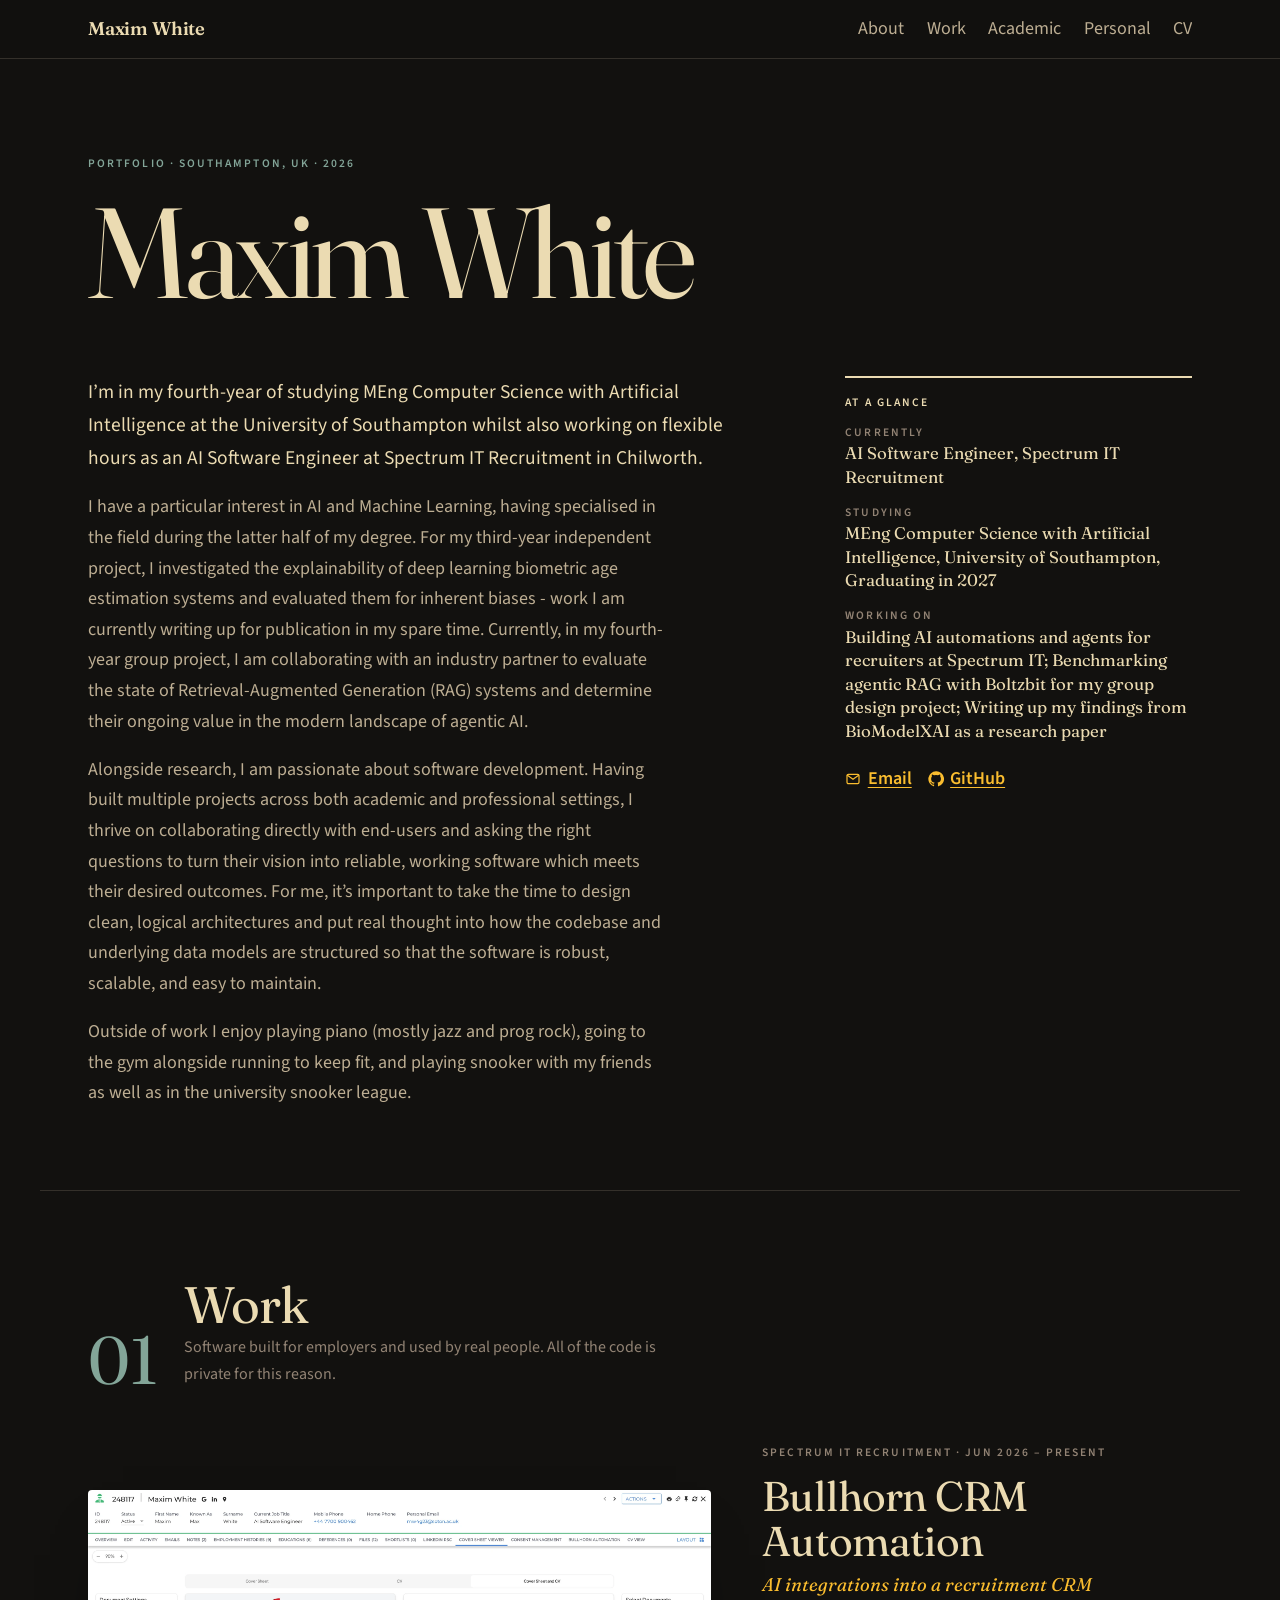
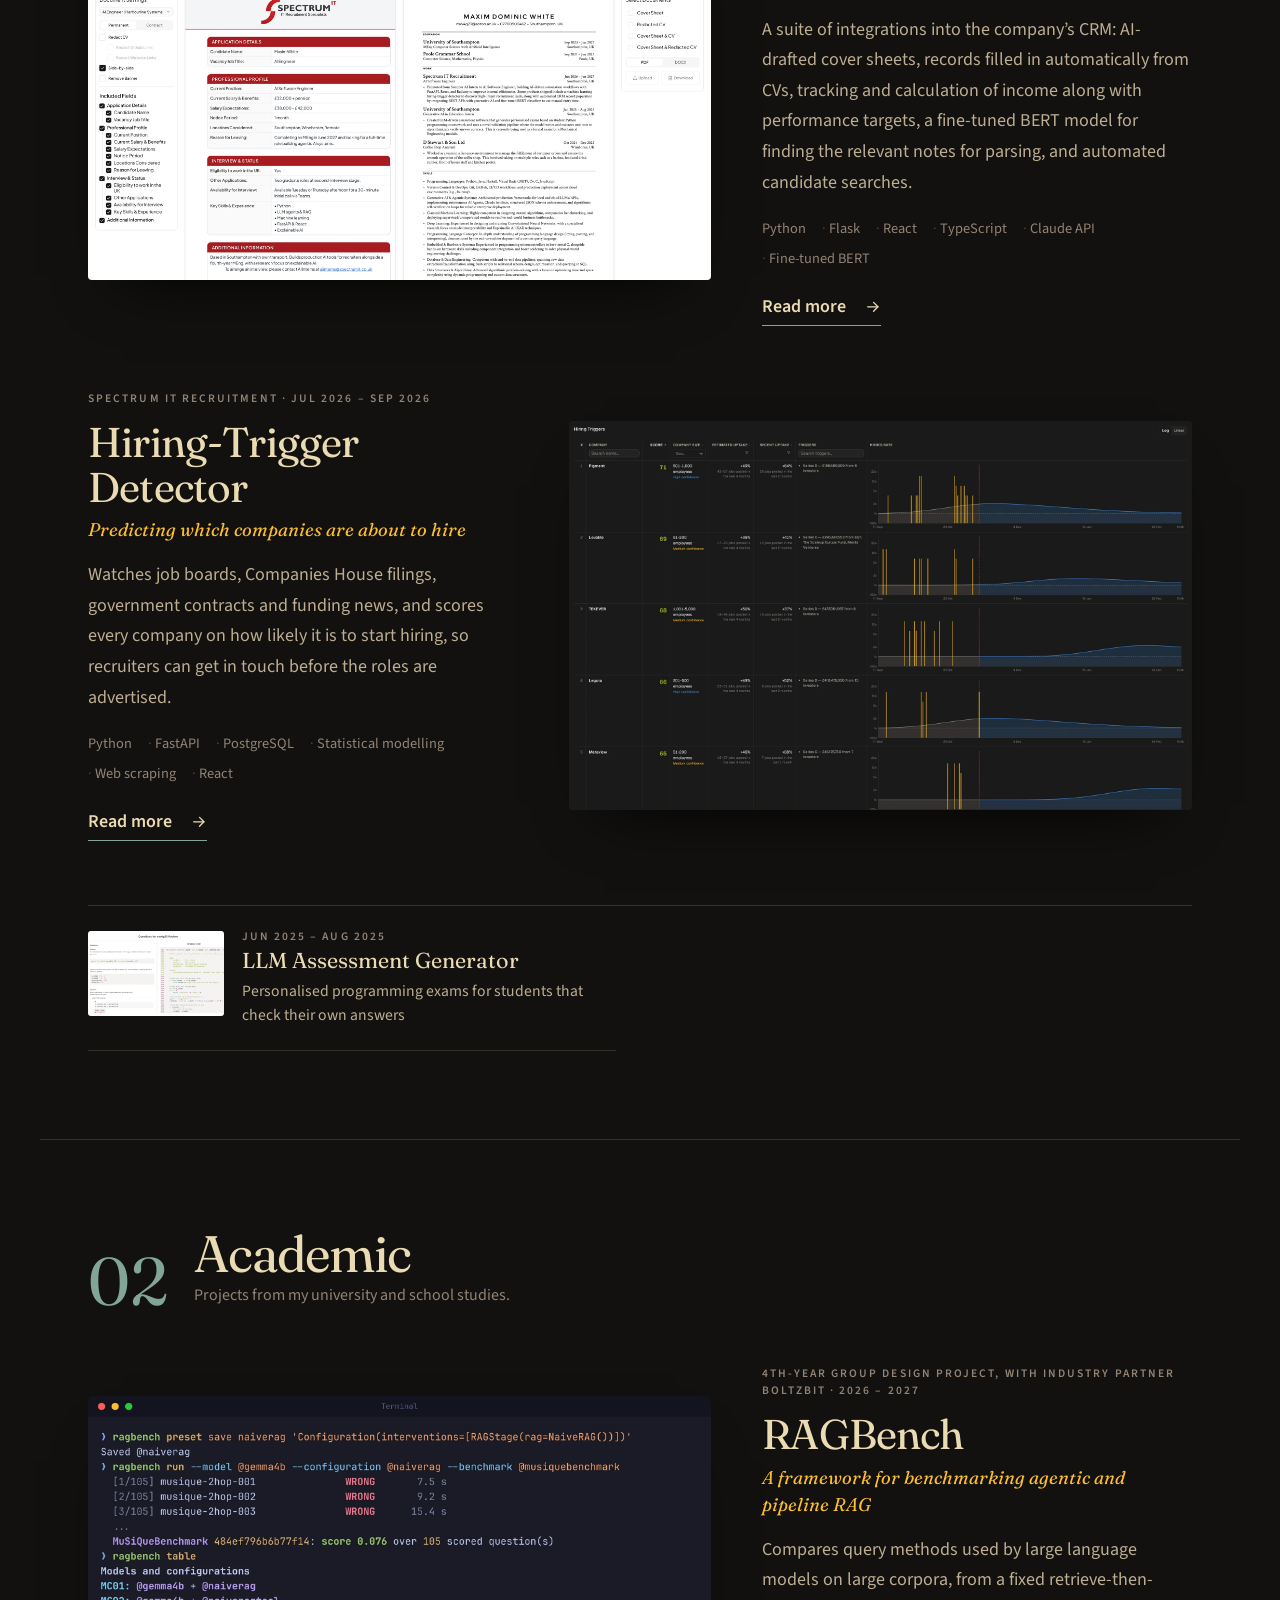
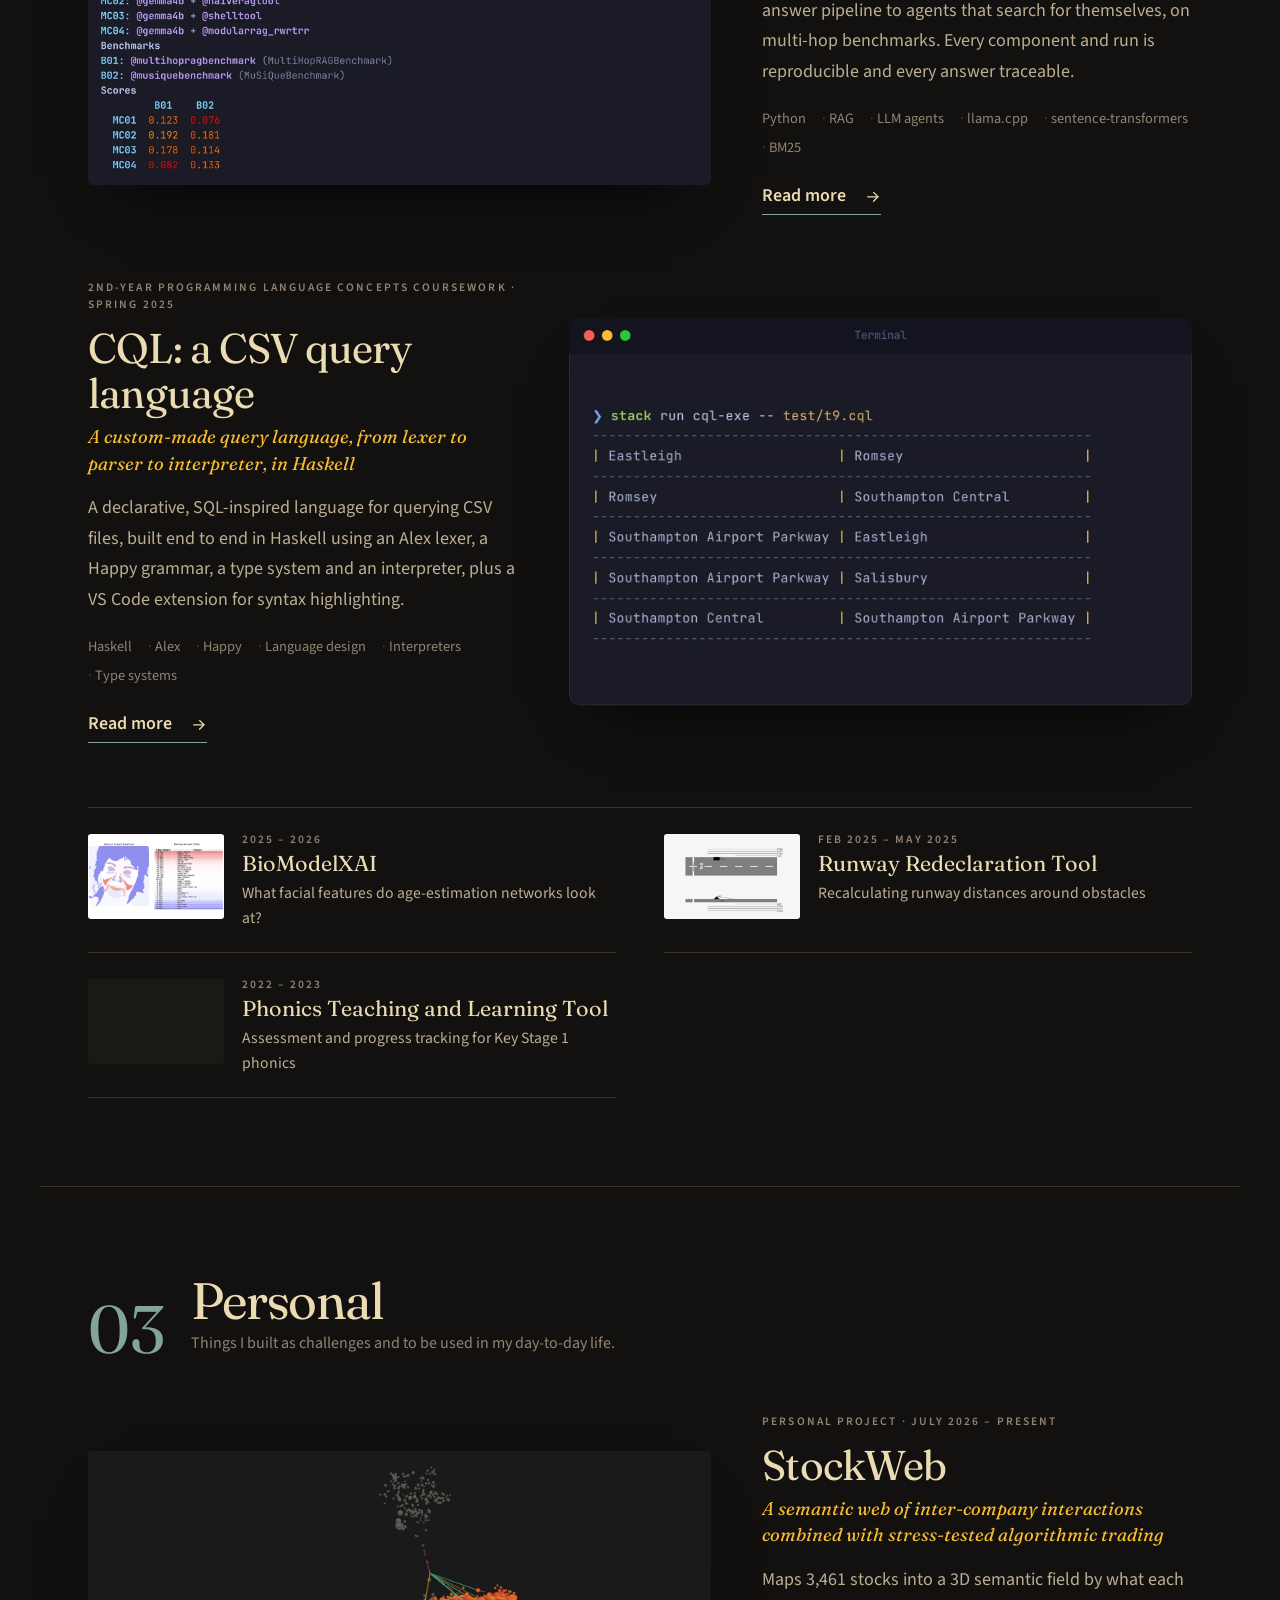
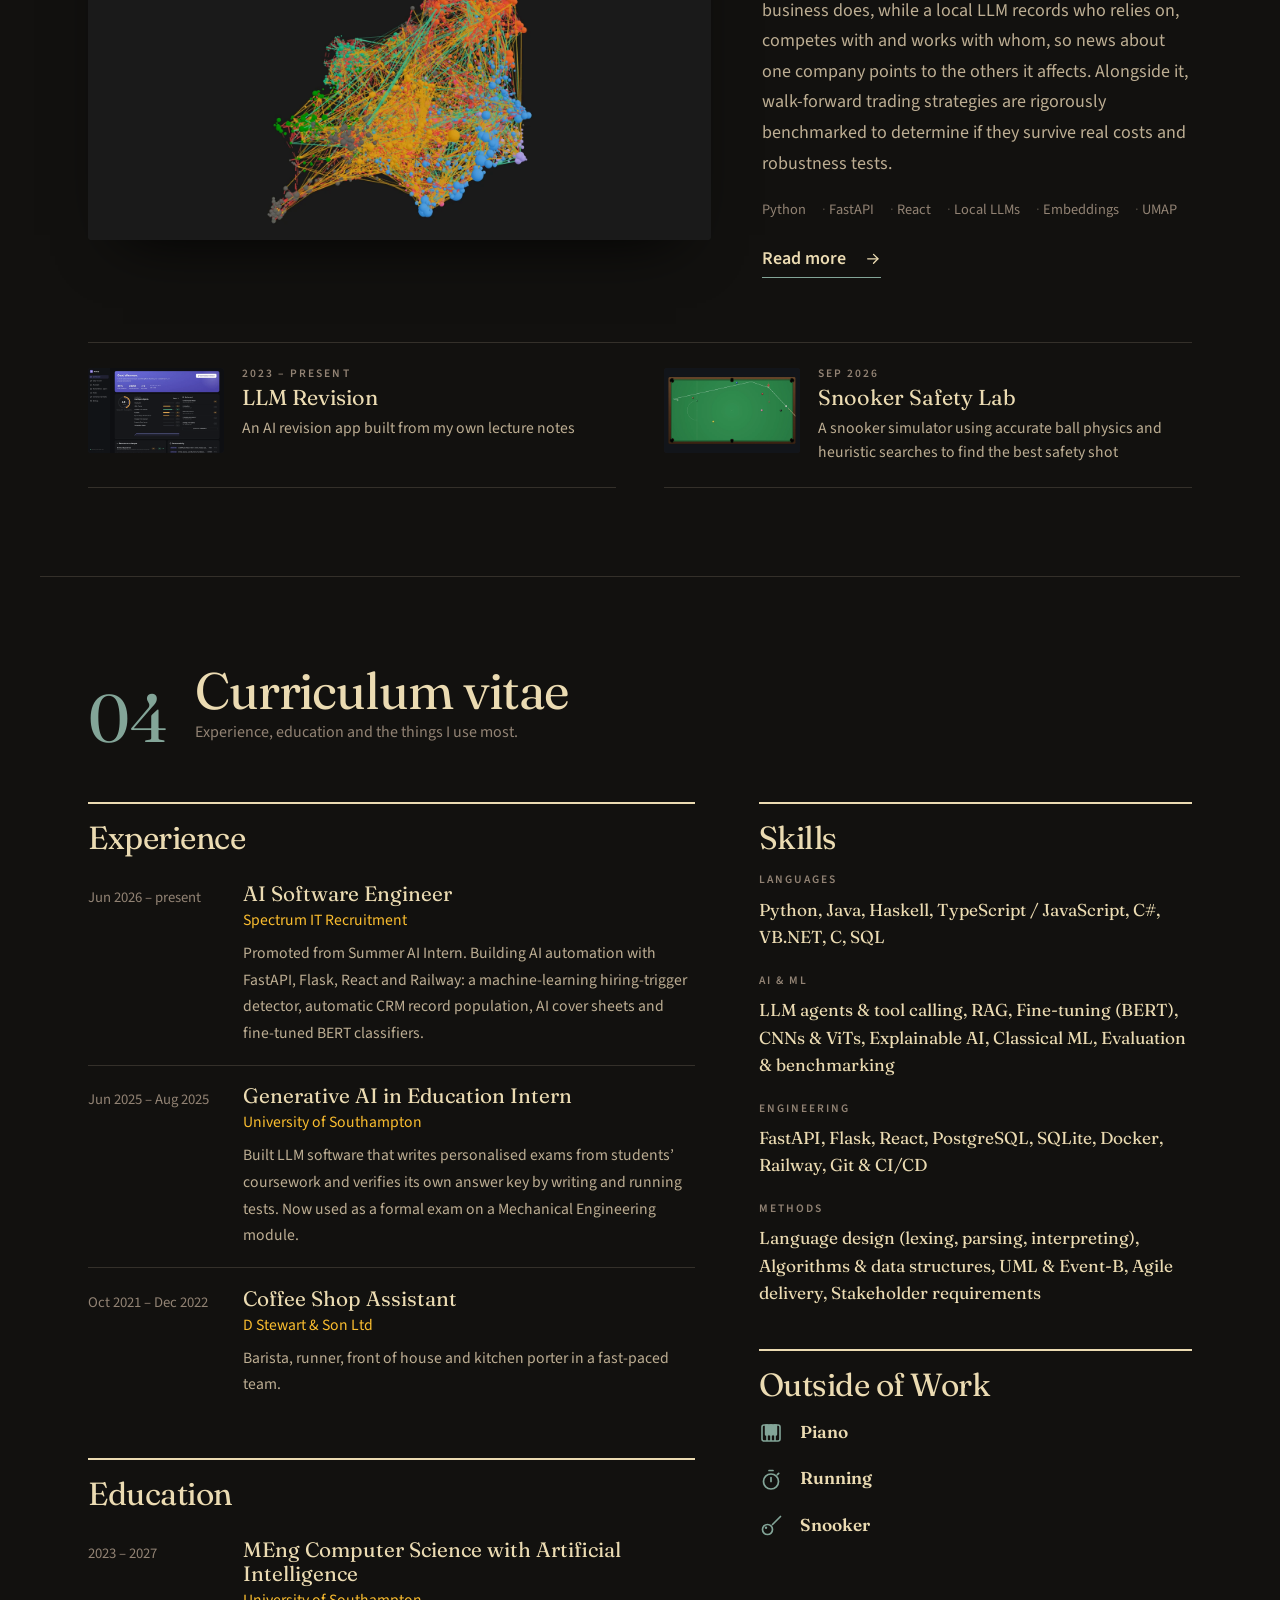
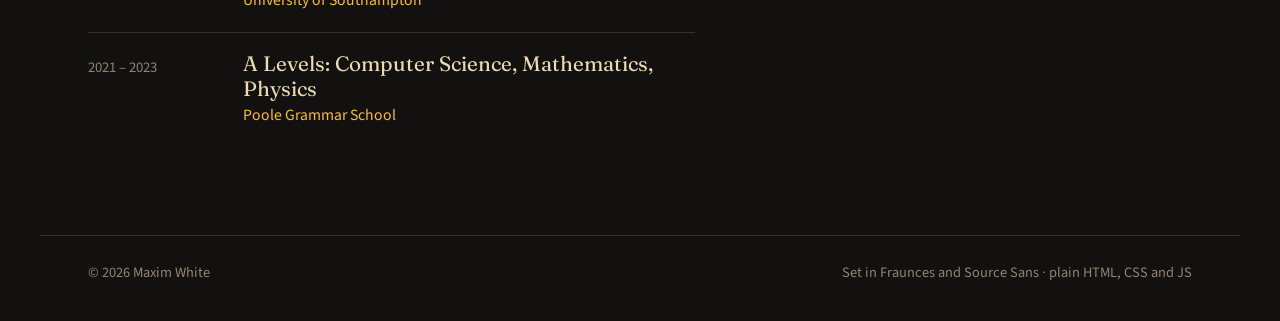
==== docs/b5nbkK8d/index.html @ c75822b3 "Initial portfolio webpage files" ====
<!doctype html>
<!--
  Generated by build.py from content.md and presets.yaml. Don't edit the generated pages: change content.md
  (text and images) or this template (page structure), then run `python build.py`.
-->
<html lang="en-GB" class="no-js" data-palette="gruvbox">
<head>
<meta charset="utf-8">
<meta name="viewport" content="width=device-width, initial-scale=1, viewport-fit=cover">
<title>Maxim White · Portfolio</title>
<meta name="description" content="Portfolio of Maxim White, AI Software Engineer.">
<meta name="robots" content="noindex, nofollow">
<meta name="referrer" content="strict-origin-when-cross-origin">
<meta name="theme-color" content="#12110f">
<script>
  (function () {
    var d = document.documentElement, ids = "gold-blue,blue-gold,lemon-cobalt,sand-slate,gruvbox,terracotta".split(",");
    d.className = d.className.replace("no-js", "js");
    if (false) {
      try { var p = localStorage.getItem("pf-palette"); if (p && ids.indexOf(p) > -1) d.setAttribute("data-palette", p); } catch (e) {}
    }
  })();
</script>
<link rel="preconnect" href="https://fonts.googleapis.com">
<link rel="preconnect" href="https://fonts.gstatic.com" crossorigin>
<link href="https://fonts.googleapis.com/css2?family=Fraunces:ital,opsz,wght@0,9..144,400;0,9..144,600;1,9..144,400&family=Source+Sans+3:wght@400;600&display=swap" rel="stylesheet">
<link rel="stylesheet" href="assets/css/site.css?v=a405401b">
<style>
:root[data-palette="gold-blue"]{--accent:#e6b43c;--accent2:#86b2e8}
:root[data-palette="blue-gold"]{--accent:#74a7ec;--accent2:#ecc55f}
:root[data-palette="lemon-cobalt"]{--accent:#f2d04b;--accent2:#5d9bff}
:root[data-palette="sand-slate"]{--accent:#d8b26a;--accent2:#9ab4cc}
:root[data-palette="gruvbox"]{--accent:#83a598;--accent2:#fabd2f;--text:#ebdbb2;--text2:#bdae93;--muted:#928374}
:root[data-palette="terracotta"]{--accent:#e0855a;--accent2:#e9b872}
</style>
</head>
<body>
<a class="skip" href="#main">Skip to content</a>
<header class="mast">
  <div class="wrap">
    <a class="title" href="#about">Maxim White</a>
    <nav aria-label="Sections"><a href="#about">About</a><a href="#work">Work</a><a href="#academic">Academic</a><a href="#personal">Personal</a><a href="#cv">CV</a></nav>
  </div>
</header>

<main id="main">

<section class="cover wrap" id="about">
  <p class="kicker sc" data-reveal>Portfolio · Southampton, UK · 2026</p>
  <h1 data-reveal>Maxim White</h1>
  <div class="cover-grid">
    <div class="intro" data-reveal><p>I&rsquo;m in my fourth-year of studying MEng Computer Science with Artificial Intelligence at the University of Southampton whilst also working on flexible hours as an AI Software Engineer at Spectrum IT Recruitment in Chilworth.</p>
<p>I have a particular interest in AI and Machine Learning, having specialised in the field during the latter half of my degree. For my third-year independent project, I investigated the explainability of deep learning biometric age estimation systems and evaluated them for inherent biases - work I am currently writing up for publication in my spare time. Currently, in my fourth-year group project, I am collaborating with an industry partner to evaluate the state of Retrieval-Augmented Generation (RAG) systems and determine their ongoing value in the modern landscape of agentic AI.</p>
<p>Alongside research, I am passionate about software development. Having built multiple projects across both academic and professional settings, I thrive on collaborating directly with end-users and asking the right questions to turn their vision into reliable, working software which meets their desired outcomes. For me, it’s important to take the time to design clean, logical architectures and put real thought into how the codebase and underlying data models are structured so that the software is robust, scalable, and easy to maintain.</p>
<p>Outside of work I enjoy playing piano (mostly jazz and prog rock), going to the gym alongside running to keep fit, and playing snooker with my friends as well as in the university snooker league.</p></div>
    <aside class="glance" data-reveal>
      <h2 class="sc">At a glance</h2>
      <dl><div><dt class="sc">Currently</dt><dd>AI Software Engineer, Spectrum IT Recruitment</dd></div><div><dt class="sc">Studying</dt><dd>MEng Computer Science with Artificial Intelligence, University of Southampton, Graduating in 2027</dd></div><div><dt class="sc">Working on</dt><dd>Building AI automations and agents for recruiters at Spectrum IT; Benchmarking agentic RAG with Boltzbit for my group design project; Writing up my findings from BioModelXAI as a research paper</dd></div></dl>
      <div class="links"><a href="mailto:mdwhite4605@gmail.com"><svg viewBox="0 0 24 24" aria-hidden="true" fill="none" stroke="currentColor" stroke-width="1.8" stroke-linecap="round" stroke-linejoin="round"><rect x="3" y="5" width="18" height="14" rx="2"/><path d="m3.5 6.5 8.5 6 8.5-6"/></svg>Email</a><a href="https://github.com/Redumm" target="_blank" rel="noopener"><svg viewBox="0 0 24 24" aria-hidden="true"><path fill="currentColor" d="M12 .5a11.5 11.5 0 0 0-3.64 22.41c.58.1.79-.25.79-.56v-2c-3.2.7-3.88-1.37-3.88-1.37-.53-1.33-1.28-1.69-1.28-1.69-1.05-.71.08-.7.08-.7 1.16.08 1.77 1.19 1.77 1.19 1.03 1.77 2.71 1.26 3.37.96.1-.75.4-1.26.73-1.55-2.55-.29-5.24-1.28-5.24-5.69 0-1.26.45-2.28 1.19-3.09-.12-.29-.52-1.46.11-3.05 0 0 .97-.31 3.17 1.18a11 11 0 0 1 5.77 0c2.2-1.49 3.17-1.18 3.17-1.18.63 1.59.23 2.76.11 3.05.74.81 1.19 1.83 1.19 3.09 0 4.42-2.7 5.39-5.26 5.68.41.36.78 1.06.78 2.14v3.17c0 .31.21.67.8.56A11.5 11.5 0 0 0 12 .5Z"/></svg>GitHub</a></div>
    </aside>
  </div>
</section>

<section class="chapter wrap" id="work">
  <div class="chapter-head" data-reveal><span class="num">01</span><h2>Work</h2><div class="blurb"><p>Software built for employers and used by real people. All of the code is private for this reason.</p></div></div>
  
<div class="feature" data-reveal>
  <button class="f-img" type="button" data-open="bullhorn" aria-label="Read more about Bullhorn CRM Automation"><img src="assets/projects/bullhorn/cover-sheet-generator.webp" alt="" loading="lazy" decoding="async"></button>
  <div class="f-text">
    <p class="meta sc">Spectrum IT Recruitment · Jun 2026 – present</p>
    <h3>Bullhorn CRM Automation</h3>
    <p class="sub">AI integrations into a recruitment CRM</p>
    <div class="sum"><p>A suite of integrations into the company&rsquo;s CRM: AI-drafted cover sheets, records filled in automatically from CVs, tracking and calculation of income along with performance targets, a fine-tuned BERT model for finding the relevant notes for parsing, and automated candidate searches.</p></div>
    <ul class="tags"><li>Python</li><li>Flask</li><li>React</li><li>TypeScript</li><li>Claude API</li><li>Fine-tuned BERT</li></ul>
    <button class="read" type="button" data-open="bullhorn">Read more<span class="sr"> about Bullhorn CRM Automation</span> <svg viewBox="0 0 24 24" aria-hidden="true" fill="none" stroke="currentColor" stroke-width="1.8" stroke-linecap="round" stroke-linejoin="round"><path d="M5 12h14"/><path d="m13 6 6 6-6 6"/></svg></button>
  </div>
</div>
<div class="feature flip" data-reveal>
  <button class="f-img" type="button" data-open="hiring-triggers" aria-label="Read more about Hiring-Trigger Detector"><img src="assets/projects/hiring-triggers/cover.webp" alt="" loading="lazy" decoding="async"></button>
  <div class="f-text">
    <p class="meta sc">Spectrum IT Recruitment · Jul 2026 – Sep 2026</p>
    <h3>Hiring-Trigger Detector</h3>
    <p class="sub">Predicting which companies are about to hire</p>
    <div class="sum"><p>Watches job boards, Companies House filings, government contracts and funding news, and scores every company on how likely it is to start hiring, so recruiters can get in touch before the roles are advertised.</p></div>
    <ul class="tags"><li>Python</li><li>FastAPI</li><li>PostgreSQL</li><li>Statistical modelling</li><li>Web scraping</li><li>React</li></ul>
    <button class="read" type="button" data-open="hiring-triggers">Read more<span class="sr"> about Hiring-Trigger Detector</span> <svg viewBox="0 0 24 24" aria-hidden="true" fill="none" stroke="currentColor" stroke-width="1.8" stroke-linecap="round" stroke-linejoin="round"><path d="M5 12h14"/><path d="m13 6 6 6-6 6"/></svg></button>
  </div>
</div><div class="index">
<button class="entry" type="button" data-open="assessment-generator" data-reveal>
  <span class="th"><img src="assets/projects/assessment-generator/cover.webp" alt="" loading="lazy" decoding="async"></span>
  <span><span class="meta sc">Jun 2025 – Aug 2025</span><span class="h4">LLM Assessment Generator</span><span class="p">Personalised programming exams for students that check their own answers</span></span>
</button></div>
</section>
<section class="chapter wrap" id="academic">
  <div class="chapter-head" data-reveal><span class="num">02</span><h2>Academic</h2><div class="blurb"><p>Projects from my university and school studies.</p></div></div>
  
<div class="feature" data-reveal>
  <button class="f-img" type="button" data-open="ragbench" aria-label="Read more about RAGBench"><img src="assets/projects/ragbench/cover.webp" alt="" loading="lazy" decoding="async"></button>
  <div class="f-text">
    <p class="meta sc">4th-year Group Design Project, with industry partner Boltzbit · 2026 – 2027</p>
    <h3>RAGBench</h3>
    <p class="sub">A framework for benchmarking agentic and pipeline RAG</p>
    <div class="sum"><p>Compares query methods used by large language models on large corpora, from a fixed retrieve-then-answer pipeline to agents that search for themselves, on multi-hop benchmarks. Every component and run is reproducible and every answer traceable.</p></div>
    <ul class="tags"><li>Python</li><li>RAG</li><li>LLM agents</li><li>llama.cpp</li><li>sentence-transformers</li><li>BM25</li></ul>
    <button class="read" type="button" data-open="ragbench">Read more<span class="sr"> about RAGBench</span> <svg viewBox="0 0 24 24" aria-hidden="true" fill="none" stroke="currentColor" stroke-width="1.8" stroke-linecap="round" stroke-linejoin="round"><path d="M5 12h14"/><path d="m13 6 6 6-6 6"/></svg></button>
  </div>
</div>
<div class="feature flip" data-reveal>
  <button class="f-img" type="button" data-open="cql" aria-label="Read more about CQL: a CSV query language"><img src="assets/projects/cql/cover.webp" alt="" loading="lazy" decoding="async"></button>
  <div class="f-text">
    <p class="meta sc">2nd-year Programming Language Concepts coursework · Spring 2025</p>
    <h3>CQL: a CSV query language</h3>
    <p class="sub">A custom-made query language, from lexer to parser to interpreter, in Haskell</p>
    <div class="sum"><p>A declarative, SQL-inspired language for querying CSV files, built end to end in Haskell using an Alex lexer, a Happy grammar, a type system and an interpreter, plus a VS Code extension for syntax highlighting.</p></div>
    <ul class="tags"><li>Haskell</li><li>Alex</li><li>Happy</li><li>Language design</li><li>Interpreters</li><li>Type systems</li></ul>
    <button class="read" type="button" data-open="cql">Read more<span class="sr"> about CQL: a CSV query language</span> <svg viewBox="0 0 24 24" aria-hidden="true" fill="none" stroke="currentColor" stroke-width="1.8" stroke-linecap="round" stroke-linejoin="round"><path d="M5 12h14"/><path d="m13 6 6 6-6 6"/></svg></button>
  </div>
</div><div class="index">
<button class="entry" type="button" data-open="biomodelxai" data-reveal>
  <span class="th"><img src="assets/projects/biomodelxai/cover.webp" alt="" loading="lazy" decoding="async"></span>
  <span><span class="meta sc">2025 – 2026</span><span class="h4">BioModelXAI</span><span class="p">What facial features do age-estimation networks look at?</span></span>
</button>
<button class="entry" type="button" data-open="runway" data-reveal>
  <span class="th"><img src="assets/projects/runway/cover.webp" alt="" loading="lazy" decoding="async"></span>
  <span><span class="meta sc">Feb 2025 – May 2025</span><span class="h4">Runway Redeclaration Tool</span><span class="p">Recalculating runway distances around obstacles</span></span>
</button>
<button class="entry" type="button" data-open="phonics" data-reveal>
  <span class="th"><img src="assets/projects/phonics/cover.webp" alt="" loading="lazy" decoding="async"></span>
  <span><span class="meta sc">2022 – 2023</span><span class="h4">Phonics Teaching and Learning Tool</span><span class="p">Assessment and progress tracking for Key Stage 1 phonics</span></span>
</button></div>
</section>
<section class="chapter wrap" id="personal">
  <div class="chapter-head" data-reveal><span class="num">03</span><h2>Personal</h2><div class="blurb"><p>Things I built as challenges and to be used in my day-to-day life.</p></div></div>
  
<div class="feature" data-reveal>
  <button class="f-img" type="button" data-open="stockweb" aria-label="Read more about StockWeb"><img src="assets/projects/stockweb/cover.webp" alt="" loading="lazy" decoding="async"></button>
  <div class="f-text">
    <p class="meta sc">Personal project · July 2026 – present</p>
    <h3>StockWeb</h3>
    <p class="sub">A semantic web of inter-company interactions combined with stress-tested algorithmic trading</p>
    <div class="sum"><p>Maps 3,461 stocks into a 3D semantic field by what each business does, while a local LLM records who relies on, competes with and works with whom, so news about one company points to the others it affects. Alongside it, walk-forward trading strategies are rigorously benchmarked to determine if they survive real costs and robustness tests.</p></div>
    <ul class="tags"><li>Python</li><li>FastAPI</li><li>React</li><li>Local LLMs</li><li>Embeddings</li><li>UMAP</li></ul>
    <button class="read" type="button" data-open="stockweb">Read more<span class="sr"> about StockWeb</span> <svg viewBox="0 0 24 24" aria-hidden="true" fill="none" stroke="currentColor" stroke-width="1.8" stroke-linecap="round" stroke-linejoin="round"><path d="M5 12h14"/><path d="m13 6 6 6-6 6"/></svg></button>
  </div>
</div><div class="index">
<button class="entry" type="button" data-open="llmrevision" data-reveal>
  <span class="th"><img src="assets/projects/llmrevision/cover.webp" alt="" loading="lazy" decoding="async"></span>
  <span><span class="meta sc">2023 – present</span><span class="h4">LLM Revision</span><span class="p">An AI revision app built from my own lecture notes</span></span>
</button>
<button class="entry" type="button" data-open="snooker" data-reveal>
  <span class="th"><img src="assets/projects/snooker/cover.webp" alt="" loading="lazy" decoding="async"></span>
  <span><span class="meta sc">Sep 2026</span><span class="h4">Snooker Safety Lab</span><span class="p">A snooker simulator using accurate ball physics and heuristic searches to find the best safety shot</span></span>
</button></div>
</section>

<section class="chapter wrap" id="cv">
  <div class="chapter-head" data-reveal><span class="num">04</span><h2>Curriculum vitae</h2><div class="blurb"><p>Experience, education and the things I use most.</p></div></div>
  <div class="cv">
    <div class="cv-col"><div class="cv-group" data-reveal><h3>Experience</h3><div class="cv-item"><div class="when">Jun 2026 – present</div><div><h4>AI Software Engineer</h4><div class="org">Spectrum IT Recruitment</div><p>Promoted from Summer AI Intern. Building AI automation with FastAPI, Flask, React and Railway: a machine-learning hiring-trigger detector, automatic CRM record population, AI cover sheets and fine-tuned BERT classifiers.</p></div></div><div class="cv-item"><div class="when">Jun 2025 – Aug 2025</div><div><h4>Generative AI in Education Intern</h4><div class="org">University of Southampton</div><p>Built LLM software that writes personalised exams from students&rsquo; coursework and verifies its own answer key by writing and running tests. Now used as a formal exam on a Mechanical Engineering module.</p></div></div><div class="cv-item"><div class="when">Oct 2021 – Dec 2022</div><div><h4>Coffee Shop Assistant</h4><div class="org">D Stewart &amp; Son Ltd</div><p>Barista, runner, front of house and kitchen porter in a fast-paced team.</p></div></div></div><div class="cv-group" data-reveal><h3>Education</h3><div class="cv-item"><div class="when">2023 – 2027</div><div><h4>MEng Computer Science with Artificial Intelligence</h4><div class="org">University of Southampton</div></div></div><div class="cv-item"><div class="when">2021 – 2023</div><div><h4>A Levels: Computer Science, Mathematics, Physics</h4><div class="org">Poole Grammar School</div></div></div></div></div>
    <div class="cv-col"><div class="cv-group skills" data-reveal><h3>Skills</h3><h4 class="sc">Languages</h4><p>Python, Java, Haskell, TypeScript / JavaScript, C#, VB.NET, C, SQL</p><h4 class="sc">AI &amp; ML</h4><p>LLM agents &amp; tool calling, RAG, Fine-tuning (BERT), CNNs &amp; ViTs, Explainable AI, Classical ML, Evaluation &amp; benchmarking</p><h4 class="sc">Engineering</h4><p>FastAPI, Flask, React, PostgreSQL, SQLite, Docker, Railway, Git &amp; CI/CD</p><h4 class="sc">Methods</h4><p>Language design (lexing, parsing, interpreting), Algorithms &amp; data structures, UML &amp; Event-B, Agile delivery, Stakeholder requirements</p></div><div class="cv-group hob" data-reveal><h3>Outside of Work</h3><div><svg viewBox="0 0 24 24" aria-hidden="true" fill="none" stroke="currentColor" stroke-width="1.6" stroke-linejoin="round"><rect x="3" y="4" width="18" height="16" rx="2"/><path d="M8 20v-6M12 20v-6M16 20v-6"/><rect x="6.6" y="4" width="2.6" height="10" rx=".6" fill="currentColor"/><rect x="10.7" y="4" width="2.6" height="10" rx=".6" fill="currentColor"/><rect x="14.8" y="4" width="2.6" height="10" rx=".6" fill="currentColor"/></svg><span><b>Piano</b></span></div><div><svg viewBox="0 0 24 24" aria-hidden="true" fill="none" stroke="currentColor" stroke-width="1.7" stroke-linecap="round" stroke-linejoin="round"><circle cx="12" cy="13.5" r="7.5"/><path d="M12 13.5V9.5M10 2.5h4M18.4 6.6l1.3-1.3"/></svg><span><b>Running</b></span></div><div><svg viewBox="0 0 24 24" aria-hidden="true" fill="none" stroke="currentColor" stroke-width="1.7" stroke-linecap="round"><circle cx="8.5" cy="15.5" r="5"/><circle cx="7" cy="13.8" r="1.2" fill="currentColor" stroke="none"/><path d="M13.5 10.5 21.5 2.5"/></svg><span><b>Snooker</b></span></div></div></div>
  </div>
</section>
</main>

<footer class="wrap" id="contact">
  <div class="fine"><span>© 2026 Maxim White</span><span>Set in Fraunces and Source Sans · plain HTML, CSS and JS</span></div>
</footer>

<div class="reader" id="reader" role="dialog" aria-modal="true" aria-labelledby="r-crumb" aria-hidden="true">
  <div class="r-bar"><div class="wrap"><span class="crumb sc" id="r-crumb"></span><button class="r-close" type="button" id="r-close">Close <svg viewBox="0 0 24 24" aria-hidden="true" fill="none" stroke="currentColor" stroke-width="2" stroke-linecap="round"><path d="M6 6l12 12M18 6 6 18"/></svg></button></div></div>
  <article id="r-article"></article>
</div>


<!-- one template per project; the reader shows them -->
<template id="p-bullhorn" data-crumb="Work · Bullhorn CRM Automation">
<p class="kicker sc">Work · Jun 2026 – present</p>
<h1 class="r-title" tabindex="-1">Bullhorn CRM Automation</h1>
<div class="standfirst"><p>A suite of integrations into the company&rsquo;s CRM: AI-drafted cover sheets, records filled in automatically from CVs, tracking and calculation of income along with performance targets, a fine-tuned BERT model for finding the relevant notes for parsing, and automated candidate searches.</p></div>
<dl class="facts"><div><dt class="sc">Context</dt><dd>Spectrum IT Recruitment</dd></div><div><dt class="sc">When</dt><dd>Jun 2026 – present</dd></div><div><dt class="sc">Team</dt><dd>Built alongside one other engineer</dd></div><div><dt class="sc">Built with</dt><dd>Python, Flask, React, TypeScript, Claude API, Fine-tuned BERT, PostgreSQL, Railway</dd></div></dl>
<div class="prose"><p>Recruiters spend much of their day on Bullhorn CRM, inputing data and copying details between CVs, notes and documents. Working alongside another engineer, we built a Flask service and a React app that sits within new tabs in their CRM, interfacing with it&rsquo;s REST API and relieving recruiters&rsquo; workloads of repetative tasks. It is deployed on Railway and is used by the entire recruitment team.</p>
<figure class="fig"><button type="button" class="fig-open" aria-label="Open figure 1 full screen"><img src="assets/projects/bullhorn/cover-sheet-generator.webp" alt="The cover sheet generator inside Bullhorn. Note this screenshot displays fictional data and no real candidate or job information." loading="lazy" decoding="async"></button><figcaption><b>Fig. 1</b><span class="cap">The cover sheet generator inside Bullhorn. Note this screenshot displays fictional data and no real candidate or job information.</span><span class="k sc">Screenshot</span></figcaption></figure>
<p>The highest-risk components are the ones touching client-facing documents. Rather than relying on surface-level text replacement, candidate contact redaction works directly at the PDF glyph level (with Word files converted first). Detection is run across a number of distinct text extractions preventing unusual formatting from hiding phone numbers, while a two-pass redaction removes contacts, certain images, and hyperlinks without ruining the structure of the document.</p>
<p>A similar pre-processing step is applied to CV parsing by stripping all PII before any data reaches an LLM to ensure full GDPR compliance during automated record population.</p>
<figure class="fig"><button type="button" class="fig-open" aria-label="Open figure 2 full screen"><img src="assets/projects/bullhorn/candidate-shortlist.webp" alt="The candidate shortlist inside a vacancy: search criteria are generated from the job specification then every match is ranked by suitability and availability. Note this screenshot displays fictional data and no real candidate or job information." loading="lazy" decoding="async"></button><figcaption><b>Fig. 2</b><span class="cap">The candidate shortlist inside a vacancy: search criteria are generated from the job specification then every match is ranked by suitability and availability. Note this screenshot displays fictional data and no real candidate or job information.</span><span class="k sc">Screenshot</span></figcaption></figure>
<p>To automate candidate sourcing, the system combines keywords parsed from a job description with structured parameters like location and pay range, translating them into targeted Boolean queries across the candidate database. Matches are ranked on two axes: role suitability and active availability, using behavioral signals (such as recent CV updates or applications to other roles) to find candidates who are ready to move.</p></div><section class="keypoints"><h2 class="sc">Key points</h2><ul>
<li>Client-ready cover sheets are drafted by Claude from a candidate&rsquo;s CV and notes, edited in a live preview and exported to PDF or Word.</li>
<li>Candidate records filled in automatically: Bullhorn event subscriptions trigger a parsing pipeline (spaCy, Hugging Face NER, Presidio and an LLM) that extracts details from new CVs.</li>
<li>A MiniLM (BERT-family) classifier is fine-tuned on labelled CRM notes to determine which ones contain &ldquo;relevant&rdquo; information, with its decision threshold tuned for recall, prefering false positives over false negatives.</li>
<li>Automated candidate search uses criteria generated from the job spec and vacancy notes and then ranks candidates into a shortlist.</li>
<li>CV redaction removes contact details without disturbing the layout, even when the text is drawn as vector outlines.</li>
</ul></section>
<p class="note"><svg class="ic" viewBox="0 0 24 24" aria-hidden="true" fill="none" stroke="currentColor" stroke-width="1.8" stroke-linecap="round" stroke-linejoin="round"><rect x="5" y="11" width="14" height="9" rx="2"/><path d="M8 11V8a4 4 0 0 1 8 0v3"/></svg>The code for this project is private, so this page describes it in detail instead. </p>
<nav class="pager" aria-label="More projects">
  <button type="button" data-open="snooker"><span class="sc">Previous</span><b>Snooker Safety Lab</b></button>
  <button type="button" data-open="hiring-triggers"><span class="sc">Next</span><b>Hiring-Trigger Detector</b></button>
</nav></template>
<template id="p-hiring-triggers" data-crumb="Work · Hiring-Trigger Detector">
<p class="kicker sc">Work · Jul 2026 – Sep 2026</p>
<h1 class="r-title" tabindex="-1">Hiring-Trigger Detector</h1>
<div class="standfirst"><p>Watches job boards, Companies House filings, government contracts and funding news, and scores every company on how likely it is to start hiring, so recruiters can get in touch before the roles are advertised.</p></div>
<dl class="facts"><div><dt class="sc">Context</dt><dd>Spectrum IT Recruitment</dd></div><div><dt class="sc">When</dt><dd>Jul 2026 – Sep 2026</dd></div><div><dt class="sc">Team</dt><dd>Built alongside one other engineer</dd></div><div><dt class="sc">Built with</dt><dd>Python, FastAPI, PostgreSQL, Statistical modelling, Web scraping, React, Railway</dd></div></dl>
<div class="prose"><p>The motivation behind this project was that a company that has just raised a Series A, filed new share capital or won a government contract is likely to start hiring soon, and a recruiter who calls first has the advantage. This requires mass data collection, parsing, filtering and weighting to turn it into a rankings table.</p>
<figure class="fig"><button type="button" class="fig-open" aria-label="Open figure 1 full screen"><img src="assets/projects/hiring-triggers/hiring-triggers-table.webp" alt="The Hiring Triggers page: every company scored on how likely it is to start hiring, with the triggers behind it and its modelled hiring rate against its own normal pace." loading="lazy" decoding="async"></button><figcaption><b>Fig. 1</b><span class="cap">The Hiring Triggers page: every company scored on how likely it is to start hiring, with the triggers behind it and its modelled hiring rate against its own normal pace.</span><span class="k sc">Screenshot</span></figcaption></figure>
<p>For predictions it uses a single rate model in the same family as CRFs - one log-linear rate per company per day, Negative Binomial counts, an offset for the company&rsquo;s own normal hiring rate, and lag windows shaped from data. Every day the model&rsquo;s weights are adjusted so it is constantly learning and improving in accuracy.</p></div><section class="keypoints"><h2 class="sc">Key points</h2><ul>
<li>Pulls from 13 job sources (7 aggregators and 6 company ATS boards such as Greenhouse and BambooHR), Companies House (share allotments, people with significant control), Contracts Finder, Find a Tender, Tech.eu funding rounds, SEC EDGAR and more.</li>
<li>Each signal type has a learnable lag window, and every company has a basal hiring rate from a size prior, so each individual trigger&rsquo;s model weight refers to the uplift in hiring rate over this company&rsquo;s normal rate.</li>
<li>Weights update online every night, gated by a recency-weighted surprise test instead of a fixed threshold.</li>
<li>Information is presented through a React dashboard with job-posting breakdowns, company details and a health check for every scraper.</li>
</ul></section><section class="extra"><h2 class="sc">Gallery</h2><div class="prose"><figure class="fig"><button type="button" class="fig-open" aria-label="Open figure 2 full screen"><img src="assets/projects/hiring-triggers/job-postings.webp" alt="The Job Postings page: tech roles posted in the last week, by company, with where they're hiring and which job boards they post on." loading="lazy" decoding="async"></button><figcaption><b>Fig. 2</b><span class="cap">The Job Postings page: tech roles posted in the last week, by company, with where they're hiring and which job boards they post on.</span><span class="k sc">Screenshot</span></figcaption></figure>
<figure class="fig"><button type="button" class="fig-open" aria-label="Open figure 3 full screen"><img src="assets/projects/hiring-triggers/funding-overview.webp" alt="Funding broken down by round type, sector and tech type, recalculated from whatever the table is filtered to." loading="lazy" decoding="async"></button><figcaption><b>Fig. 3</b><span class="cap">Funding broken down by round type, sector and tech type, recalculated from whatever the table is filtered to.</span><span class="k sc">Screenshot</span></figcaption></figure></div></section>
<p class="note"><svg class="ic" viewBox="0 0 24 24" aria-hidden="true" fill="none" stroke="currentColor" stroke-width="1.8" stroke-linecap="round" stroke-linejoin="round"><rect x="5" y="11" width="14" height="9" rx="2"/><path d="M8 11V8a4 4 0 0 1 8 0v3"/></svg>The code for this project is private, so this page describes it in detail instead. </p>
<nav class="pager" aria-label="More projects">
  <button type="button" data-open="bullhorn"><span class="sc">Previous</span><b>Bullhorn CRM Automation</b></button>
  <button type="button" data-open="assessment-generator"><span class="sc">Next</span><b>LLM Assessment Generator</b></button>
</nav></template>
<template id="p-assessment-generator" data-crumb="Work · LLM Assessment Generator">
<p class="kicker sc">Work · Jun 2025 – Aug 2025</p>
<h1 class="r-title" tabindex="-1">LLM Assessment Generator</h1>
<div class="standfirst"><p>Writes each student a personal exam from their own Python coursework to test their understanding of their own code, then checks its own answer key by writing and running tests. It is now used as a formal exam on a Mechanical Engineering module.</p></div>
<dl class="facts"><div><dt class="sc">Context</dt><dd>Generative AI in Education Internship, University of Southampton</dd></div><div><dt class="sc">When</dt><dd>Jun 2025 – Aug 2025</dd></div><div><dt class="sc">Team</dt><dd>Solo</dd></div><div><dt class="sc">Built with</dt><dd>Python, Claude, ChatGPT, Gemini, Structured output, Code execution</dd></div></dl>
<div class="prose"><p>The aim of this project was to check that students understood the code they had submitted for their coursework, ensuring that they had not just used AI to generate it for them. Manually creating a custom exam for each student in a cohort of around 300 people is completely infeasible, hence an programmatic solution was required. The generator reads a student&rsquo;s submission file and writes questions that only make sense for that code: i.e. What happens if this loop changes? Which of these rewrites behaves the same, What does this print if we adding logging?</p>
<figure class="fig"><button type="button" class="fig-open" aria-label="Open figure 1 full screen"><img src="assets/projects/assessment-generator/review-question-4.webp" alt="The review page staff use: a console-output question built from the student's own gradient-descent code." loading="lazy" decoding="async"></button><figcaption><b>Fig. 1</b><span class="cap">The review page staff use: a console-output question built from the student's own gradient-descent code.</span><span class="k sc">Screenshot</span></figcaption></figure>
<p>As LLMs are confident and sometimes wrong, the answer is never taken on trust. For each question, a second step writes a verification script that executes every option, compares the results with the model&rsquo;s own answers, and regenerates the question when they disagree. Ultimately, staff still review everything, but with both verification results shown next to each option.</p>
<figure class="fig"><button type="button" class="fig-open" aria-label="Open figure 2 full screen"><img src="assets/projects/assessment-generator/verification-code.webp" alt="Part of the verification script the model wrote, which executes every option against test cases." loading="lazy" decoding="async"></button><figcaption><b>Fig. 2</b><span class="cap">Part of the verification script the model wrote, which executes every option against test cases.</span><span class="k sc">Rendered from the real code</span></figcaption></figure></div><section class="keypoints"><h2 class="sc">Key points</h2><ul>
<li>Five different styles of question types are built from the student&rsquo;s own code: changed functionality, equivalent implementations, effects of a change, console output and new code.</li>
<li>Every answer is verified: the model writes Python that runs each option against test cases, and a disagreement with its own original answer triggers regeneration.</li>
<li>Works with Anthropic, OpenAI and Google models, with profiles for the prompt, schema and settings, and exponential back-off.</li>
<li>Staff review each exam on a generated HTML page and can change answers or flag questions before it is released.</li>
</ul></section><section class="extra"><h2 class="sc">Gallery</h2><div class="prose"><figure class="fig"><button type="button" class="fig-open" aria-label="Open figure 3 full screen"><img src="assets/projects/assessment-generator/review-question-1.webp" alt="A multiple-select question, with the original and verified answers for each option." loading="lazy" decoding="async"></button><figcaption><b>Fig. 3</b><span class="cap">A multiple-select question, with the original and verified answers for each option.</span><span class="k sc">Screenshot</span></figcaption></figure>
<figure class="fig"><button type="button" class="fig-open" aria-label="Open figure 4 full screen"><img src="assets/projects/assessment-generator/generator-run.webp" alt="A run that caught a discrepancy and regenerated its questions (illustrative run, real messages)." loading="lazy" decoding="async"></button><figcaption><b>Fig. 4</b><span class="cap">A run that caught a discrepancy and regenerated its questions (illustrative run, real messages).</span><span class="k sc">Rendered from the real code</span></figcaption></figure></div></section>
<p class="note"><svg class="ic" viewBox="0 0 24 24" aria-hidden="true" fill="none" stroke="currentColor" stroke-width="1.8" stroke-linecap="round" stroke-linejoin="round"><rect x="5" y="11" width="14" height="9" rx="2"/><path d="M8 11V8a4 4 0 0 1 8 0v3"/></svg>The code for this project is private, so this page describes it in detail instead. </p>
<nav class="pager" aria-label="More projects">
  <button type="button" data-open="hiring-triggers"><span class="sc">Previous</span><b>Hiring-Trigger Detector</b></button>
  <button type="button" data-open="ragbench"><span class="sc">Next</span><b>RAGBench</b></button>
</nav></template>
<template id="p-ragbench" data-crumb="Academic · RAGBench">
<p class="kicker sc">Academic · 2026 – 2027</p>
<h1 class="r-title" tabindex="-1">RAGBench</h1>
<div class="standfirst"><p>Compares query methods used by large language models on large corpora, from a fixed retrieve-then-answer pipeline to agents that search for themselves, on multi-hop benchmarks. Every component and run is reproducible and every answer traceable.</p></div>
<dl class="facts"><div><dt class="sc">Context</dt><dd>4th-year Group Design Project, with industry partner Boltzbit</dd></div><div><dt class="sc">When</dt><dd>2026 – 2027</dd></div><div><dt class="sc">Team</dt><dd>Team of six</dd></div><div><dt class="sc">Status</dt><dd>In progress</dd></div><div><dt class="sc">Built with</dt><dd>Python, RAG, LLM agents, llama.cpp, sentence-transformers, BM25, SQLite, Evaluation</dd></div></dl>
<div class="prose"><p>To find the best RAG methods many candidates must be tested over a lot of runs. With this in mind, I designed a framework where every component of these systems are interchangable with others which provide the same function. This allows many combinations of small changes to the architecture to be tested.</p>
<figure class="fig"><button type="button" class="fig-open" aria-label="Open figure 1 full screen"><img src="assets/projects/ragbench/system-overview.webp" alt="Every part plugs into one framework: a model, a configuration and a benchmark make a run." loading="lazy" decoding="async"></button><figcaption><b>Fig. 1</b><span class="cap">Every part plugs into one framework: a model, a configuration and a benchmark make a run.</span><span class="k sc">Diagram</span></figcaption></figure>
<p>A &ldquo;run&rdquo; is a model, a configuration (how the model gets the documents, whether as injected context or as tools) and a benchmark. Change one and keep the others fixed, and any difference in the results comes from that part. Because every component&rsquo;s ID is a hash of its settings, the same run always has the same ID, and a stopped run resumes.</p>
<figure class="fig"><button type="button" class="fig-open" aria-label="Open figure 2 full screen"><img src="assets/projects/ragbench/cli-run.webp" alt="Saving a preset, running a benchmark and comparing every setup from the command line." loading="lazy" decoding="async"></button><figcaption><b>Fig. 2</b><span class="cap">Saving a preset, running a benchmark and comparing every setup from the command line.</span><span class="k sc">Screenshot</span></figcaption></figure></div><p class="role"><em>My role: I designed and built core framework and integrated the team&rsquo;s components into it.</em></p><section class="keypoints"><h2 class="sc">Key points</h2><ul>
<li>Every model, RAG method and benchmark is a component with saved settings and a content-hashed ID, so any result can be re-run exactly.</li>
<li>Four approaches compared so far: naive RAG, modular RAG (query rewriting, hybrid dense and BM25 search, cross-encoder reranking), RAG as a tool, and a Linux shell over the documents.</li>
<li>Has a command-line interface and Python API</li>
<li>Over 20 measures per question (accuracy, evidence recall, latency, tokens, tool use) in SQLite, with a full transcript of every answer.</li>
</ul></section><section class="extra"><h2 class="sc">Gallery</h2><div class="prose"><figure class="fig wide"><button type="button" class="fig-open" aria-label="Open figure 3 full screen"><img src="assets/projects/ragbench/results-items.webp" alt="Per-question measures for a run, including evidence recall and token counts." loading="lazy" decoding="async"></button><figcaption><b>Fig. 3</b><span class="cap">Per-question measures for a run, including evidence recall and token counts.</span><span class="k sc">Screenshot</span></figcaption></figure>
<figure class="fig wide"><button type="button" class="fig-open" aria-label="Open figure 4 full screen"><img src="assets/projects/ragbench/class-diagram.webp" alt="The full class diagram. Open it to zoom." loading="lazy" decoding="async"></button><figcaption><b>Fig. 4</b><span class="cap">The full class diagram. Open it to zoom.</span><span class="k sc">Diagram</span></figcaption></figure></div></section>
<p class="note"><svg class="ic" viewBox="0 0 24 24" aria-hidden="true" fill="none" stroke="currentColor" stroke-width="1.8" stroke-linecap="round" stroke-linejoin="round"><rect x="5" y="11" width="14" height="9" rx="2"/><path d="M8 11V8a4 4 0 0 1 8 0v3"/></svg>The code for this project is private, so this page describes it in detail instead. </p>
<nav class="pager" aria-label="More projects">
  <button type="button" data-open="assessment-generator"><span class="sc">Previous</span><b>LLM Assessment Generator</b></button>
  <button type="button" data-open="cql"><span class="sc">Next</span><b>CQL: a CSV query language</b></button>
</nav></template>
<template id="p-cql" data-crumb="Academic · CQL: a CSV query language">
<p class="kicker sc">Academic · Spring 2025</p>
<h1 class="r-title" tabindex="-1">CQL: a CSV query language</h1>
<div class="standfirst"><p>A declarative, SQL-inspired language for querying CSV files, built end to end in Haskell using an Alex lexer, a Happy grammar, a type system and an interpreter, plus a VS Code extension for syntax highlighting.</p></div>
<dl class="facts"><div><dt class="sc">Context</dt><dd>2nd-year Programming Language Concepts coursework</dd></div><div><dt class="sc">When</dt><dd>Spring 2025</dd></div><div><dt class="sc">Team</dt><dd>Solo coursework</dd></div><div><dt class="sc">Built with</dt><dd>Haskell, Alex, Happy, Language design, Interpreters, Type systems</dd></div></dl>
<div class="prose"><p>The brief for this coursework was to build a language for querying CSV files which would be judged on a set of ten tasks. I took inspiration from SQL for structure and naming, since it is declarative and widely known, then borrowed semicolon-terminated statements and parenthesised function calls from Java, so nested operations stay readable.</p>
<figure class="fig"><button type="button" class="fig-open" aria-label="Open figure 1 full screen"><img src="assets/projects/cql/program-t9.webp" alt="A CQL program that finds all paths of length 3 in a relation, using two joins." loading="lazy" decoding="async"></button><figcaption><b>Fig. 1</b><span class="cap">A CQL program that finds all paths of length 3 in a relation, using two joins.</span><span class="k sc">Rendered from the real code</span></figcaption></figure>
<p>Beyond the specification, I added a type system so CSV cells can also be treated as numbers and bools - allowing mathematical and logical operations to be performed on the data. Additionally, I included extra output forms such as a &ldquo;pretty print&rdquo;&rdquo; functionality and syntax highlighting. One of the example programs above (with output below) finds every path of length three through a graph of train stations, using two joins.</p>
<figure class="fig"><button type="button" class="fig-open" aria-label="Open figure 2 full screen"><img src="assets/projects/cql/pretty-print.webp" alt="Its output with PRETTY_PRINT, formatted exactly as the interpreter does." loading="lazy" decoding="async"></button><figcaption><b>Fig. 2</b><span class="cap">Its output with PRETTY_PRINT, formatted exactly as the interpreter does.</span><span class="k sc">Rendered from the real code</span></figcaption></figure></div><section class="keypoints"><h2 class="sc">Key points</h2><ul>
<li>Functions include SELECT–FROM–WHERE blocks, inner and outer joins, Cartesian products, union, intersection and difference, sorting, DISTINCT, TRANSPOSE and more.</li>
<li>A type system (CSV, integer, float, string, boolean, column reference and lists) with implicit inference and explicit conversions.</li>
<li>Additional functionalities include IF/THEN/ELSE blocks, variables, statement sequencing, SAVE and PRETTY_PRINT.</li>
<li>The interpreter evaluates a program by small-step reduction over its syntax tree.</li>
<li>A VS Code syntax-highlighting extension and a 16-page manual covers the syntax and design decisions.</li>
</ul></section><section class="extra"><h2 class="sc">Gallery</h2><div class="prose"><figure class="fig"><button type="button" class="fig-open" aria-label="Open figure 3 full screen"><img src="assets/projects/cql/type-system.webp" alt="A showcase of type conversions, mathematical and logic operations, and an IF/THEN/ELSE block." loading="lazy" decoding="async"></button><figcaption><b>Fig. 3</b><span class="cap">A showcase of type conversions, mathematical and logic operations, and an IF/THEN/ELSE block.</span><span class="k sc">Rendered from the real code</span></figcaption></figure></div></section>
<p class="note"><a target="_blank" rel="noopener" href="https://github.com/Redumm/CustomQueryLanguage">Code on GitHub</a></p>
<nav class="pager" aria-label="More projects">
  <button type="button" data-open="ragbench"><span class="sc">Previous</span><b>RAGBench</b></button>
  <button type="button" data-open="biomodelxai"><span class="sc">Next</span><b>BioModelXAI</b></button>
</nav></template>
<template id="p-biomodelxai" data-crumb="Academic · BioModelXAI">
<p class="kicker sc">Academic · 2025 – 2026</p>
<h1 class="r-title" tabindex="-1">BioModelXAI</h1>
<div class="standfirst"><p>Why does a deep learning network think someone is a certain age? I trained four age-estimation models and built an explainable AI pipeline to find the answer. The program splits an image of a face into around 30 regions and measures how much each one moves the predicted age when removed. It also detects hollistic attributes such as head pose, ethnicity, expressions and more to discover if there any biases inherent in the models.</p></div>
<dl class="facts"><div><dt class="sc">Context</dt><dd>3rd-year Individual Project</dd></div><div><dt class="sc">When</dt><dd>2025 – 2026</dd></div><div><dt class="sc">Team</dt><dd>Solo</dd></div><div><dt class="sc">Built with</dt><dd>Python, TensorFlow, CNNs, Vision Transformers, Explainable AI, MediaPipe, Statistics</dd></div></dl>
<div class="prose"><p>Age estimation from faces is used in biometrics and age verification, so it matters why a model predicts the age it does, not just how accurate it is. GradCAM and Saliency maps show where a network looks, but not what that region is worth in years, so I built a system to measure it directly.</p>
<figure class="fig"><button type="button" class="fig-open" aria-label="Open figure 1 full screen"><img src="assets/projects/biomodelxai/heatmap-31.webp" alt="How much each region moved one prediction (real age 31, predicted 36.9). Red regions push the age up, blue push it down." loading="lazy" decoding="async"></button><figcaption><b>Fig. 1</b><span class="cap">How much each region moved one prediction (real age 31, predicted 36.9). Red regions push the age up, blue push it down.</span><span class="k sc">Screenshot</span></figcaption></figure>
<p>The pipeline locates each face&rsquo;s landmarks, builds about 30 anatomical regions, and &ldquo;removes&rdquo; them one at a time using inpainting techniques - recording the change in predicted age. Repeating this over every test image and four architectures shows which regions each model relies on, how that changes with age, and which attributes of a photo make a model go wrong.</p>
<figure class="fig"><button type="button" class="fig-open" aria-label="Open figure 2 full screen"><img src="assets/projects/biomodelxai/region-effects-30-39.webp" alt="Average size of each region's effect for ages 30–39 showing that hair matters most, followed by the eyebrows and eyes." loading="lazy" decoding="async"></button><figcaption><b>Fig. 2</b><span class="cap">Average size of each region's effect for ages 30–39 showing that hair matters most, followed by the eyebrows and eyes.</span><span class="k sc">Chart from real results</span></figcaption></figure></div><section class="keypoints"><h2 class="sc">Key points</h2><ul>
<li>Four models fine-tuned on AgeDB: SENet50, ViT, Inception-ResNet-v2 and EfficientNetV2, on a 1,300-image test set.</li>
<li>Regions from MediaPipe face landmarks and segmentation, from crow&rsquo;s feet and nasolabial folds to hair and background. Each region is hidden in a way that suits it (grey fill, blur, inpainting, etc) and the age is predicted again.</li>
<li>Effects are aggregated by age band with Welch&rsquo;s t-tests, then tested against holistic</li>
</ul></section><section class="extra"><h2 class="sc">Gallery</h2><div class="prose"><figure class="fig"><button type="button" class="fig-open" aria-label="Open figure 3 full screen"><img src="assets/projects/biomodelxai/effect-vs-age-lines.webp" alt="How much each region adds to the predicted age as faces get older - nasolabial folds matter more and more while hair stops making people look younger after 70." loading="lazy" decoding="async"></button><figcaption><b>Fig. 3</b><span class="cap">How much each region adds to the predicted age as faces get older - nasolabial folds matter more and more while hair stops making people look younger after 70.</span><span class="k sc">Chart from real results</span></figcaption></figure>
<figure class="fig"><button type="button" class="fig-open" aria-label="Open figure 4 full screen"><img src="assets/projects/biomodelxai/emotion-error.webp" alt="Error by expression: SENet50 predicts smiling faces around 3 years too young." loading="lazy" decoding="async"></button><figcaption><b>Fig. 4</b><span class="cap">Error by expression: SENet50 predicts smiling faces around 3 years too young.</span><span class="k sc">Chart from real results</span></figcaption></figure></div></section>
<p class="note"><svg class="ic" viewBox="0 0 24 24" aria-hidden="true" fill="none" stroke="currentColor" stroke-width="1.8" stroke-linecap="round" stroke-linejoin="round"><rect x="5" y="11" width="14" height="9" rx="2"/><path d="M8 11V8a4 4 0 0 1 8 0v3"/></svg>The code for this project is private, so this page describes it in detail instead. </p>
<nav class="pager" aria-label="More projects">
  <button type="button" data-open="cql"><span class="sc">Previous</span><b>CQL: a CSV query language</b></button>
  <button type="button" data-open="runway"><span class="sc">Next</span><b>Runway Redeclaration Tool</b></button>
</nav></template>
<template id="p-runway" data-crumb="Academic · Runway Redeclaration Tool">
<p class="kicker sc">Academic · Feb 2025 – May 2025</p>
<h1 class="r-title" tabindex="-1">Runway Redeclaration Tool</h1>
<div class="standfirst"><p>A JavaFX tool for air traffic control that recalculates a runway&rsquo;s declared distances (TORA, TODA, ASDA and LDA) when an obstacle is on it, and shows the result from above and from the side.</p></div>
<dl class="facts"><div><dt class="sc">Context</dt><dd>2nd-year Software Engineering Group Project</dd></div><div><dt class="sc">When</dt><dd>Feb 2025 – May 2025</dd></div><div><dt class="sc">Team</dt><dd>Team of six</dd></div><div><dt class="sc">Built with</dt><dd>Java, JavaFX, MVC, Maven, JUnit, XML, Agile</dd></div></dl>
<div class="prose"><p>When an obstacle such as a broken-down vehicle sits on or near a runway, the distances available for take-off and landing have to be redeclared. This tool lets a controller add an airport&rsquo;s runways, place an obstacle, and see the recalculated distances along with the reasoning behind them, in top-down and side-on views.</p>
<figure class="fig"><button type="button" class="fig-open" aria-label="Open figure 1 full screen"><img src="assets/projects/runway/top-down-and-side-on.webp" alt="Runway 09L with an obstacle: top-down and side-on views, with the redeclared distances." loading="lazy" decoding="async"></button><figcaption><b>Fig. 1</b><span class="cap">Runway 09L with an obstacle: top-down and side-on views, with the redeclared distances.</span><span class="k sc">Screenshot</span></figcaption></figure>
<p>My main contributions were designing the classes, setting up the project structure and working on the frontend. Specifically, I created the menu page and all of its tabs &ldquo;Manage Airport and Runways&rdquo;, &ldquo;FAQs&rdquo;, &ldquo;Manage Account&rdquo;, and &ldquo;Manage Users&rdquo;.</p>
<figure class="fig"><button type="button" class="fig-open" aria-label="Open figure 2 full screen"><img src="assets/projects/runway/airport-manager.webp" alt="The airport manager with Heathrow's four runway directions." loading="lazy" decoding="async"></button><figcaption><b>Fig. 2</b><span class="cap">The airport manager with Heathrow's four runway directions.</span><span class="k sc">Screenshot</span></figcaption></figure></div><section class="keypoints"><h2 class="sc">Key points</h2><ul>
<li>Built using JavaFX and using an MVC design structure and delivered in 2 week long Agile sprints as a team of six</li>
<li>Runways and obstacles can be imported and exported as XML, with a library of predefined obstacles.</li>
<li>Uses a login system with roles, account management and user administration.</li>
<li>JUnit tests verify the functionality of the program, such as testing runway creation, calculation breakdowns, importing/exporting data and objects, etc.</li>
</ul></section><section class="extra"><h2 class="sc">Gallery</h2><div class="prose"><figure class="fig"><button type="button" class="fig-open" aria-label="Open figure 3 full screen"><img src="assets/projects/runway/ohare-airport-manager.webp" alt="Chicago O'Hare's eight runways set up in the airport manager, with their real lengths, drawn at their headings." loading="lazy" decoding="async"></button><figcaption><b>Fig. 3</b><span class="cap">Chicago O'Hare's eight runways set up in the airport manager, with their real lengths, drawn at their headings.</span><span class="k sc">Screenshot</span></figcaption></figure>
<figure class="fig"><button type="button" class="fig-open" aria-label="Open figure 4 full screen"><img src="assets/projects/runway/faq-import-obstacle.webp" alt="The built-in FAQs: step-by-step help for every task, here importing an obstacle from an XML file." loading="lazy" decoding="async"></button><figcaption><b>Fig. 4</b><span class="cap">The built-in FAQs: step-by-step help for every task, here importing an obstacle from an XML file.</span><span class="k sc">Screenshot</span></figcaption></figure>
<figure class="fig"><button type="button" class="fig-open" aria-label="Open figure 5 full screen"><img src="assets/projects/runway/manage-account.webp" alt="Manage Account: each user can reset their password, remove their account or log out." loading="lazy" decoding="async"></button><figcaption><b>Fig. 5</b><span class="cap">Manage Account: each user can reset their password, remove their account or log out.</span><span class="k sc">Screenshot</span></figcaption></figure>
<figure class="fig"><button type="button" class="fig-open" aria-label="Open figure 6 full screen"><img src="assets/projects/runway/manage-users.webp" alt="Manage Users: admins see every account and its role, and can add, reset or remove users." loading="lazy" decoding="async"></button><figcaption><b>Fig. 6</b><span class="cap">Manage Users: admins see every account and its role, and can add, reset or remove users.</span><span class="k sc">Screenshot</span></figcaption></figure></div></section>

<nav class="pager" aria-label="More projects">
  <button type="button" data-open="biomodelxai"><span class="sc">Previous</span><b>BioModelXAI</b></button>
  <button type="button" data-open="phonics"><span class="sc">Next</span><b>Phonics Teaching and Learning Tool</b></button>
</nav></template>
<template id="p-phonics" data-crumb="Academic · Phonics Teaching and Learning Tool">
<p class="kicker sc">Academic · 2022 – 2023</p>
<h1 class="r-title" tabindex="-1">Phonics Teaching and Learning Tool</h1>
<div class="standfirst"><p>A desktop program for primary-school teachers for running Read Write Inc. phonics assessments digitally, tracking pupil progress, and generating printable worksheets tailored to what each child finds hardest.</p></div>
<dl class="facts"><div><dt class="sc">Context</dt><dd>A-Level Computer Science NEA</dd></div><div><dt class="sc">When</dt><dd>2022 – 2023</dd></div><div><dt class="sc">Team</dt><dd>Solo</dd></div><div><dt class="sc">Built with</dt><dd>VB.NET, Windows Forms</dd></div></dl>
<div class="prose"><p>This was my A-Level Computer Science NEA project, designed around how teachers run Read Write Inc. assessments on paper. This show my first experience designing, programming and testing  a novel program for a real-world user.</p>
<figure class="fig"><button type="button" class="fig-open" aria-label="Open figure 1 full screen"><img src="assets/projects/phonics/perform-assessment.webp" alt="Performing an assessment, laid out like the official Read Write Inc. sheets." loading="lazy" decoding="async"></button><figcaption><b>Fig. 1</b><span class="cap">Performing an assessment, laid out like the official Read Write Inc. sheets.</span><span class="k sc">Screenshot</span></figcaption></figure></div><section class="keypoints"><h2 class="sc">Key points</h2><ul>
<li>Uses digital versions of the official assessments and works out each pupil&rsquo;s phonics level automatically.</li>
<li>Records what each pupil&rsquo;s mistakes have in common: made-up or real words, number of sounds, digraphs and specific phonemes.</li>
<li>Generates and prints practice worksheets weighted towards each pupil&rsquo;s weaknesses.</li>
<li>Shows progress graphs, class-level charts, alerts when a pupil falls behind, and tracking of special educational needs and targets.</li>
</ul></section><section class="extra"><h2 class="sc">Gallery</h2><div class="prose"><figure class="fig"><button type="button" class="fig-open" aria-label="Open figure 2 full screen"><img src="assets/projects/phonics/home-screen.webp" alt="The home screen: the class's phonics levels and progress alerts." loading="lazy" decoding="async"></button><figcaption><b>Fig. 2</b><span class="cap">The home screen: the class's phonics levels and progress alerts.</span><span class="k sc">Screenshot</span></figcaption></figure>
<figure class="fig"><button type="button" class="fig-open" aria-label="Open figure 3 full screen"><img src="assets/projects/phonics/view-class.webp" alt="A pupil's progress over time and most common mistakes." loading="lazy" decoding="async"></button><figcaption><b>Fig. 3</b><span class="cap">A pupil's progress over time and most common mistakes.</span><span class="k sc">Screenshot</span></figcaption></figure>
<figure class="fig"><button type="button" class="fig-open" aria-label="Open figure 4 full screen"><img src="assets/projects/phonics/print-custom-worksheet.webp" alt="A printable worksheet of target words, cut into flashcards." loading="lazy" decoding="async"></button><figcaption><b>Fig. 4</b><span class="cap">A printable worksheet of target words, cut into flashcards.</span><span class="k sc">Screenshot</span></figcaption></figure>
<figure class="fig"><button type="button" class="fig-open" aria-label="Open figure 5 full screen"><img src="assets/projects/phonics/manage-class.webp" alt="Managing the class's special educational needs and targets." loading="lazy" decoding="async"></button><figcaption><b>Fig. 5</b><span class="cap">Managing the class's special educational needs and targets.</span><span class="k sc">Screenshot</span></figcaption></figure>
<figure class="fig"><button type="button" class="fig-open" aria-label="Open figure 6 full screen"><img src="assets/projects/phonics/choose-assessment.webp" alt="Choosing an assessment or generating a target-words worksheet." loading="lazy" decoding="async"></button><figcaption><b>Fig. 6</b><span class="cap">Choosing an assessment or generating a target-words worksheet.</span><span class="k sc">Screenshot</span></figcaption></figure></div></section>
<p class="note"><a target="_blank" rel="noopener" href="https://github.com/Redumm/Phonics-Teaching-and-Learning-Tool">Code on GitHub</a></p>
<nav class="pager" aria-label="More projects">
  <button type="button" data-open="runway"><span class="sc">Previous</span><b>Runway Redeclaration Tool</b></button>
  <button type="button" data-open="stockweb"><span class="sc">Next</span><b>StockWeb</b></button>
</nav></template>
<template id="p-stockweb" data-crumb="Personal · StockWeb">
<p class="kicker sc">Personal · July 2026 – present</p>
<h1 class="r-title" tabindex="-1">StockWeb</h1>
<div class="standfirst"><p>Maps 3,461 stocks into a 3D semantic field by what each business does, while a local LLM records who relies on, competes with and works with whom, so news about one company points to the others it affects. Alongside it, walk-forward trading strategies are rigorously benchmarked to determine if they survive real costs and robustness tests.</p></div>
<dl class="facts"><div><dt class="sc">Context</dt><dd>Personal project</dd></div><div><dt class="sc">When</dt><dd>July 2026 – present</dd></div><div><dt class="sc">Team</dt><dd>Solo</dd></div><div><dt class="sc">Status</dt><dd>Algos working with company-web trading in progress</dd></div><div><dt class="sc">Built with</dt><dd>Python, FastAPI, React, Local LLMs, Embeddings, UMAP, Backtesting, Numba, MetaTrader 5</dd></div></dl>
<div class="prose"><p>This project was started under the assumption that markets react to news a company by moving others: suppliers, competitors, customers. For example, a supply chain delay may effect a large company&rsquo;s production and hence revenue targets down the line. StockWeb builds the &ldquo;web&rdquo; to take advantage of this information. Each company&rsquo;s description is embedded so that similar businesses sit together, and a local language model scours company websites and search results to find each company&rsquo;s most important relationships. The next step in progress is trading on events through that web.</p>
<figure class="fig"><button type="button" class="fig-open" aria-label="Open figure 1 full screen"><img src="assets/projects/stockweb/web-all-links.webp" alt="The company web: 3,461 companies placed by meaning, coloured by sector, with every relationship drawn." loading="lazy" decoding="async"></button><figcaption><b>Fig. 1</b><span class="cap">The company web: 3,461 companies placed by meaning, coloured by sector, with every relationship drawn.</span><span class="k sc">Screenshot</span></figcaption></figure>
<p>The algorithmic trading side is currently implemented and under testing in a demo account. Strategies choose their parameters on 18 months of data and are tested on the next 4, constantly rolling forward. Results are only significant if they beat buy-and-hold after every cost. Even then, they are subjected to surviving the same test on noise-perturbed prices and must beat hundreds of random-entry strategies.</p>
<figure class="fig"><button type="button" class="fig-open" aria-label="Open figure 2 full screen"><img src="assets/projects/stockweb/algo-growth.webp" alt="One result from a real backtest: an EMA-band reversion strategy on BJ's Wholesale against buy-and-hold, after costs." loading="lazy" decoding="async"></button><figcaption><b>Fig. 2</b><span class="cap">One result from a real backtest: an EMA-band reversion strategy on BJ's Wholesale against buy-and-hold, after costs.</span><span class="k sc">Chart from real results</span></figcaption></figure></div><section class="keypoints"><h2 class="sc">Key points</h2><ul>
<li>Company descriptions are embedded with a sentence-transformer and laid out in 3D with UMAP.</li>
<li>7,341 relationships found by a local Qwen 3.5 9B model using web search and scored in strength from 1-10.</li>
<li>A local LLM assistant has capabilties for web search, reading the database, viewing the live portfolio, and with access to a sandboxed Python shell and its own memory.</li>
<li>30 buy-only strategies are walk-forward tested across around 3,300 markets.</li>
<li>Every cost the broker charges is counted: commission, spread, stamp duty and transaction taxes, currency fees and dividend withholding. Look-ahead bias is ruled out with truncation tests.</li>
<li>Noise and random-strategy robustness tests are preformed with strategies stacked into one account with standard-deviation-based position scaling using a live trader that runs them through MetaTrader 5.</li>
</ul></section><div class="numbers"><div><b>3,461</b><span>Companies in the web</span></div><div><b>7,341</b><span>LLM-found relationships</span></div><div><b>30</b><span>Walk-forward tested strategies</span></div></div><section class="extra"><h2 class="sc">Gallery</h2><div class="prose"><figure class="fig"><button type="button" class="fig-open" aria-label="Open figure 3 full screen"><img src="assets/projects/stockweb/web-nvidia.webp" alt="NVIDIA: relied on by Alphabet and Adobe for GPUs, with each link's note and where it came from." loading="lazy" decoding="async"></button><figcaption><b>Fig. 3</b><span class="cap">NVIDIA: relied on by Alphabet and Adobe for GPUs, with each link's note and where it came from.</span><span class="k sc">Screenshot</span></figcaption></figure>
<figure class="fig"><button type="button" class="fig-open" aria-label="Open figure 4 full screen"><img src="assets/projects/stockweb/algo-noise.webp" alt="Its noise test: even the 5th-percentile run on perturbed prices beats buy-and-hold by a wide margin." loading="lazy" decoding="async"></button><figcaption><b>Fig. 4</b><span class="cap">Its noise test: even the 5th-percentile run on perturbed prices beats buy-and-hold by a wide margin.</span><span class="k sc">Chart from real results</span></figcaption></figure>
<figure class="fig"><button type="button" class="fig-open" aria-label="Open figure 5 full screen"><img src="assets/projects/stockweb/algo-random.webp" alt="Versus random: 300 random strategies with the same trades and holding times, placed at random. The strategy's Sharpe of 1.68 beat the best of them (1.18)." loading="lazy" decoding="async"></button><figcaption><b>Fig. 5</b><span class="cap">Versus random: 300 random strategies with the same trades and holding times, placed at random. The strategy's Sharpe of 1.68 beat the best of them (1.18).</span><span class="k sc">Chart from real results</span></figcaption></figure></div></section>
<p class="note"><svg class="ic" viewBox="0 0 24 24" aria-hidden="true" fill="none" stroke="currentColor" stroke-width="1.8" stroke-linecap="round" stroke-linejoin="round"><rect x="5" y="11" width="14" height="9" rx="2"/><path d="M8 11V8a4 4 0 0 1 8 0v3"/></svg>The code for this project is private, so this page describes it in detail instead. </p>
<nav class="pager" aria-label="More projects">
  <button type="button" data-open="phonics"><span class="sc">Previous</span><b>Phonics Teaching and Learning Tool</b></button>
  <button type="button" data-open="llmrevision"><span class="sc">Next</span><b>LLM Revision</b></button>
</nav></template>
<template id="p-llmrevision" data-crumb="Personal · LLM Revision">
<p class="kicker sc">Personal · 2023 – present</p>
<h1 class="r-title" tabindex="-1">LLM Revision</h1>
<div class="standfirst"><p>Turns my lecture notes into a revision system: the program links real worksheets and past-paper questions to topics, writes new papers in the same style, marks my answers, and keeps a exam-readiness score for every topic based on my performance in tests and daily revision sessions.</p></div>
<dl class="facts"><div><dt class="sc">Context</dt><dd>Personal project</dd></div><div><dt class="sc">When</dt><dd>2023 – present</dd></div><div><dt class="sc">Team</dt><dd>Solo</dd></div><div><dt class="sc">Built with</dt><dd>Python, FastAPI, React, TypeScript, Gemini, Tool calling, RAG, SQLite</dd></div></dl>
<div class="prose"><p>Generic AI tutors don&rsquo;t know exactly what my lecturers taught or how my exams are going to be structured. LLMRevision works solely from my notes and my module&rsquo;s real worksheets and past papers, so its questions match exactly the content and depth of knowledge upon which I&rsquo;ll be assessed.</p>
<figure class="fig"><button type="button" class="fig-open" aria-label="Open figure 1 full screen"><img src="assets/projects/llmrevision/v2-dashboard.webp" alt="The dashboard: exam readiness, topic scores and what to revise next." loading="lazy" decoding="async"></button><figcaption><b>Fig. 1</b><span class="cap">The dashboard: exam readiness, topic scores and what to revise next.</span><span class="k sc">Screenshot</span></figcaption></figure>
<p>The first version was a terminal app built with Textual that generated practice exams from a module&rsquo;s notes, hints from lecturers about exam structure and example questions. Version 2 added a web interface, daily revision sessions, marking, links to real questions, subtopic exam-readiness scoring, the agent, and its toolbox.</p>
<figure class="fig"><button type="button" class="fig-open" aria-label="Open figure 2 full screen"><img src="assets/projects/llmrevision/v2-revision-session.webp" alt="The end of a revision session, with the topics it covered and how each went." loading="lazy" decoding="async"></button><figcaption><b>Fig. 2</b><span class="cap">The end of a revision session, with the topics it covered and how each went.</span><span class="k sc">Screenshot</span></figcaption></figure></div><section class="keypoints"><h2 class="sc">Key points</h2><ul>
<li>Notes are split into topics by their headings and hashed, so scores survive edits to the notes and topic renaming by using fuzzy matching when a heading changes.</li>
<li>A Google Gemini agent with nine tools (full-text search over the notes, reading topics, knowledge scores, real example questions, creating tests and more) writes worksheets and mock papers in the style of the real ones.</li>
<li>Marking moves each topic&rsquo;s score in proportion to the evidence, and keeps a written assessment and a history of every change.</li>
<li>Daily revision sessions pick the weakest, never-assessed and longest-unchecked topics.</li>
<li>Built for Gemini&rsquo;s free tier: requests fall back across models, and models that are out of quota are rested until it resets.</li>
</ul></section><section class="extra"><h2 class="sc">Gallery</h2><div class="prose"><figure class="fig"><button type="button" class="fig-open" aria-label="Open figure 3 full screen"><img src="assets/projects/llmrevision/v2-marked-attempt.webp" alt="A marked mock test, and how it changed each topic's score." loading="lazy" decoding="async"></button><figcaption><b>Fig. 3</b><span class="cap">A marked mock test, and how it changed each topic's score.</span><span class="k sc">Screenshot</span></figcaption></figure>
<figure class="fig"><button type="button" class="fig-open" aria-label="Open figure 4 full screen"><img src="assets/projects/llmrevision/v2-assistant-worksheet.webp" alt="Asking the assistant for a worksheet in the style of a real mock test." loading="lazy" decoding="async"></button><figcaption><b>Fig. 4</b><span class="cap">Asking the assistant for a worksheet in the style of a real mock test.</span><span class="k sc">Screenshot</span></figcaption></figure>
<figure class="fig"><button type="button" class="fig-open" aria-label="Open figure 5 full screen"><img src="assets/projects/llmrevision/v2-mock-test.webp" alt="A generated mock test, rendered with LaTeX maths." loading="lazy" decoding="async"></button><figcaption><b>Fig. 5</b><span class="cap">A generated mock test, rendered with LaTeX maths.</span><span class="k sc">Screenshot</span></figcaption></figure>
<figure class="fig"><button type="button" class="fig-open" aria-label="Open figure 6 full screen"><img src="assets/projects/llmrevision/v2-notes.webp" alt="Notes split into scored topics, each with what I know and what I don't." loading="lazy" decoding="async"></button><figcaption><b>Fig. 6</b><span class="cap">Notes split into scored topics, each with what I know and what I don't.</span><span class="k sc">Screenshot</span></figcaption></figure>
<figure class="fig"><button type="button" class="fig-open" aria-label="Open figure 7 full screen"><img src="assets/projects/llmrevision/v1-practice-exam-questions.webp" alt="Version 1: a terminal app built with Textual." loading="lazy" decoding="async"></button><figcaption><b>Fig. 7</b><span class="cap">Version 1: a terminal app built with Textual.</span><span class="k sc">Screenshot</span></figcaption></figure></div></section>
<p class="note"><a target="_blank" rel="noopener" href="https://github.com/Redumm/LLMRevision">Version 1 on GitHub</a></p>
<nav class="pager" aria-label="More projects">
  <button type="button" data-open="stockweb"><span class="sc">Previous</span><b>StockWeb</b></button>
  <button type="button" data-open="snooker"><span class="sc">Next</span><b>Snooker Safety Lab</b></button>
</nav></template>
<template id="p-snooker" data-crumb="Personal · Snooker Safety Lab">
<p class="kicker sc">Personal · Sep 2026</p>
<h1 class="r-title" tabindex="-1">Snooker Safety Lab</h1>
<div class="standfirst"><p>Set up any snooker position simulates thousands of shots with accurate ball physics, then ranks the shots by how good they are, how easy they are to play, and how much margin for error there is in pace and contact point.</p></div>
<dl class="facts"><div><dt class="sc">Context</dt><dd>Personal project</dd></div><div><dt class="sc">When</dt><dd>Sep 2026</dd></div><div><dt class="sc">Team</dt><dd>Solo</dd></div><div><dt class="sc">Built with</dt><dd>Python, Numba, FastAPI, JavaScript</dd></div></dl>
<div class="prose"><p>To aid my practice and understanding of ball collision physics, angles around the table, and positioning the cue ball, this software can show for a given position which safety shot is best and how much room for error it leaves. <img alt="Finding a snooker behind the baulk colours." src="assets/projects/snooker/cover.webp" title="screenshot"></p>
<p>The program applies heuristics first to narrow the search space before simulating thousands of shots and scoring them. Every candidate shot experiences a grid search of simulations around it to determine the margin for error before the shot becomes an ineffective safety.</p>
<figure class="fig"><button type="button" class="fig-open" aria-label="Open figure 1 full screen"><img src="assets/projects/snooker/safety-detail.webp" alt="The best safety in a mid-frame position: a quarter-ball cut on the top red that leaves the opponent snookered behind the green, with its margins for error in pace and contact." loading="lazy" decoding="async"></button><figcaption><b>Fig. 1</b><span class="cap">The best safety in a mid-frame position: a quarter-ball cut on the top red that leaves the opponent snookered behind the green, with its margins for error in pace and contact.</span><span class="k sc">Screenshot</span></figcaption></figure></div><section class="keypoints"><h2 class="sc">Key points</h2><ul>
<li>Ball physics simulation code is compiled with numba: collisions, cushions, pockets, spin, swerve and the nap of the cloth.</li>
<li>Searches over 10,000 candidate shots in around 4.5 seconds and ranks them by safety and ease.</li>
<li>Margin-for-error strips show what happens if the pace is up to 20% off or the contact is up to 3 mm out.</li>
<li>Scores what is left for the opponent (best pot, chance of escaping a snooker) and the foul risk, and can continue from the end position to find the best reply.</li>
<li>Play your own shot, with the whole shot line simulated live as you aim.</li>
</ul></section><div class="numbers"><div><b>10,280</b><span>shots simulated in 4.4 s</span></div><div><b>±20%</b><span>pace error tested</span></div><div><b>±3mm</b><span>contact error tested</span></div></div><section class="extra"><h2 class="sc">Gallery</h2><div class="prose"><figure class="fig"><button type="button" class="fig-open" aria-label="Open figure 2 full screen"><img src="assets/projects/snooker/reds-safety.webp" alt="With a few reds left: a soft shot onto the loose red that leaves the cue ball tight against it and nothing on for the opponent." loading="lazy" decoding="async"></button><figcaption><b>Fig. 2</b><span class="cap">With a few reds left: a soft shot onto the loose red that leaves the cue ball tight against it and nothing on for the opponent.</span><span class="k sc">Screenshot</span></figcaption></figure></div></section>
<p class="note"><svg class="ic" viewBox="0 0 24 24" aria-hidden="true" fill="none" stroke="currentColor" stroke-width="1.8" stroke-linecap="round" stroke-linejoin="round"><rect x="5" y="11" width="14" height="9" rx="2"/><path d="M8 11V8a4 4 0 0 1 8 0v3"/></svg>The code for this project is private, so this page describes it in detail instead. </p>
<nav class="pager" aria-label="More projects">
  <button type="button" data-open="llmrevision"><span class="sc">Previous</span><b>LLM Revision</b></button>
  <button type="button" data-open="bullhorn"><span class="sc">Next</span><b>Bullhorn CRM Automation</b></button>
</nav></template>

<script src="assets/js/site.js?v=b8686310"></script>
</body>
</html>
---- docs/b5nbkK8d/assets/css/site.css ----
/*
 * Portfolio styles (the "editorial" design). Colours come from the palette that build.py
 * writes into the page; the values on :root are only a fallback.
 */
:root{
  --bg:#12110f; --surface:#1a1916; --surface2:#22201c; --rule:#34302a; --rule2:#4a443b;
  --text:#ede6d9; --text2:#bdb4a5; --muted:#8a8173; --accent:#e6b43c; --accent2:#86b2e8;
  --serif:"Fraunces",Georgia,"Times New Roman",serif;
  --sans:"Source Sans 3",system-ui,-apple-system,"Segoe UI",sans-serif;
  --mono:ui-monospace,"JetBrains Mono","SFMono-Regular",Menlo,Consolas,monospace;
  --ease:cubic-bezier(.2,.8,.2,1);
  color-scheme:dark;
}
*,*::before,*::after{box-sizing:border-box}
html{scroll-behavior:smooth;scroll-padding-top:4.5rem}
html.pf-lock,html.pf-lock body{overflow:hidden}
body{margin:0;background:var(--bg);color:var(--text);font:18px/1.7 var(--sans);-webkit-font-smoothing:antialiased}
img{max-width:100%;height:auto;display:block}
a{color:var(--accent2);text-decoration-thickness:1px;text-underline-offset:3px}
a:hover{color:var(--text)}
:focus-visible{outline:2px solid var(--accent);outline-offset:3px}
code{font:.88em var(--mono);background:var(--surface2);padding:.1em .35em;border-radius:3px}
.wrap{max-width:1200px;margin:0 auto;padding-inline:clamp(16px,4.5vw,48px)}
.sc{font:600 .72rem var(--sans);letter-spacing:.18em;text-transform:uppercase}
.sr{position:absolute;width:1px;height:1px;overflow:hidden;clip:rect(0 0 0 0);white-space:nowrap}
.skip{position:absolute;left:1rem;top:-3rem;z-index:100;background:var(--accent);color:var(--bg);padding:.4rem .8rem;border-radius:3px;font-weight:600}
.skip:focus{top:calc(.6rem + env(safe-area-inset-top,0px))}
.ic{width:1rem;height:1rem;vertical-align:-.15em;margin-right:.4rem}

/* masthead */
.mast{position:sticky;top:0;z-index:30;background:color-mix(in srgb,var(--bg) 90%,transparent);backdrop-filter:blur(8px);-webkit-backdrop-filter:blur(8px);border-bottom:1px solid var(--rule);padding-top:env(safe-area-inset-top,0px)}
.mast .wrap{display:flex;align-items:center;gap:1.5rem;height:3.6rem}
.mast .title{font:600 1.15rem var(--serif);color:var(--text);text-decoration:none;letter-spacing:-.01em;white-space:nowrap}
.mast nav{margin-left:auto;display:flex;gap:1.4rem;overflow-x:auto;scrollbar-width:none}
.mast nav::-webkit-scrollbar{display:none}
.mast nav a{color:var(--text2);text-decoration:none;white-space:nowrap}
.mast nav a:hover{color:var(--accent)}

/* cover */
.cover{padding-block:clamp(3rem,8vw,6rem) clamp(2.5rem,6vw,4rem);border-bottom:1px solid var(--rule)}
.kicker{color:var(--accent);margin:0 0 1.4rem}
.cover h1{font:400 clamp(3.2rem,10vw,8.4rem)/.92 var(--serif);letter-spacing:-.035em;margin:0;font-variation-settings:"opsz" 144;color:var(--text)}
.cover-grid{display:grid;grid-template-columns:minmax(0,2fr) minmax(0,1fr);gap:clamp(2rem,5vw,5rem);margin-top:clamp(2.5rem,6vw,4rem);align-items:start}
.intro p{margin:0 0 1.1rem;color:var(--text2);max-width:64ch}
.intro p:first-child{color:var(--text);font-size:1.08em}
.glance{border-top:2px solid var(--text);padding-top:1rem}
.glance h2{margin:0 0 .8rem}
.glance dl{margin:0;display:grid;gap:.9rem}
.glance dt{color:var(--muted)}
.glance dd{margin:.1rem 0 0;font:400 1.05rem/1.4 var(--serif)}
.glance .links{display:flex;flex-wrap:wrap;gap:.5rem 1rem;margin-top:1.3rem}
.glance .links a{display:inline-flex;align-items:center;gap:.4rem;font-weight:600}
.glance .links svg{width:1rem;height:1rem}

/* chapters */
.chapter{padding-block:clamp(3rem,8vw,5.5rem);border-bottom:1px solid var(--rule)}
.chapter-head{display:grid;grid-template-columns:auto 1fr;gap:.2rem 1.6rem;align-items:end;margin-bottom:clamp(2rem,5vw,3.5rem)}
.num{font:400 clamp(2.6rem,6vw,4.2rem)/.85 var(--serif);color:var(--accent);grid-row:span 2;font-variant-numeric:lining-nums}
.chapter-head h2{font:400 clamp(2rem,4.5vw,3.2rem)/1 var(--serif);margin:0;letter-spacing:-.02em}
.chapter-head .blurb p{margin:0;color:var(--muted);font-size:1rem;max-width:60ch}

/* big cards */
.feature{display:grid;grid-template-columns:minmax(0,1.45fr) minmax(0,1fr);gap:clamp(1.5rem,4vw,3.5rem);align-items:center;margin-bottom:clamp(2.5rem,6vw,4rem)}
.feature.flip{grid-template-columns:minmax(0,1fr) minmax(0,1.45fr)}
.feature.flip .f-img{order:2}
.f-img{all:unset;cursor:pointer;display:block;position:relative;border-radius:4px;overflow:hidden;background:var(--surface2);box-shadow:0 30px 60px -35px #000}
/* show the whole image; any spare space is letterboxed in the surface colour */
.f-img img{width:100%;aspect-ratio:16/10;object-fit:contain;transition:transform .8s var(--ease)}
.f-img:hover img{transform:scale(1.03)}
.f-img:focus-visible{outline:2px solid var(--accent);outline-offset:4px}
.f-text .meta{color:var(--muted);margin:0 0 .8rem}
.f-text h3{font:400 clamp(1.8rem,3.4vw,2.6rem)/1.08 var(--serif);margin:0 0 .5rem;letter-spacing:-.02em}
.f-text .sub{font:400 italic 1.15rem/1.45 var(--serif);color:var(--accent2);margin:0 0 1rem}
.f-text .sum p{color:var(--text2);margin:0 0 1.2rem}
.read{all:unset;cursor:pointer;display:inline-flex;align-items:center;gap:.55rem;font-weight:600;color:var(--text);border-bottom:1px solid var(--accent);padding-bottom:.15rem;transition:gap .25s var(--ease),color .2s}
.read:hover{gap:.85rem;color:var(--accent)}
.read svg{width:1.1rem;height:1.1rem}
.read:focus-visible{outline:2px solid var(--accent);outline-offset:4px}
.tags{display:flex;flex-wrap:wrap;gap:.3rem 1rem;margin:0 0 1.3rem;padding:0;list-style:none;color:var(--muted);font-size:.9rem}
.tags li::before{content:"· ";color:var(--rule2)}
.tags li:first-child::before{content:""}

/* small cards */
.index{display:grid;grid-template-columns:repeat(auto-fill,minmax(min(100%,340px),1fr));gap:0 clamp(1.5rem,4vw,3rem);border-top:1px solid var(--rule);margin-bottom:clamp(2.5rem,6vw,4rem)}
.index:last-child{margin-bottom:0}
.entry{all:unset;box-sizing:border-box;cursor:pointer;display:grid;grid-template-columns:8.5rem 1fr;gap:1.1rem;padding:1.4rem 0;border-bottom:1px solid var(--rule)}
.entry:hover .h4{color:var(--accent)}
.entry:focus-visible{outline:2px solid var(--accent);outline-offset:2px}
.entry .th{aspect-ratio:16/10;align-self:start;margin-top:.2rem;overflow:hidden;border-radius:3px;background:var(--surface)}
.entry .th img{width:100%;height:100%;object-fit:cover;filter:saturate(.85);transition:filter .3s,transform .6s var(--ease)}
.entry:hover .th img{filter:none;transform:scale(1.05)}
.entry .meta{color:var(--muted);display:block;margin-bottom:.25rem}
.entry .h4{display:block;font:400 1.35rem/1.15 var(--serif);margin:0 0 .3rem;transition:color .2s}
.entry .p{display:block;color:var(--text2);font-size:.98rem;line-height:1.55}

/* cv */
.cv{display:grid;grid-template-columns:minmax(0,1.4fr) minmax(0,1fr);gap:clamp(2rem,5vw,4.5rem)}
.cv-group{border-top:2px solid var(--text);padding-top:1rem;margin-bottom:2.6rem}
.cv-group:last-child{margin-bottom:0}
.cv-group>h3{font:400 clamp(1.6rem,3vw,2rem)/1.1 var(--serif);letter-spacing:-.015em;margin:0 0 .5rem;color:var(--text)}
.cv-item{display:grid;grid-template-columns:8.5rem 1fr;gap:1.2rem;padding:1.15rem 0;border-top:1px solid var(--rule)}
.cv-group>h3+.cv-item{border-top:0}
.cv-item .when{color:var(--muted);font-size:.92rem;padding-top:.2rem}
.cv-item h4{font:400 1.3rem/1.2 var(--serif);margin:0}
.cv-item .org{color:var(--accent2);font-size:.98rem}
.cv-item p{color:var(--text2);margin:.4rem 0 0;font-size:.98rem}
.skills h4{margin:1.3rem 0 .45rem;color:var(--muted)}
.skills>h3+h4{margin-top:1rem}
.skills p{margin:0;font:400 1.08rem/1.6 var(--serif);color:var(--text)}
.hob{display:grid;gap:1rem}
.hob>h3{margin-bottom:0}
.hob div{display:grid;grid-template-columns:1.8rem 1fr;gap:.8rem;align-items:start}
.hob svg{width:1.5rem;height:1.5rem;color:var(--accent);margin-top:.2rem}
.hob b{font:600 1.08rem var(--serif)} .hob span span{display:block;color:var(--text2);font-size:.95rem}

/* footer */
footer{padding-block:1.6rem calc(2.2rem + env(safe-area-inset-bottom,0px))}
footer .fine{display:flex;flex-wrap:wrap;gap:.5rem 2rem;justify-content:space-between;color:var(--muted);font-size:.9rem}

/* project reader */
.reader{position:fixed;inset:0;z-index:60;background:var(--bg);overflow-y:auto;overscroll-behavior:contain;opacity:0;visibility:hidden;transform:translateY(28px);transition:opacity .35s ease,transform .45s var(--ease),visibility 0s linear .45s}
.reader.is-open{opacity:1;visibility:visible;transform:none;transition:opacity .35s ease,transform .45s var(--ease)}
.r-bar{position:sticky;top:0;z-index:2;background:color-mix(in srgb,var(--bg) 92%,transparent);backdrop-filter:blur(8px);-webkit-backdrop-filter:blur(8px);border-bottom:1px solid var(--rule);padding-top:env(safe-area-inset-top,0px)}
.r-bar .wrap{display:flex;align-items:center;gap:1rem;height:3.6rem}
.r-bar .crumb{color:var(--muted);white-space:nowrap;overflow:hidden;text-overflow:ellipsis}
.r-close{all:unset;cursor:pointer;margin-left:auto;display:inline-flex;align-items:center;gap:.5rem;font-weight:600;color:var(--text);padding:.4rem .8rem;border:1px solid var(--rule2);border-radius:999px}
.r-close:hover{border-color:var(--accent);color:var(--accent)}
.r-close svg{width:1rem;height:1rem;display:block}
.r-close:focus-visible{outline:2px solid var(--accent);outline-offset:2px}
article{max-width:860px;margin:0 auto;padding:clamp(2.5rem,6vw,4.5rem) clamp(16px,4.5vw,32px) 4rem}
article .kicker{margin-bottom:1rem}
article h1{font:400 clamp(2.6rem,7vw,4.6rem)/1 var(--serif);letter-spacing:-.03em;margin:0}
article h1:focus{outline:none}
.standfirst{font:400 italic clamp(1.2rem,2.4vw,1.5rem)/1.45 var(--serif);color:var(--text2);margin:1.2rem 0 1.8rem}
.standfirst p{margin:0 0 .8rem}
.facts{display:grid;grid-template-columns:repeat(auto-fit,minmax(160px,1fr));gap:1rem 2rem;border-top:2px solid var(--text);border-bottom:1px solid var(--rule);padding:1rem 0;margin:0 0 2.2rem}
.facts dt{color:var(--muted)} .facts dd{margin:.15rem 0 0;font-size:1rem}
.prose>p,.prose>ul,.prose>ol,.prose>blockquote,.prose>pre{margin:0 0 1.3rem}
.prose ul,.prose ol{padding-left:1.3rem}
.prose li{margin-bottom:.4rem}
.prose li::marker{color:var(--accent)}
.prose h2,.prose h3,.prose h4{font:400 1.6rem/1.2 var(--serif);margin:2.2rem 0 .8rem}
.prose blockquote{border-left:3px solid var(--rule2);padding-left:1.2rem;color:var(--text2);font-style:italic}
.prose pre{background:var(--surface);border:1px solid var(--rule);border-radius:4px;padding:1rem;overflow-x:auto}
.prose pre code{background:none;padding:0}
.role{color:var(--text2);margin:0 0 1.3rem}
figure{margin:2.2rem 0}
.fig-open{all:unset;cursor:zoom-in;display:block;width:100%;border-radius:4px;overflow:hidden;background:var(--surface)}
.fig-open:focus-visible{outline:2px solid var(--accent);outline-offset:4px}
figure.wide{margin-inline:clamp(-8rem,-10vw,0px)}
figure img{width:100%;height:auto}
figcaption{display:flex;gap:.8rem;margin-top:.7rem;font-size:.92rem;color:var(--muted);line-height:1.5}
figcaption b{color:var(--accent);font-weight:600;white-space:nowrap}
figcaption .k{margin-left:auto;white-space:nowrap;padding-top:.15rem}
figcaption .k.mock{color:var(--accent2)}
.keypoints{border-left:3px solid var(--accent);padding:.2rem 0 .2rem 1.4rem;margin:2.4rem 0}
.keypoints h2,.extra>h2{margin:0 0 .8rem;color:var(--accent)}
.keypoints ul{margin:0;padding-left:1.1rem;display:grid;gap:.55rem}
.keypoints li{color:var(--text);padding-left:.2rem}
.keypoints li::marker{color:var(--accent)}
.extra{margin:2.4rem 0}
.numbers{display:grid;grid-template-columns:repeat(auto-fit,minmax(170px,1fr));gap:1.5rem;margin:2.4rem 0;padding:1.6rem 0;border-top:1px solid var(--rule);border-bottom:1px solid var(--rule)}
.numbers b{display:block;font:400 2.4rem/1 var(--serif);color:var(--accent2);letter-spacing:-.02em}
.numbers span{display:block;color:var(--text2);font-size:.95rem;margin-top:.4rem;line-height:1.4}
.note{background:var(--surface);border:1px solid var(--rule);padding:1rem 1.2rem;border-radius:4px;color:var(--text2);font-size:.98rem;margin:2rem 0}
.note a{font-weight:600}
.pager{display:grid;grid-template-columns:1fr 1fr;gap:1rem;border-top:2px solid var(--text);margin-top:3rem;padding-top:1.2rem}
.pager button{all:unset;cursor:pointer;display:block;padding:.4rem 0}
.pager button:last-child{text-align:right}
.pager span{display:block;color:var(--muted)}
.pager b{font:400 1.45rem/1.2 var(--serif);color:var(--text);transition:color .2s}
.pager button:hover b{color:var(--accent)}
.pager button:focus-visible{outline:2px solid var(--accent);outline-offset:3px}

/* image viewer */
.lb{position:fixed;inset:0;z-index:1000;display:grid;grid-template-rows:auto 1fr auto;background:rgba(14,13,11,.985);color:var(--text);opacity:0;visibility:hidden;transition:opacity .25s ease,visibility 0s linear .25s;padding:env(safe-area-inset-top,0px) 0 env(safe-area-inset-bottom,0px)}
.lb.is-open{opacity:1;visibility:visible;transition:opacity .25s ease}
.lb-bar{display:flex;align-items:center;gap:.5rem;padding:.75rem 1rem}
.lb-count{font-size:.85rem;color:var(--muted);margin-right:auto;font-variant-numeric:tabular-nums}
.lb button{all:unset;cursor:pointer;display:inline-grid;place-items:center;width:2.5rem;height:2.5rem;border-radius:4px;color:inherit;transition:background .2s}
.lb button:hover{background:rgba(255,255,255,.1)}
.lb button:focus-visible{outline:2px solid var(--accent);outline-offset:2px}
.lb button svg{width:1.35rem;height:1.35rem}
.lb-stage{position:relative;overflow:auto;display:grid;place-items:center;padding:0 3.5rem;overscroll-behavior:contain}
.lb-img{max-width:100%;max-height:calc(100vh - 9.5rem);border-radius:6px;box-shadow:0 20px 60px rgba(0,0,0,.5);cursor:zoom-in;transition:opacity .2s ease}
.lb.is-zoomed .lb-stage{place-items:start;padding:0 1rem}
.lb.is-zoomed .lb-img{max-width:none;max-height:none;cursor:zoom-out}
.lb .lb-nav{position:absolute;top:50%;transform:translateY(-50%);background:rgba(20,19,17,.7)}
.lb .lb-prev{left:.5rem}.lb .lb-next{right:.5rem}
.lb.is-zoomed .lb-nav{position:fixed}
.lb-cap{padding:.75rem 1.25rem 1.1rem;text-align:center;max-width:62rem;margin:0 auto;font-size:.95rem;line-height:1.5}
.lb-kind{display:block;color:var(--muted);margin-bottom:.25rem}
.lb-kind.mock{color:var(--accent2)}

/* palette picker (turn it off with `palette-picker: off` in content.md) */
.pal{position:fixed;right:calc(1rem + env(safe-area-inset-right,0px));bottom:calc(1rem + env(safe-area-inset-bottom,0px));z-index:70;display:flex;flex-direction:column;align-items:flex-end;gap:.6rem}
.pal-btn{all:unset;cursor:pointer;display:inline-flex;align-items:center;gap:.55rem;padding:.5rem .9rem;border-radius:999px;background:var(--surface2);border:1px solid var(--rule2);color:var(--text);font-weight:600;font-size:.9rem;box-shadow:0 10px 30px -10px #000}
.pal-btn:hover{border-color:var(--accent)}
.pal-btn:focus-visible{outline:2px solid var(--accent);outline-offset:2px}
.sw{display:inline-block;width:1.5rem;height:.85rem;border-radius:999px;background:linear-gradient(90deg,var(--a,var(--accent)) 50%,var(--b,var(--accent2)) 50%);flex:none}
.pal-menu{width:min(17rem,calc(100vw - 2rem));background:var(--surface);border:1px solid var(--rule2);border-radius:8px;padding:.8rem;box-shadow:0 20px 50px -15px #000}
.pal-menu .sc{margin:.1rem .4rem .5rem;color:var(--muted)}
.pal-menu button{all:unset;box-sizing:border-box;cursor:pointer;display:flex;align-items:center;gap:.7rem;width:100%;padding:.45rem .5rem;border-radius:5px;font-size:.95rem;color:var(--text2)}
.pal-menu button:hover{background:var(--surface2);color:var(--text)}
.pal-menu button[aria-pressed="true"]{background:var(--surface2);color:var(--text);font-weight:600}
.pal-menu button:focus-visible{outline:2px solid var(--accent);outline-offset:-2px}
.pal-hint{margin:.6rem .4rem 0;font-size:.82rem;line-height:1.45;color:var(--muted)}
.pal-hint code{font-size:.95em;color:var(--text2);white-space:nowrap}

/* scroll reveal (only when JS is running, so nothing stays hidden without it) */
.js [data-reveal]{opacity:0;transform:translateY(22px);transition:opacity .9s ease,transform 1s var(--ease)}
.js [data-reveal].is-in{opacity:1;transform:none}

@media (max-width:880px){
  .cover-grid,.cv,.feature,.feature.flip{grid-template-columns:1fr}
  .feature.flip .f-img{order:0}
  figure.wide{margin-inline:0}
}
@media (max-width:640px){
  .lb-stage{padding:0 .5rem}
  .lb .lb-nav{top:auto;bottom:-3.2rem;transform:none}
}
@media (max-width:520px){
  .entry{grid-template-columns:6.5rem 1fr}
  .cv-item{grid-template-columns:1fr;gap:.2rem}
  .mast .title{font-size:1rem}
  .mast nav{gap:.9rem;font-size:.92rem}
  .pager{grid-template-columns:1fr}
  .pager button:last-child{text-align:left}
  figcaption{flex-wrap:wrap;gap:.2rem .8rem}
  figcaption .k{margin-left:0;flex-basis:100%}
}
@media (prefers-reduced-motion:reduce){
  html{scroll-behavior:auto}
  *,*::before,*::after{transition:none!important;animation:none!important}
  .js [data-reveal]{opacity:1;transform:none}
}
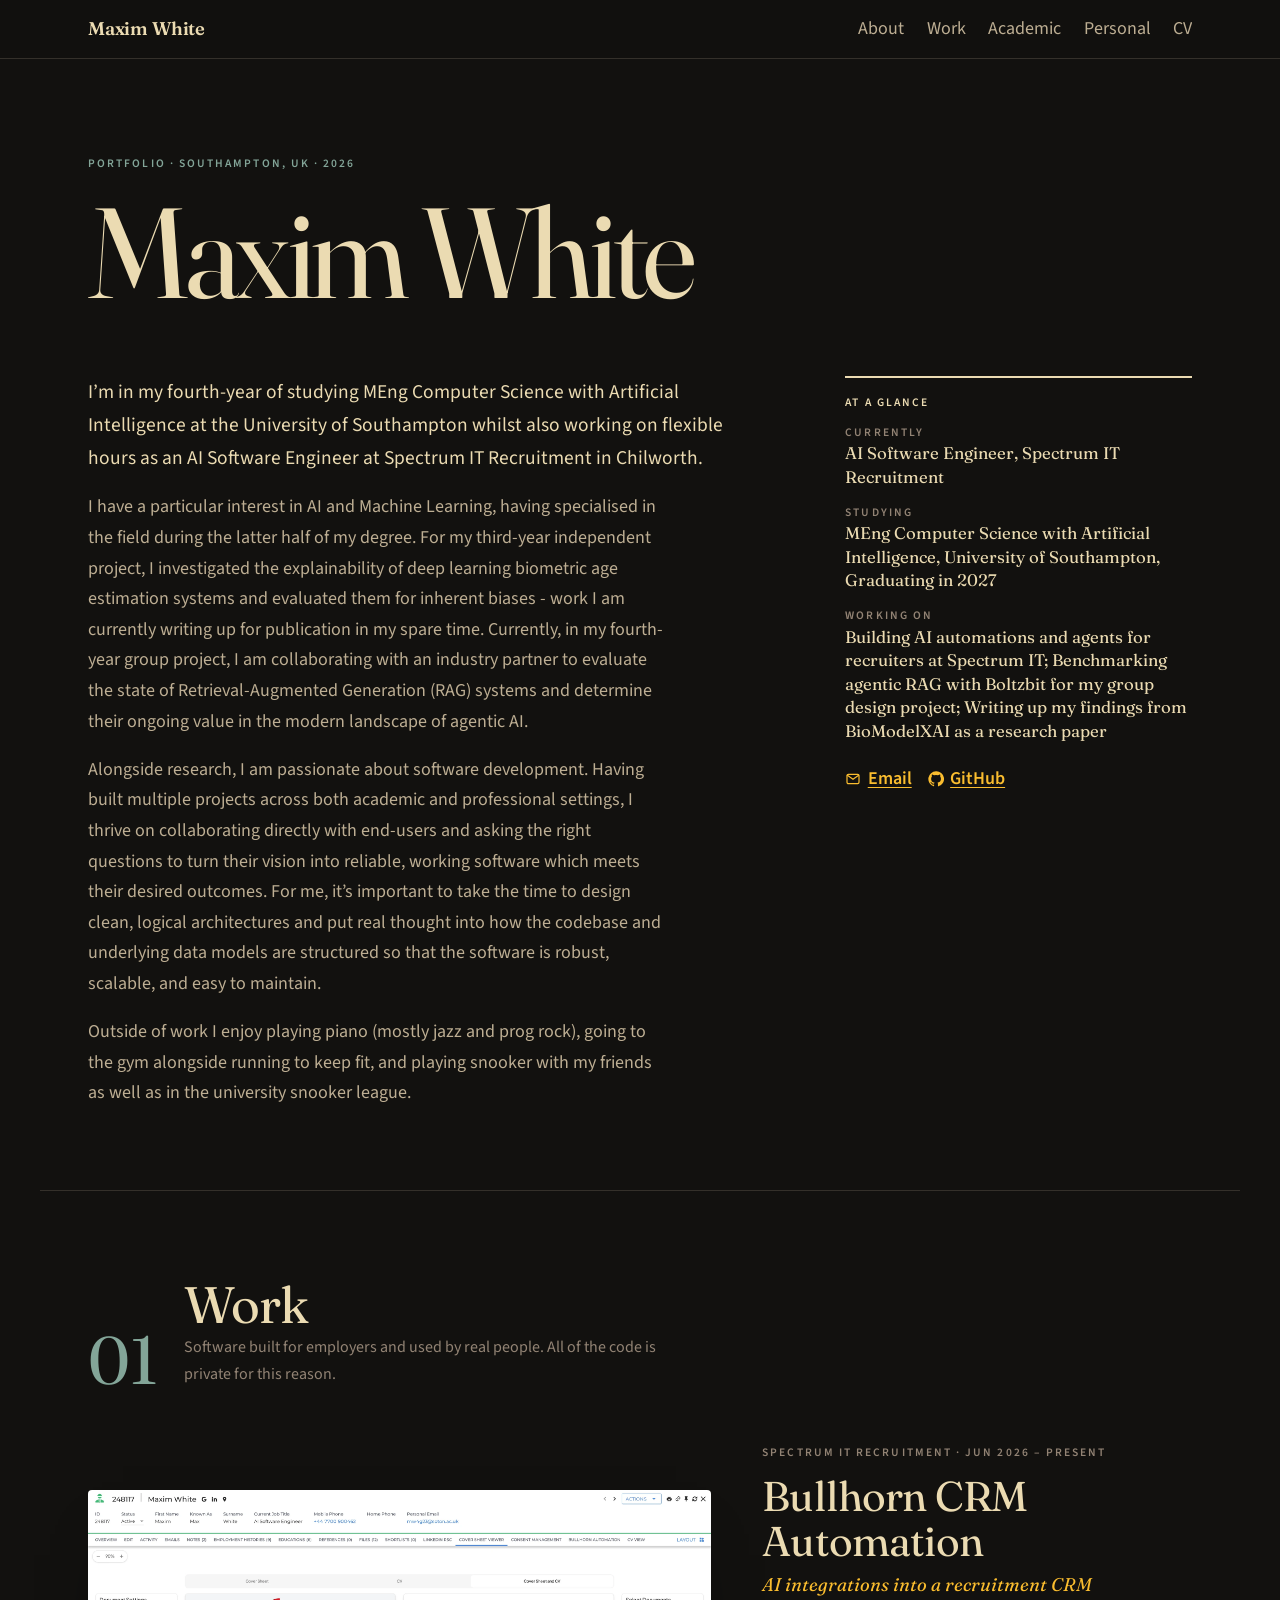
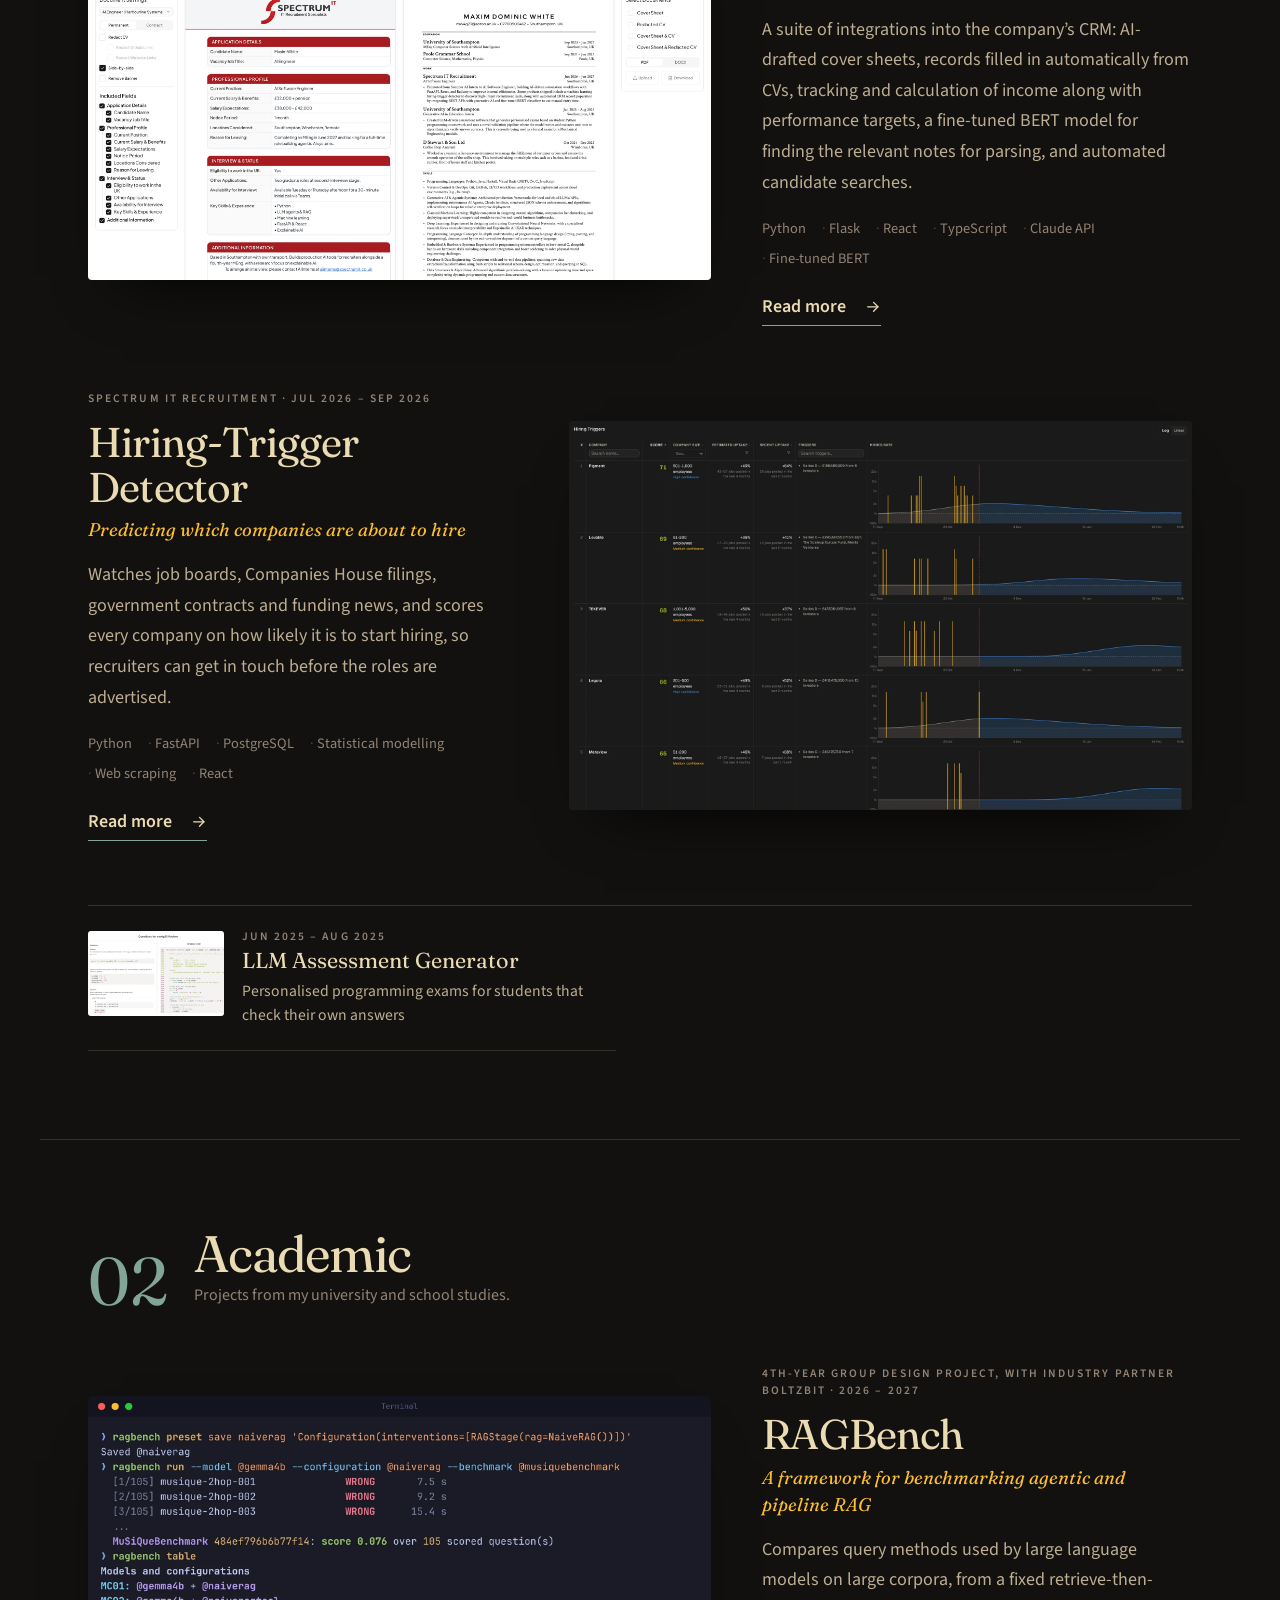
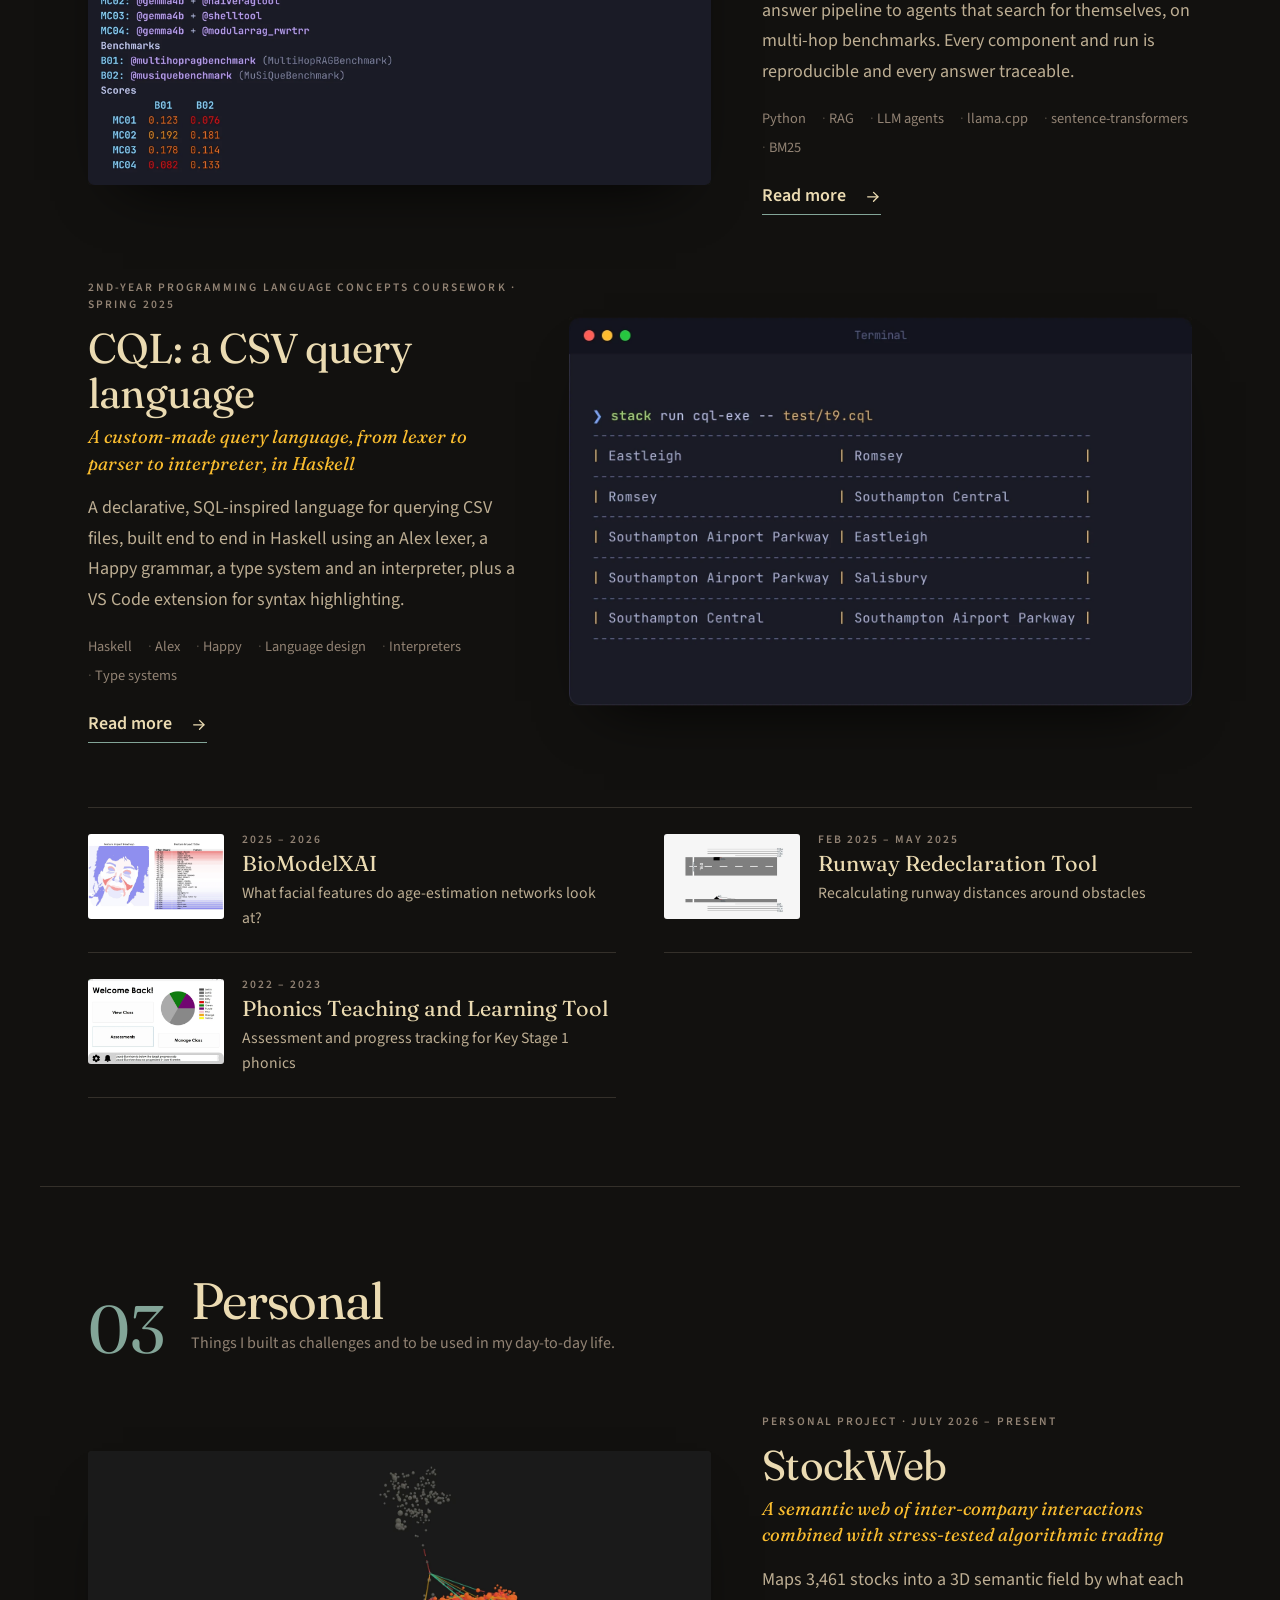
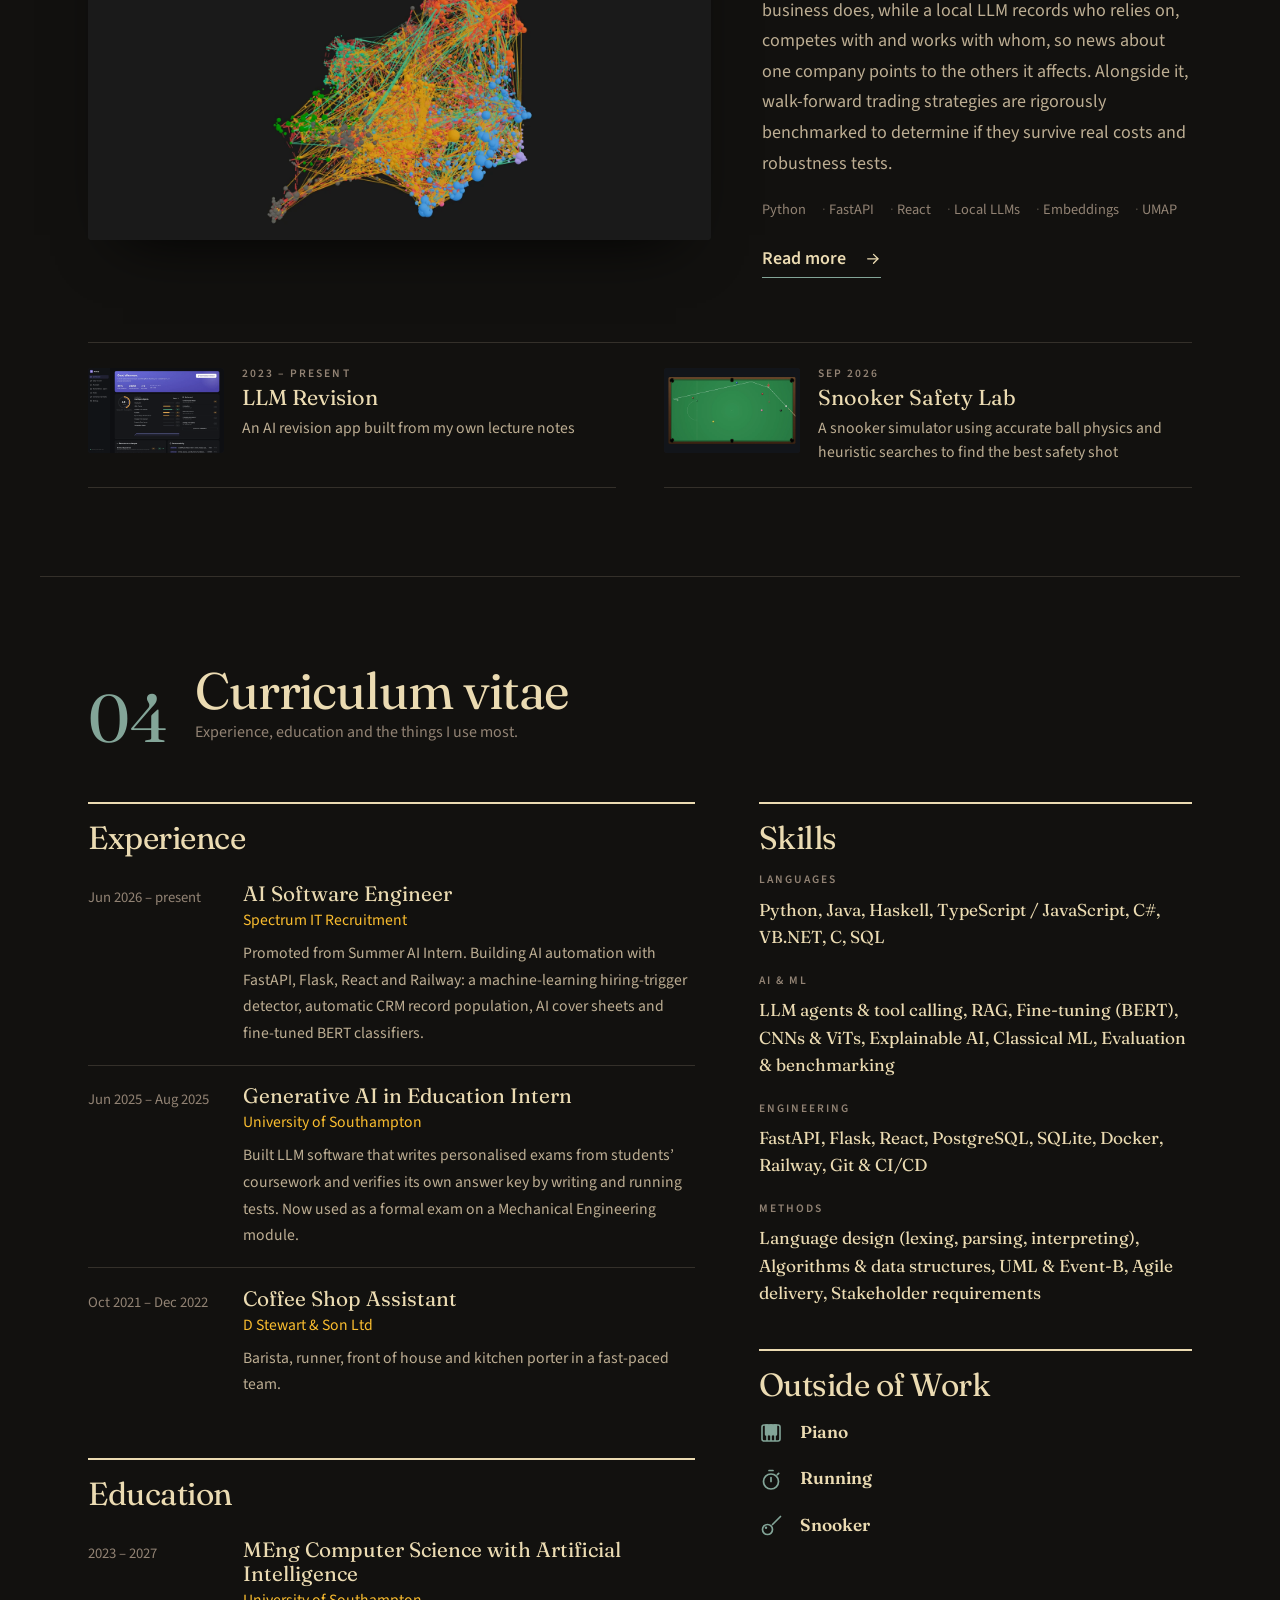
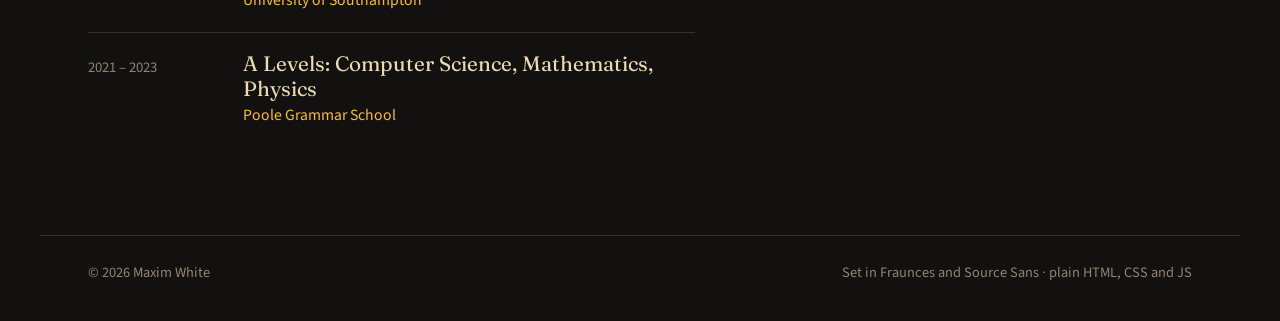
==== commit b8aab8b8: "Fixed typo" ====
--- a/docs/b5nbkK8d/index.html
+++ b/docs/b5nbkK8d/index.html
@@ -261,7 +261,7 @@
 <dl class="facts"><div><dt class="sc">Context</dt><dd>2nd-year Programming Language Concepts coursework</dd></div><div><dt class="sc">When</dt><dd>Spring 2025</dd></div><div><dt class="sc">Team</dt><dd>Solo coursework</dd></div><div><dt class="sc">Built with</dt><dd>Haskell, Alex, Happy, Language design, Interpreters, Type systems</dd></div></dl>
 <div class="prose"><p>The brief for this coursework was to build a language for querying CSV files which would be judged on a set of ten tasks. I took inspiration from SQL for structure and naming, since it is declarative and widely known, then borrowed semicolon-terminated statements and parenthesised function calls from Java, so nested operations stay readable.</p>
 <figure class="fig"><button type="button" class="fig-open" aria-label="Open figure 1 full screen"><img src="assets/projects/cql/program-t9.webp" alt="A CQL program that finds all paths of length 3 in a relation, using two joins." loading="lazy" decoding="async"></button><figcaption><b>Fig. 1</b><span class="cap">A CQL program that finds all paths of length 3 in a relation, using two joins.</span><span class="k sc">Rendered from the real code</span></figcaption></figure>
-<p>Beyond the specification, I added a type system so CSV cells can also be treated as numbers and bools - allowing mathematical and logical operations to be performed on the data. Additionally, I included extra output forms such as a &ldquo;pretty print&rdquo;&rdquo; functionality and syntax highlighting. One of the example programs above (with output below) finds every path of length three through a graph of train stations, using two joins.</p>
+<p>Beyond the specification, I added a type system so CSV cells can also be treated as numbers and bools - allowing mathematical and logical operations to be performed on the data. Additionally, I included extra output forms such as a &ldquo;pretty print&rdquo; functionality and syntax highlighting. One of the example programs above (with output below) finds every path of length three through a graph of train stations, using two joins.</p>
 <figure class="fig"><button type="button" class="fig-open" aria-label="Open figure 2 full screen"><img src="assets/projects/cql/pretty-print.webp" alt="Its output with PRETTY_PRINT, formatted exactly as the interpreter does." loading="lazy" decoding="async"></button><figcaption><b>Fig. 2</b><span class="cap">Its output with PRETTY_PRINT, formatted exactly as the interpreter does.</span><span class="k sc">Rendered from the real code</span></figcaption></figure></div><section class="keypoints"><h2 class="sc">Key points</h2><ul>
 <li>Functions include SELECT–FROM–WHERE blocks, inner and outer joins, Cartesian products, union, intersection and difference, sorting, DISTINCT, TRANSPOSE and more.</li>
 <li>A type system (CSV, integer, float, string, boolean, column reference and lists) with implicit inference and explicit conversions.</li>
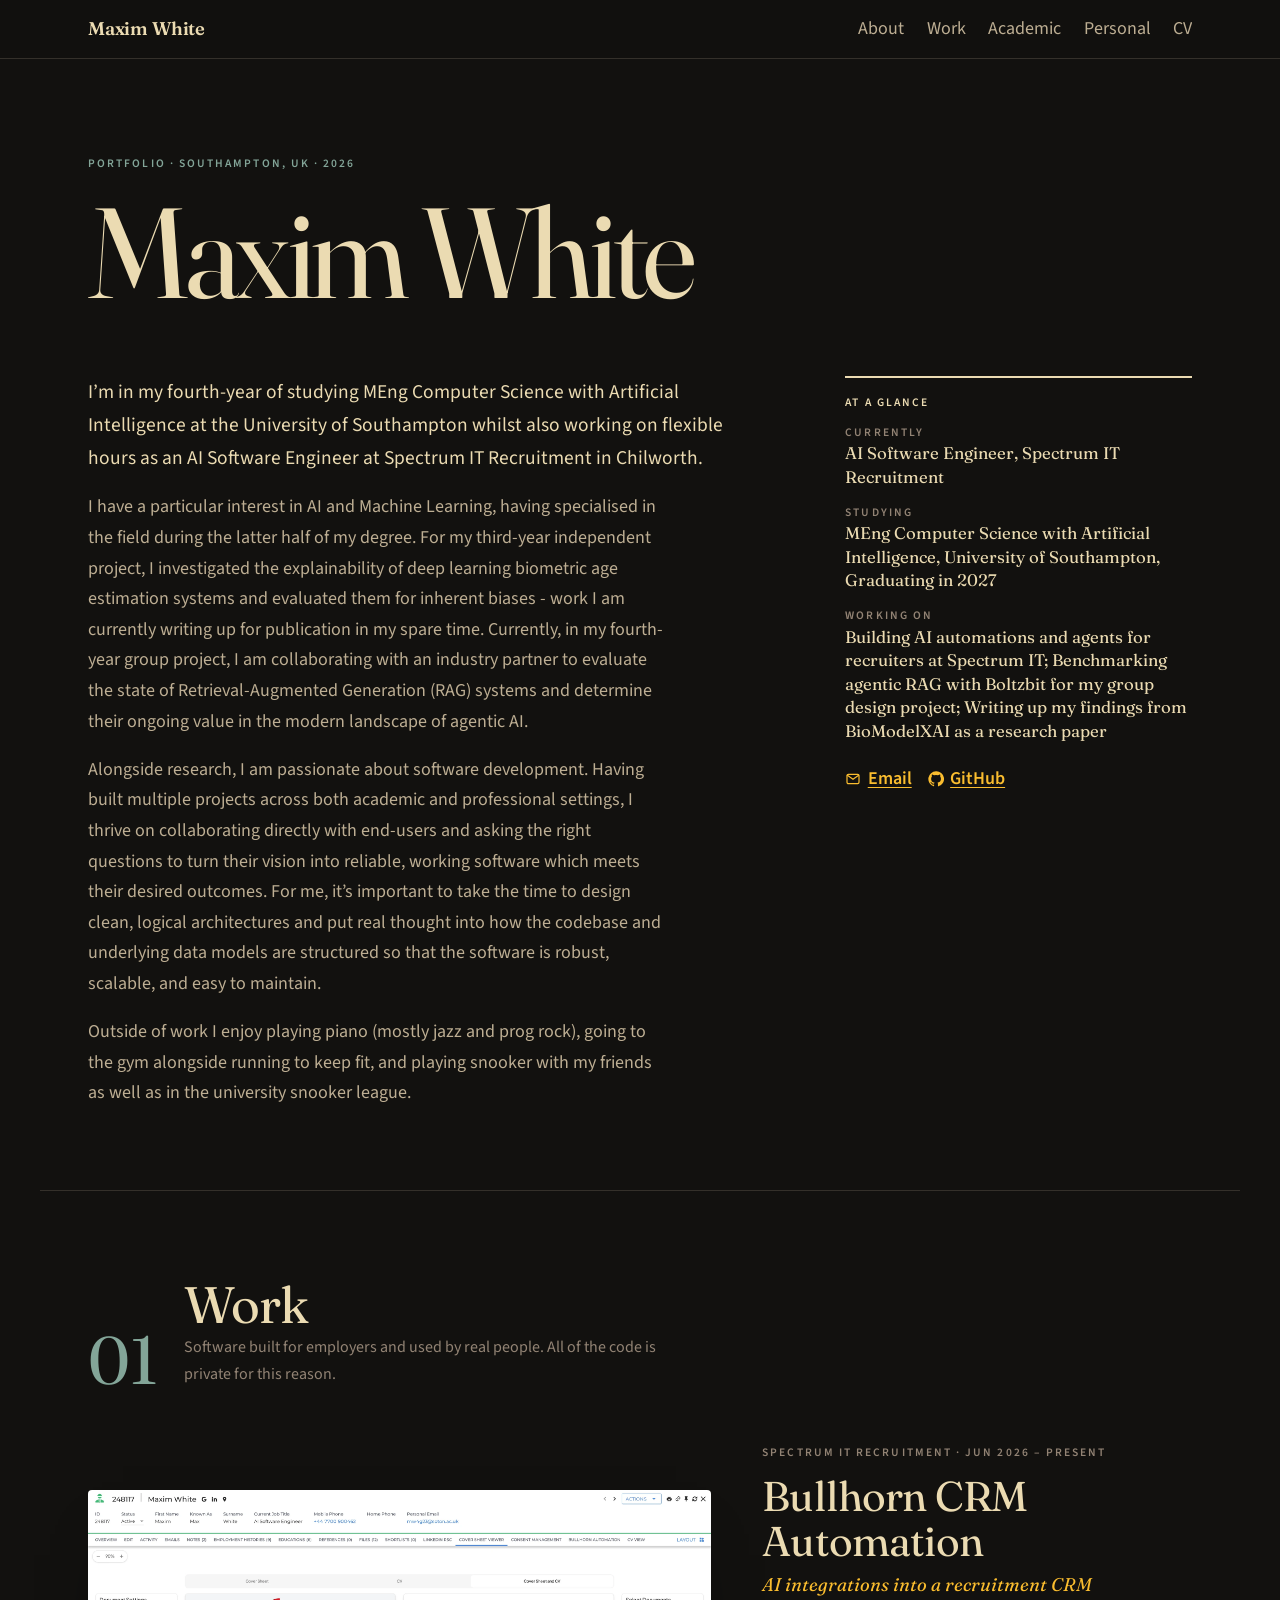
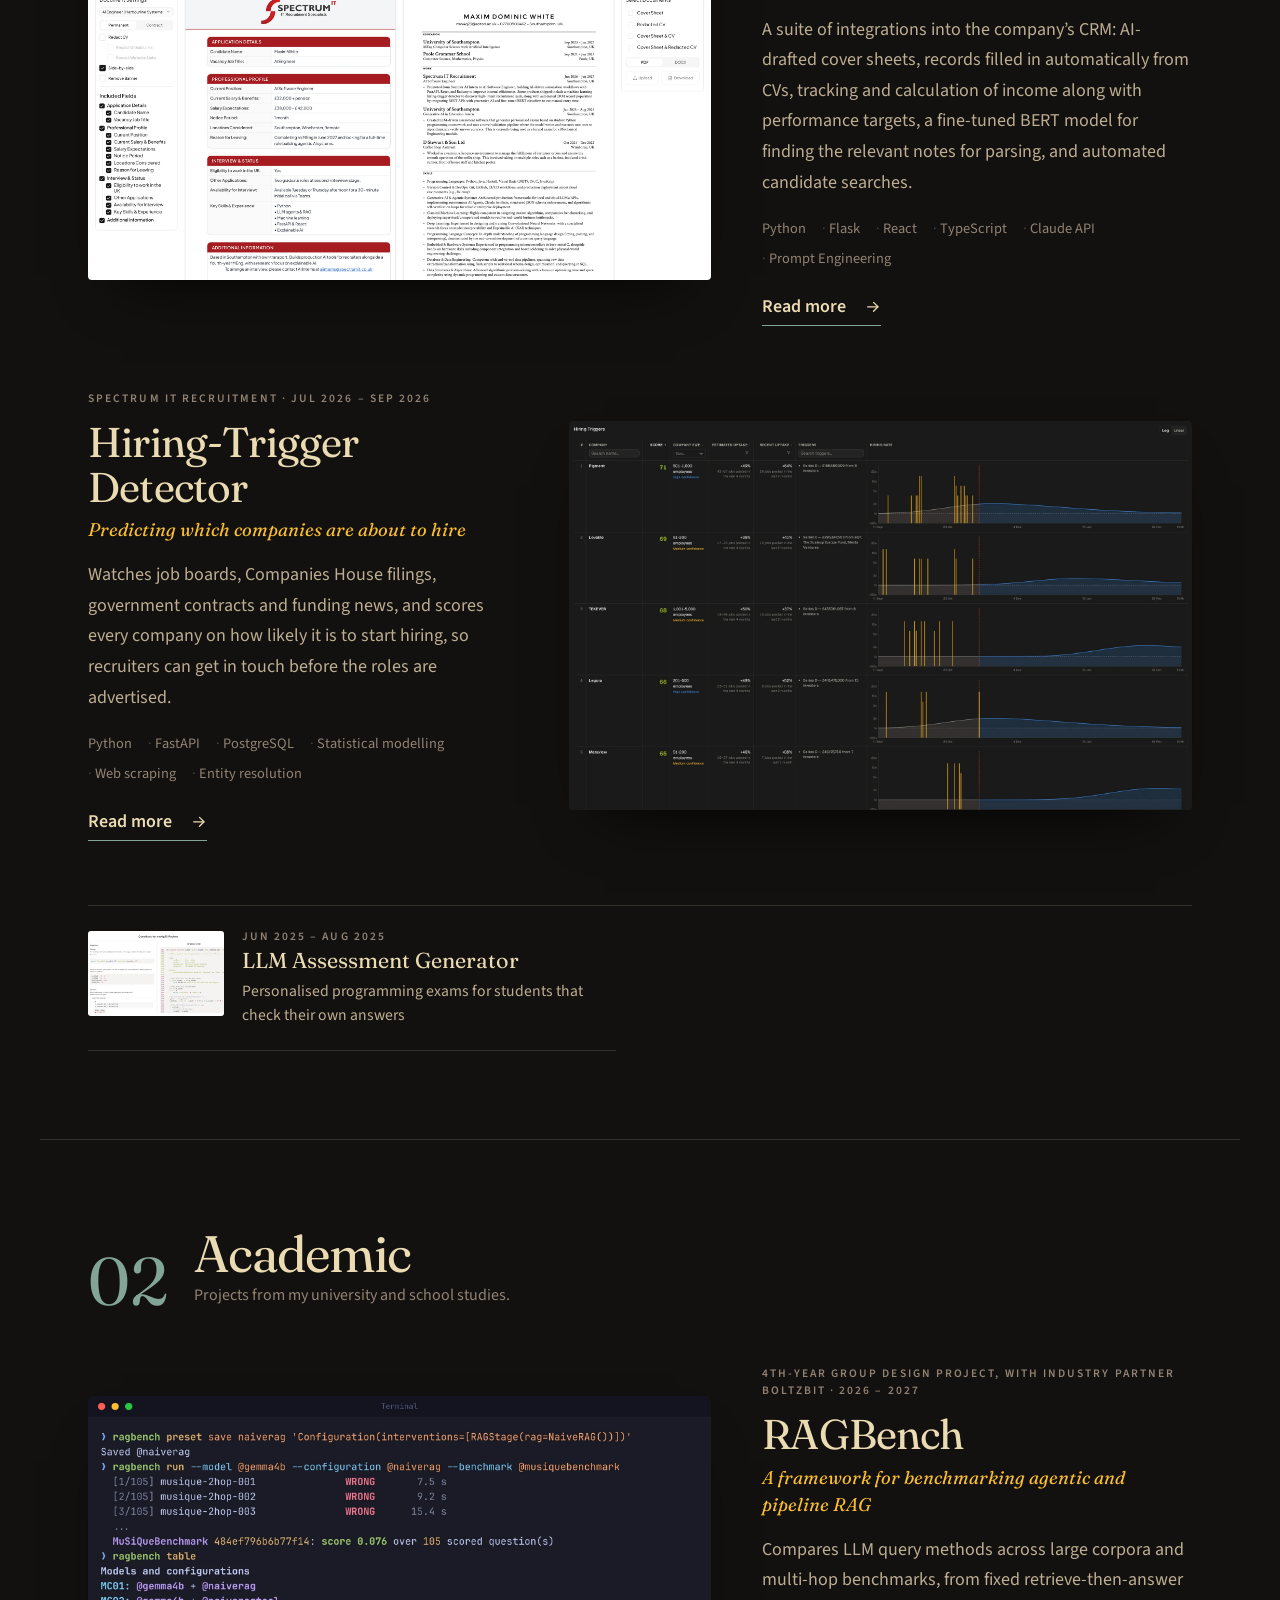
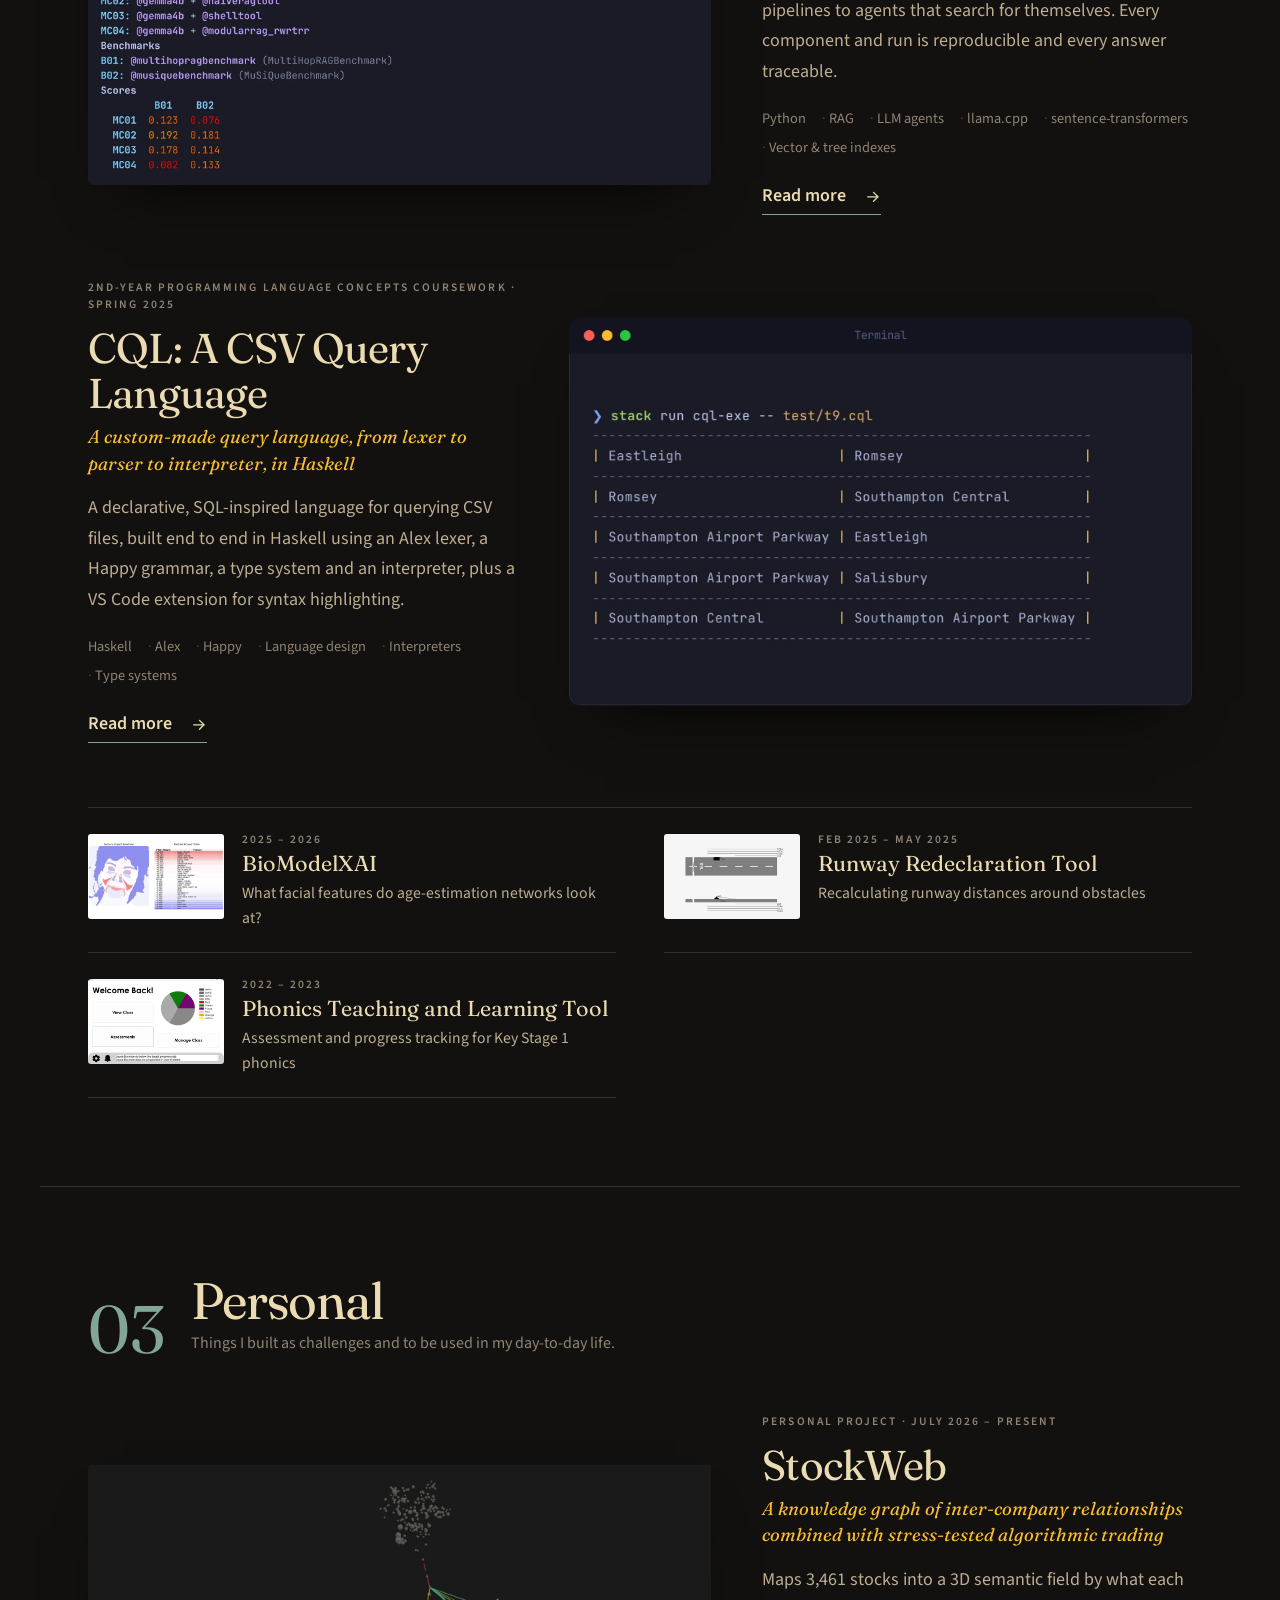
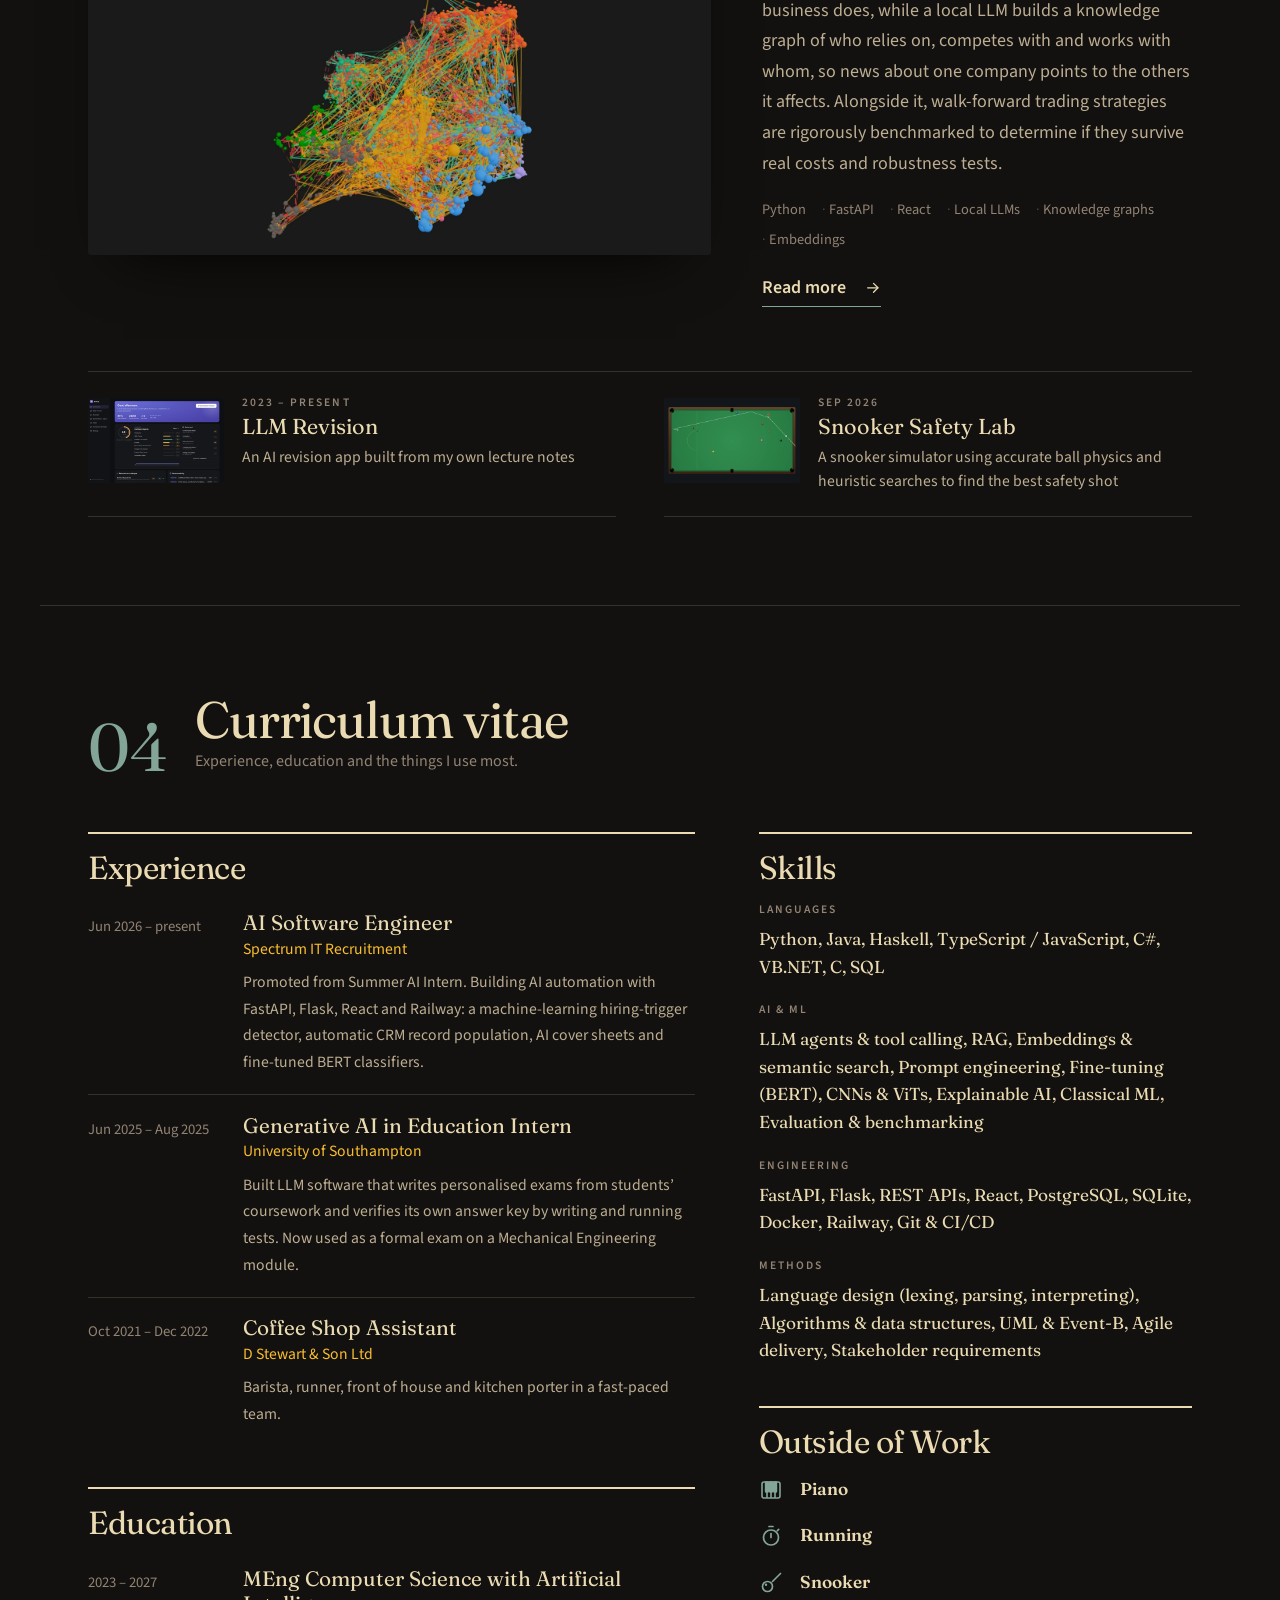
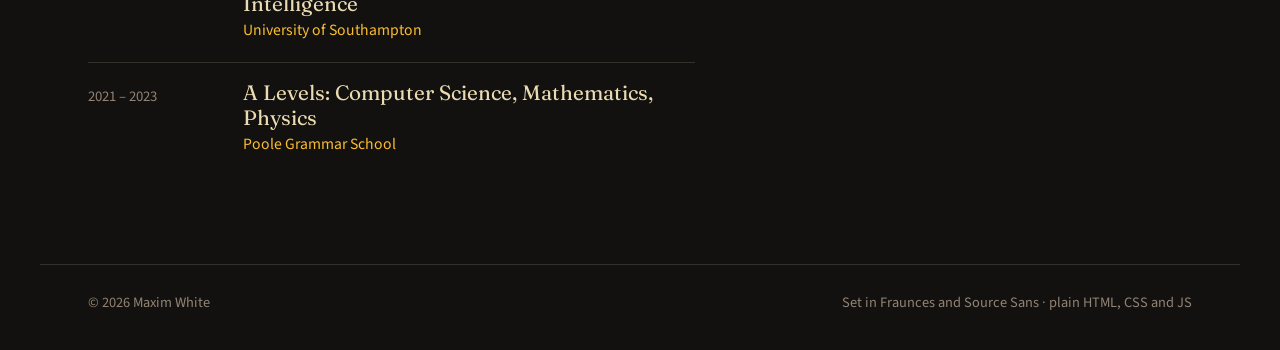
==== commit 7aa7ee66: "Added version Crm9V72g" ====
--- a/docs/b5nbkK8d/index.html
+++ b/docs/b5nbkK8d/index.html
@@ -65,29 +65,29 @@
   <div class="chapter-head" data-reveal><span class="num">01</span><h2>Work</h2><div class="blurb"><p>Software built for employers and used by real people. All of the code is private for this reason.</p></div></div>
   
 <div class="feature" data-reveal>
-  <button class="f-img" type="button" data-open="bullhorn" aria-label="Read more about Bullhorn CRM Automation"><img src="assets/projects/bullhorn/cover-sheet-generator.webp" alt="" loading="lazy" decoding="async"></button>
+  <button class="f-img" type="button" data-open="bullhorn" aria-label="Read more about Bullhorn CRM Automation"><img src="assets/projects/bullhorn/cover-sheet-generator.webp" alt="" width="2400" height="1500" loading="lazy" decoding="async"></button>
   <div class="f-text">
     <p class="meta sc">Spectrum IT Recruitment · Jun 2026 – present</p>
     <h3>Bullhorn CRM Automation</h3>
     <p class="sub">AI integrations into a recruitment CRM</p>
     <div class="sum"><p>A suite of integrations into the company&rsquo;s CRM: AI-drafted cover sheets, records filled in automatically from CVs, tracking and calculation of income along with performance targets, a fine-tuned BERT model for finding the relevant notes for parsing, and automated candidate searches.</p></div>
-    <ul class="tags"><li>Python</li><li>Flask</li><li>React</li><li>TypeScript</li><li>Claude API</li><li>Fine-tuned BERT</li></ul>
+    <ul class="tags"><li>Python</li><li>Flask</li><li>React</li><li>TypeScript</li><li>Claude API</li><li>Prompt Engineering</li></ul>
     <button class="read" type="button" data-open="bullhorn">Read more<span class="sr"> about Bullhorn CRM Automation</span> <svg viewBox="0 0 24 24" aria-hidden="true" fill="none" stroke="currentColor" stroke-width="1.8" stroke-linecap="round" stroke-linejoin="round"><path d="M5 12h14"/><path d="m13 6 6 6-6 6"/></svg></button>
   </div>
 </div>
 <div class="feature flip" data-reveal>
-  <button class="f-img" type="button" data-open="hiring-triggers" aria-label="Read more about Hiring-Trigger Detector"><img src="assets/projects/hiring-triggers/cover.webp" alt="" loading="lazy" decoding="async"></button>
+  <button class="f-img" type="button" data-open="hiring-triggers" aria-label="Read more about Hiring-Trigger Detector"><img src="assets/projects/hiring-triggers/cover.webp" alt="" width="1920" height="1200" loading="lazy" decoding="async"></button>
   <div class="f-text">
     <p class="meta sc">Spectrum IT Recruitment · Jul 2026 – Sep 2026</p>
     <h3>Hiring-Trigger Detector</h3>
     <p class="sub">Predicting which companies are about to hire</p>
     <div class="sum"><p>Watches job boards, Companies House filings, government contracts and funding news, and scores every company on how likely it is to start hiring, so recruiters can get in touch before the roles are advertised.</p></div>
-    <ul class="tags"><li>Python</li><li>FastAPI</li><li>PostgreSQL</li><li>Statistical modelling</li><li>Web scraping</li><li>React</li></ul>
+    <ul class="tags"><li>Python</li><li>FastAPI</li><li>PostgreSQL</li><li>Statistical modelling</li><li>Web scraping</li><li>Entity resolution</li></ul>
     <button class="read" type="button" data-open="hiring-triggers">Read more<span class="sr"> about Hiring-Trigger Detector</span> <svg viewBox="0 0 24 24" aria-hidden="true" fill="none" stroke="currentColor" stroke-width="1.8" stroke-linecap="round" stroke-linejoin="round"><path d="M5 12h14"/><path d="m13 6 6 6-6 6"/></svg></button>
   </div>
 </div><div class="index">
 <button class="entry" type="button" data-open="assessment-generator" data-reveal>
-  <span class="th"><img src="assets/projects/assessment-generator/cover.webp" alt="" loading="lazy" decoding="async"></span>
+  <span class="th"><img src="assets/projects/assessment-generator/cover.webp" alt="" width="2000" height="1250" loading="lazy" decoding="async"></span>
   <span><span class="meta sc">Jun 2025 – Aug 2025</span><span class="h4">LLM Assessment Generator</span><span class="p">Personalised programming exams for students that check their own answers</span></span>
 </button></div>
 </section>
@@ -95,37 +95,37 @@
   <div class="chapter-head" data-reveal><span class="num">02</span><h2>Academic</h2><div class="blurb"><p>Projects from my university and school studies.</p></div></div>
   
 <div class="feature" data-reveal>
-  <button class="f-img" type="button" data-open="ragbench" aria-label="Read more about RAGBench"><img src="assets/projects/ragbench/cover.webp" alt="" loading="lazy" decoding="async"></button>
+  <button class="f-img" type="button" data-open="ragbench" aria-label="Read more about RAGBench"><img src="assets/projects/ragbench/cover.webp" alt="" width="2010" height="1256" loading="lazy" decoding="async"></button>
   <div class="f-text">
     <p class="meta sc">4th-year Group Design Project, with industry partner Boltzbit · 2026 – 2027</p>
     <h3>RAGBench</h3>
     <p class="sub">A framework for benchmarking agentic and pipeline RAG</p>
-    <div class="sum"><p>Compares query methods used by large language models on large corpora, from a fixed retrieve-then-answer pipeline to agents that search for themselves, on multi-hop benchmarks. Every component and run is reproducible and every answer traceable.</p></div>
-    <ul class="tags"><li>Python</li><li>RAG</li><li>LLM agents</li><li>llama.cpp</li><li>sentence-transformers</li><li>BM25</li></ul>
+    <div class="sum"><p>Compares LLM query methods across large corpora and multi-hop benchmarks, from fixed retrieve-then-answer pipelines to agents that search for themselves. Every component and run is reproducible and every answer traceable.</p></div>
+    <ul class="tags"><li>Python</li><li>RAG</li><li>LLM agents</li><li>llama.cpp</li><li>sentence-transformers</li><li>Vector &amp; tree indexes</li></ul>
     <button class="read" type="button" data-open="ragbench">Read more<span class="sr"> about RAGBench</span> <svg viewBox="0 0 24 24" aria-hidden="true" fill="none" stroke="currentColor" stroke-width="1.8" stroke-linecap="round" stroke-linejoin="round"><path d="M5 12h14"/><path d="m13 6 6 6-6 6"/></svg></button>
   </div>
 </div>
 <div class="feature flip" data-reveal>
-  <button class="f-img" type="button" data-open="cql" aria-label="Read more about CQL: a CSV query language"><img src="assets/projects/cql/cover.webp" alt="" loading="lazy" decoding="async"></button>
+  <button class="f-img" type="button" data-open="cql" aria-label="Read more about CQL: A CSV Query Language"><img src="assets/projects/cql/cover.webp" alt="" width="1520" height="950" loading="lazy" decoding="async"></button>
   <div class="f-text">
     <p class="meta sc">2nd-year Programming Language Concepts coursework · Spring 2025</p>
-    <h3>CQL: a CSV query language</h3>
+    <h3>CQL: A CSV Query Language</h3>
     <p class="sub">A custom-made query language, from lexer to parser to interpreter, in Haskell</p>
     <div class="sum"><p>A declarative, SQL-inspired language for querying CSV files, built end to end in Haskell using an Alex lexer, a Happy grammar, a type system and an interpreter, plus a VS Code extension for syntax highlighting.</p></div>
     <ul class="tags"><li>Haskell</li><li>Alex</li><li>Happy</li><li>Language design</li><li>Interpreters</li><li>Type systems</li></ul>
-    <button class="read" type="button" data-open="cql">Read more<span class="sr"> about CQL: a CSV query language</span> <svg viewBox="0 0 24 24" aria-hidden="true" fill="none" stroke="currentColor" stroke-width="1.8" stroke-linecap="round" stroke-linejoin="round"><path d="M5 12h14"/><path d="m13 6 6 6-6 6"/></svg></button>
+    <button class="read" type="button" data-open="cql">Read more<span class="sr"> about CQL: A CSV Query Language</span> <svg viewBox="0 0 24 24" aria-hidden="true" fill="none" stroke="currentColor" stroke-width="1.8" stroke-linecap="round" stroke-linejoin="round"><path d="M5 12h14"/><path d="m13 6 6 6-6 6"/></svg></button>
   </div>
 </div><div class="index">
 <button class="entry" type="button" data-open="biomodelxai" data-reveal>
-  <span class="th"><img src="assets/projects/biomodelxai/cover.webp" alt="" loading="lazy" decoding="async"></span>
+  <span class="th"><img src="assets/projects/biomodelxai/cover.webp" alt="" width="1639" height="1024" loading="lazy" decoding="async"></span>
   <span><span class="meta sc">2025 – 2026</span><span class="h4">BioModelXAI</span><span class="p">What facial features do age-estimation networks look at?</span></span>
 </button>
 <button class="entry" type="button" data-open="runway" data-reveal>
-  <span class="th"><img src="assets/projects/runway/cover.webp" alt="" loading="lazy" decoding="async"></span>
+  <span class="th"><img src="assets/projects/runway/cover.webp" alt="" width="960" height="600" loading="lazy" decoding="async"></span>
   <span><span class="meta sc">Feb 2025 – May 2025</span><span class="h4">Runway Redeclaration Tool</span><span class="p">Recalculating runway distances around obstacles</span></span>
 </button>
 <button class="entry" type="button" data-open="phonics" data-reveal>
-  <span class="th"><img src="assets/projects/phonics/cover.webp" alt="" loading="lazy" decoding="async"></span>
+  <span class="th"><img src="assets/projects/phonics/cover.webp" alt="" width="960" height="600" loading="lazy" decoding="async"></span>
   <span><span class="meta sc">2022 – 2023</span><span class="h4">Phonics Teaching and Learning Tool</span><span class="p">Assessment and progress tracking for Key Stage 1 phonics</span></span>
 </button></div>
 </section>
@@ -133,22 +133,22 @@
   <div class="chapter-head" data-reveal><span class="num">03</span><h2>Personal</h2><div class="blurb"><p>Things I built as challenges and to be used in my day-to-day life.</p></div></div>
   
 <div class="feature" data-reveal>
-  <button class="f-img" type="button" data-open="stockweb" aria-label="Read more about StockWeb"><img src="assets/projects/stockweb/cover.webp" alt="" loading="lazy" decoding="async"></button>
+  <button class="f-img" type="button" data-open="stockweb" aria-label="Read more about StockWeb"><img src="assets/projects/stockweb/cover.webp" alt="" width="1600" height="1000" loading="lazy" decoding="async"></button>
   <div class="f-text">
     <p class="meta sc">Personal project · July 2026 – present</p>
     <h3>StockWeb</h3>
-    <p class="sub">A semantic web of inter-company interactions combined with stress-tested algorithmic trading</p>
-    <div class="sum"><p>Maps 3,461 stocks into a 3D semantic field by what each business does, while a local LLM records who relies on, competes with and works with whom, so news about one company points to the others it affects. Alongside it, walk-forward trading strategies are rigorously benchmarked to determine if they survive real costs and robustness tests.</p></div>
-    <ul class="tags"><li>Python</li><li>FastAPI</li><li>React</li><li>Local LLMs</li><li>Embeddings</li><li>UMAP</li></ul>
+    <p class="sub">A knowledge graph of inter-company relationships combined with stress-tested algorithmic trading</p>
+    <div class="sum"><p>Maps 3,461 stocks into a 3D semantic field by what each business does, while a local LLM builds a knowledge graph of who relies on, competes with and works with whom, so news about one company points to the others it affects. Alongside it, walk-forward trading strategies are rigorously benchmarked to determine if they survive real costs and robustness tests.</p></div>
+    <ul class="tags"><li>Python</li><li>FastAPI</li><li>React</li><li>Local LLMs</li><li>Knowledge graphs</li><li>Embeddings</li></ul>
     <button class="read" type="button" data-open="stockweb">Read more<span class="sr"> about StockWeb</span> <svg viewBox="0 0 24 24" aria-hidden="true" fill="none" stroke="currentColor" stroke-width="1.8" stroke-linecap="round" stroke-linejoin="round"><path d="M5 12h14"/><path d="m13 6 6 6-6 6"/></svg></button>
   </div>
 </div><div class="index">
 <button class="entry" type="button" data-open="llmrevision" data-reveal>
-  <span class="th"><img src="assets/projects/llmrevision/cover.webp" alt="" loading="lazy" decoding="async"></span>
+  <span class="th"><img src="assets/projects/llmrevision/cover.webp" alt="" width="960" height="600" loading="lazy" decoding="async"></span>
   <span><span class="meta sc">2023 – present</span><span class="h4">LLM Revision</span><span class="p">An AI revision app built from my own lecture notes</span></span>
 </button>
 <button class="entry" type="button" data-open="snooker" data-reveal>
-  <span class="th"><img src="assets/projects/snooker/cover.webp" alt="" loading="lazy" decoding="async"></span>
+  <span class="th"><img src="assets/projects/snooker/cover.webp" alt="" width="1600" height="1000" loading="lazy" decoding="async"></span>
   <span><span class="meta sc">Sep 2026</span><span class="h4">Snooker Safety Lab</span><span class="p">A snooker simulator using accurate ball physics and heuristic searches to find the best safety shot</span></span>
 </button></div>
 </section>
@@ -157,7 +157,7 @@
   <div class="chapter-head" data-reveal><span class="num">04</span><h2>Curriculum vitae</h2><div class="blurb"><p>Experience, education and the things I use most.</p></div></div>
   <div class="cv">
     <div class="cv-col"><div class="cv-group" data-reveal><h3>Experience</h3><div class="cv-item"><div class="when">Jun 2026 – present</div><div><h4>AI Software Engineer</h4><div class="org">Spectrum IT Recruitment</div><p>Promoted from Summer AI Intern. Building AI automation with FastAPI, Flask, React and Railway: a machine-learning hiring-trigger detector, automatic CRM record population, AI cover sheets and fine-tuned BERT classifiers.</p></div></div><div class="cv-item"><div class="when">Jun 2025 – Aug 2025</div><div><h4>Generative AI in Education Intern</h4><div class="org">University of Southampton</div><p>Built LLM software that writes personalised exams from students&rsquo; coursework and verifies its own answer key by writing and running tests. Now used as a formal exam on a Mechanical Engineering module.</p></div></div><div class="cv-item"><div class="when">Oct 2021 – Dec 2022</div><div><h4>Coffee Shop Assistant</h4><div class="org">D Stewart &amp; Son Ltd</div><p>Barista, runner, front of house and kitchen porter in a fast-paced team.</p></div></div></div><div class="cv-group" data-reveal><h3>Education</h3><div class="cv-item"><div class="when">2023 – 2027</div><div><h4>MEng Computer Science with Artificial Intelligence</h4><div class="org">University of Southampton</div></div></div><div class="cv-item"><div class="when">2021 – 2023</div><div><h4>A Levels: Computer Science, Mathematics, Physics</h4><div class="org">Poole Grammar School</div></div></div></div></div>
-    <div class="cv-col"><div class="cv-group skills" data-reveal><h3>Skills</h3><h4 class="sc">Languages</h4><p>Python, Java, Haskell, TypeScript / JavaScript, C#, VB.NET, C, SQL</p><h4 class="sc">AI &amp; ML</h4><p>LLM agents &amp; tool calling, RAG, Fine-tuning (BERT), CNNs &amp; ViTs, Explainable AI, Classical ML, Evaluation &amp; benchmarking</p><h4 class="sc">Engineering</h4><p>FastAPI, Flask, React, PostgreSQL, SQLite, Docker, Railway, Git &amp; CI/CD</p><h4 class="sc">Methods</h4><p>Language design (lexing, parsing, interpreting), Algorithms &amp; data structures, UML &amp; Event-B, Agile delivery, Stakeholder requirements</p></div><div class="cv-group hob" data-reveal><h3>Outside of Work</h3><div><svg viewBox="0 0 24 24" aria-hidden="true" fill="none" stroke="currentColor" stroke-width="1.6" stroke-linejoin="round"><rect x="3" y="4" width="18" height="16" rx="2"/><path d="M8 20v-6M12 20v-6M16 20v-6"/><rect x="6.6" y="4" width="2.6" height="10" rx=".6" fill="currentColor"/><rect x="10.7" y="4" width="2.6" height="10" rx=".6" fill="currentColor"/><rect x="14.8" y="4" width="2.6" height="10" rx=".6" fill="currentColor"/></svg><span><b>Piano</b></span></div><div><svg viewBox="0 0 24 24" aria-hidden="true" fill="none" stroke="currentColor" stroke-width="1.7" stroke-linecap="round" stroke-linejoin="round"><circle cx="12" cy="13.5" r="7.5"/><path d="M12 13.5V9.5M10 2.5h4M18.4 6.6l1.3-1.3"/></svg><span><b>Running</b></span></div><div><svg viewBox="0 0 24 24" aria-hidden="true" fill="none" stroke="currentColor" stroke-width="1.7" stroke-linecap="round"><circle cx="8.5" cy="15.5" r="5"/><circle cx="7" cy="13.8" r="1.2" fill="currentColor" stroke="none"/><path d="M13.5 10.5 21.5 2.5"/></svg><span><b>Snooker</b></span></div></div></div>
+    <div class="cv-col"><div class="cv-group skills" data-reveal><h3>Skills</h3><h4 class="sc">Languages</h4><p>Python, Java, Haskell, TypeScript / JavaScript, C#, VB.NET, C, SQL</p><h4 class="sc">AI &amp; ML</h4><p>LLM agents &amp; tool calling, RAG, Embeddings &amp; semantic search, Prompt engineering, Fine-tuning (BERT), CNNs &amp; ViTs, Explainable AI, Classical ML, Evaluation &amp; benchmarking</p><h4 class="sc">Engineering</h4><p>FastAPI, Flask, REST APIs, React, PostgreSQL, SQLite, Docker, Railway, Git &amp; CI/CD</p><h4 class="sc">Methods</h4><p>Language design (lexing, parsing, interpreting), Algorithms &amp; data structures, UML &amp; Event-B, Agile delivery, Stakeholder requirements</p></div><div class="cv-group hob" data-reveal><h3>Outside of Work</h3><div><svg viewBox="0 0 24 24" aria-hidden="true" fill="none" stroke="currentColor" stroke-width="1.6" stroke-linejoin="round"><rect x="3" y="4" width="18" height="16" rx="2"/><path d="M8 20v-6M12 20v-6M16 20v-6"/><rect x="6.6" y="4" width="2.6" height="10" rx=".6" fill="currentColor"/><rect x="10.7" y="4" width="2.6" height="10" rx=".6" fill="currentColor"/><rect x="14.8" y="4" width="2.6" height="10" rx=".6" fill="currentColor"/></svg><span><b>Piano</b></span></div><div><svg viewBox="0 0 24 24" aria-hidden="true" fill="none" stroke="currentColor" stroke-width="1.7" stroke-linecap="round" stroke-linejoin="round"><circle cx="12" cy="13.5" r="7.5"/><path d="M12 13.5V9.5M10 2.5h4M18.4 6.6l1.3-1.3"/></svg><span><b>Running</b></span></div><div><svg viewBox="0 0 24 24" aria-hidden="true" fill="none" stroke="currentColor" stroke-width="1.7" stroke-linecap="round"><circle cx="8.5" cy="15.5" r="5"/><circle cx="7" cy="13.8" r="1.2" fill="currentColor" stroke="none"/><path d="M13.5 10.5 21.5 2.5"/></svg><span><b>Snooker</b></span></div></div></div>
   </div>
 </section>
 </main>
@@ -177,12 +177,12 @@
 <p class="kicker sc">Work · Jun 2026 – present</p>
 <h1 class="r-title" tabindex="-1">Bullhorn CRM Automation</h1>
 <div class="standfirst"><p>A suite of integrations into the company&rsquo;s CRM: AI-drafted cover sheets, records filled in automatically from CVs, tracking and calculation of income along with performance targets, a fine-tuned BERT model for finding the relevant notes for parsing, and automated candidate searches.</p></div>
-<dl class="facts"><div><dt class="sc">Context</dt><dd>Spectrum IT Recruitment</dd></div><div><dt class="sc">When</dt><dd>Jun 2026 – present</dd></div><div><dt class="sc">Team</dt><dd>Built alongside one other engineer</dd></div><div><dt class="sc">Built with</dt><dd>Python, Flask, React, TypeScript, Claude API, Fine-tuned BERT, PostgreSQL, Railway</dd></div></dl>
+<dl class="facts"><div><dt class="sc">Context</dt><dd>Spectrum IT Recruitment</dd></div><div><dt class="sc">When</dt><dd>Jun 2026 – present</dd></div><div><dt class="sc">Team</dt><dd>Built alongside one other engineer</dd></div><div><dt class="sc">Built with</dt><dd>Python, Flask, React, TypeScript, Claude API, Prompt Engineering, Fine-tuned BERT, PostgreSQL, Railway</dd></div></dl>
 <div class="prose"><p>Recruiters spend much of their day on Bullhorn CRM, inputing data and copying details between CVs, notes and documents. Working alongside another engineer, we built a Flask service and a React app that sits within new tabs in their CRM, interfacing with it&rsquo;s REST API and relieving recruiters&rsquo; workloads of repetative tasks. It is deployed on Railway and is used by the entire recruitment team.</p>
-<figure class="fig"><button type="button" class="fig-open" aria-label="Open figure 1 full screen"><img src="assets/projects/bullhorn/cover-sheet-generator.webp" alt="The cover sheet generator inside Bullhorn. Note this screenshot displays fictional data and no real candidate or job information." loading="lazy" decoding="async"></button><figcaption><b>Fig. 1</b><span class="cap">The cover sheet generator inside Bullhorn. Note this screenshot displays fictional data and no real candidate or job information.</span><span class="k sc">Screenshot</span></figcaption></figure>
+<figure class="fig"><button type="button" class="fig-open" aria-label="Open figure 1 full screen"><img src="assets/projects/bullhorn/cover-sheet-generator.webp" alt="The cover sheet generator inside Bullhorn. Note this screenshot displays fictional data and no real candidate or job information." width="2400" height="1500" loading="lazy" decoding="async"></button><figcaption><b>Fig. 1</b><span class="cap">The cover sheet generator inside Bullhorn. Note this screenshot displays fictional data and no real candidate or job information.</span><span class="k sc">Screenshot</span></figcaption></figure>
 <p>The highest-risk components are the ones touching client-facing documents. Rather than relying on surface-level text replacement, candidate contact redaction works directly at the PDF glyph level (with Word files converted first). Detection is run across a number of distinct text extractions preventing unusual formatting from hiding phone numbers, while a two-pass redaction removes contacts, certain images, and hyperlinks without ruining the structure of the document.</p>
 <p>A similar pre-processing step is applied to CV parsing by stripping all PII before any data reaches an LLM to ensure full GDPR compliance during automated record population.</p>
-<figure class="fig"><button type="button" class="fig-open" aria-label="Open figure 2 full screen"><img src="assets/projects/bullhorn/candidate-shortlist.webp" alt="The candidate shortlist inside a vacancy: search criteria are generated from the job specification then every match is ranked by suitability and availability. Note this screenshot displays fictional data and no real candidate or job information." loading="lazy" decoding="async"></button><figcaption><b>Fig. 2</b><span class="cap">The candidate shortlist inside a vacancy: search criteria are generated from the job specification then every match is ranked by suitability and availability. Note this screenshot displays fictional data and no real candidate or job information.</span><span class="k sc">Screenshot</span></figcaption></figure>
+<figure class="fig"><button type="button" class="fig-open" aria-label="Open figure 2 full screen"><img src="assets/projects/bullhorn/candidate-shortlist.webp" alt="The candidate shortlist inside a vacancy: search criteria are generated from the job specification then every match is ranked by suitability and availability. Note this screenshot displays fictional data and no real candidate or job information." width="2400" height="1500" loading="lazy" decoding="async"></button><figcaption><b>Fig. 2</b><span class="cap">The candidate shortlist inside a vacancy: search criteria are generated from the job specification then every match is ranked by suitability and availability. Note this screenshot displays fictional data and no real candidate or job information.</span><span class="k sc">Screenshot</span></figcaption></figure>
 <p>To automate candidate sourcing, the system combines keywords parsed from a job description with structured parameters like location and pay range, translating them into targeted Boolean queries across the candidate database. Matches are ranked on two axes: role suitability and active availability, using behavioral signals (such as recent CV updates or applications to other roles) to find candidates who are ready to move.</p></div><section class="keypoints"><h2 class="sc">Key points</h2><ul>
 <li>Client-ready cover sheets are drafted by Claude from a candidate&rsquo;s CV and notes, edited in a live preview and exported to PDF or Word.</li>
 <li>Candidate records filled in automatically: Bullhorn event subscriptions trigger a parsing pipeline (spaCy, Hugging Face NER, Presidio and an LLM) that extracts details from new CVs.</li>
@@ -199,16 +199,19 @@
 <p class="kicker sc">Work · Jul 2026 – Sep 2026</p>
 <h1 class="r-title" tabindex="-1">Hiring-Trigger Detector</h1>
 <div class="standfirst"><p>Watches job boards, Companies House filings, government contracts and funding news, and scores every company on how likely it is to start hiring, so recruiters can get in touch before the roles are advertised.</p></div>
-<dl class="facts"><div><dt class="sc">Context</dt><dd>Spectrum IT Recruitment</dd></div><div><dt class="sc">When</dt><dd>Jul 2026 – Sep 2026</dd></div><div><dt class="sc">Team</dt><dd>Built alongside one other engineer</dd></div><div><dt class="sc">Built with</dt><dd>Python, FastAPI, PostgreSQL, Statistical modelling, Web scraping, React, Railway</dd></div></dl>
+<dl class="facts"><div><dt class="sc">Context</dt><dd>Spectrum IT Recruitment</dd></div><div><dt class="sc">When</dt><dd>Jul 2026 – Sep 2026</dd></div><div><dt class="sc">Team</dt><dd>Built alongside one other engineer</dd></div><div><dt class="sc">Built with</dt><dd>Python, FastAPI, PostgreSQL, Statistical modelling, Web scraping, Entity resolution, Monitoring, Data Visualisation, React, Railway</dd></div></dl>
 <div class="prose"><p>The motivation behind this project was that a company that has just raised a Series A, filed new share capital or won a government contract is likely to start hiring soon, and a recruiter who calls first has the advantage. This requires mass data collection, parsing, filtering and weighting to turn it into a rankings table.</p>
-<figure class="fig"><button type="button" class="fig-open" aria-label="Open figure 1 full screen"><img src="assets/projects/hiring-triggers/hiring-triggers-table.webp" alt="The Hiring Triggers page: every company scored on how likely it is to start hiring, with the triggers behind it and its modelled hiring rate against its own normal pace." loading="lazy" decoding="async"></button><figcaption><b>Fig. 1</b><span class="cap">The Hiring Triggers page: every company scored on how likely it is to start hiring, with the triggers behind it and its modelled hiring rate against its own normal pace.</span><span class="k sc">Screenshot</span></figcaption></figure>
-<p>For predictions it uses a single rate model in the same family as CRFs - one log-linear rate per company per day, Negative Binomial counts, an offset for the company&rsquo;s own normal hiring rate, and lag windows shaped from data. Every day the model&rsquo;s weights are adjusted so it is constantly learning and improving in accuracy.</p></div><section class="keypoints"><h2 class="sc">Key points</h2><ul>
+<figure class="fig"><button type="button" class="fig-open" aria-label="Open figure 1 full screen"><img src="assets/projects/hiring-triggers/hiring-triggers-table.webp" alt="The Hiring Triggers page: every company scored on how likely it is to start hiring, with the triggers behind it and its modelled hiring rate against its own normal pace." width="2400" height="1500" loading="lazy" decoding="async"></button><figcaption><b>Fig. 1</b><span class="cap">The Hiring Triggers page: every company scored on how likely it is to start hiring, with the triggers behind it and its modelled hiring rate against its own normal pace.</span><span class="k sc">Screenshot</span></figcaption></figure>
+<p>For predictions it uses a single rate model in the same family as CRFs - one log-linear rate per company per day, Negative Binomial counts, an offset for the company&rsquo;s own normal hiring rate, and lag windows shaped from data. Every day the model&rsquo;s weights are adjusted so it is constantly learning and improving in accuracy.</p>
+<p>A model is only as good as the data feeding it, so a health check page monitors the pipeline itself: database storage against its allowance, a monthly cleansing pass that consolidates old postings and prunes stale records and caches, and 30 days of fetch timings for every ATS and job aggregator, so a slowing or failing source is spotted before it quietly skews the scores.</p>
+<figure class="fig"><button type="button" class="fig-open" aria-label="Open figure 2 full screen"><img src="assets/projects/hiring-triggers/health-check.webp" alt="The Health Check page: storage, the latest database cleansing pass, and fetch timings for every ATS and aggregator over the last 30 days (illustrative data)." width="2400" height="1653" loading="lazy" decoding="async"></button><figcaption><b>Fig. 2</b><span class="cap">The Health Check page: storage, the latest database cleansing pass, and fetch timings for every ATS and aggregator over the last 30 days (illustrative data).</span><span class="k sc">Rendered from the real code</span></figcaption></figure></div><section class="keypoints"><h2 class="sc">Key points</h2><ul>
 <li>Pulls from 13 job sources (7 aggregators and 6 company ATS boards such as Greenhouse and BambooHR), Companies House (share allotments, people with significant control), Contracts Finder, Find a Tender, Tech.eu funding rounds, SEC EDGAR and more.</li>
 <li>Each signal type has a learnable lag window, and every company has a basal hiring rate from a size prior, so each individual trigger&rsquo;s model weight refers to the uplift in hiring rate over this company&rsquo;s normal rate.</li>
 <li>Weights update online every night, gated by a recency-weighted surprise test instead of a fixed threshold.</li>
-<li>Information is presented through a React dashboard with job-posting breakdowns, company details and a health check for every scraper.</li>
-</ul></section><section class="extra"><h2 class="sc">Gallery</h2><div class="prose"><figure class="fig"><button type="button" class="fig-open" aria-label="Open figure 2 full screen"><img src="assets/projects/hiring-triggers/job-postings.webp" alt="The Job Postings page: tech roles posted in the last week, by company, with where they're hiring and which job boards they post on." loading="lazy" decoding="async"></button><figcaption><b>Fig. 2</b><span class="cap">The Job Postings page: tech roles posted in the last week, by company, with where they're hiring and which job boards they post on.</span><span class="k sc">Screenshot</span></figcaption></figure>
-<figure class="fig"><button type="button" class="fig-open" aria-label="Open figure 3 full screen"><img src="assets/projects/hiring-triggers/funding-overview.webp" alt="Funding broken down by round type, sector and tech type, recalculated from whatever the table is filtered to." loading="lazy" decoding="async"></button><figcaption><b>Fig. 3</b><span class="cap">Funding broken down by round type, sector and tech type, recalculated from whatever the table is filtered to.</span><span class="k sc">Screenshot</span></figcaption></figure></div></section>
+<li>Entity resolution: company names scraped from each source are matched to a single Companies House record by ranking up to 100 candidate matches per name, and duplicate companies are merged across every linked table.</li>
+<li>Information is presented through a React dashboard with job-posting breakdowns, company details and a health check monitoring every scraper and the database.</li>
+</ul></section><section class="extra"><h2 class="sc">Gallery</h2><div class="prose"><figure class="fig"><button type="button" class="fig-open" aria-label="Open figure 3 full screen"><img src="assets/projects/hiring-triggers/job-postings.webp" alt="The Job Postings page: tech roles posted in the last week, by company, with where they're hiring and which job boards they post on." width="2400" height="1500" loading="lazy" decoding="async"></button><figcaption><b>Fig. 3</b><span class="cap">The Job Postings page: tech roles posted in the last week, by company, with where they're hiring and which job boards they post on.</span><span class="k sc">Screenshot</span></figcaption></figure>
+<figure class="fig"><button type="button" class="fig-open" aria-label="Open figure 4 full screen"><img src="assets/projects/hiring-triggers/funding-overview.webp" alt="Funding broken down by round type, sector and tech type, recalculated from whatever the table is filtered to." width="2400" height="1500" loading="lazy" decoding="async"></button><figcaption><b>Fig. 4</b><span class="cap">Funding broken down by round type, sector and tech type, recalculated from whatever the table is filtered to.</span><span class="k sc">Screenshot</span></figcaption></figure></div></section>
 <p class="note"><svg class="ic" viewBox="0 0 24 24" aria-hidden="true" fill="none" stroke="currentColor" stroke-width="1.8" stroke-linecap="round" stroke-linejoin="round"><rect x="5" y="11" width="14" height="9" rx="2"/><path d="M8 11V8a4 4 0 0 1 8 0v3"/></svg>The code for this project is private, so this page describes it in detail instead. </p>
 <nav class="pager" aria-label="More projects">
   <button type="button" data-open="bullhorn"><span class="sc">Previous</span><b>Bullhorn CRM Automation</b></button>
@@ -220,15 +223,15 @@
 <div class="standfirst"><p>Writes each student a personal exam from their own Python coursework to test their understanding of their own code, then checks its own answer key by writing and running tests. It is now used as a formal exam on a Mechanical Engineering module.</p></div>
 <dl class="facts"><div><dt class="sc">Context</dt><dd>Generative AI in Education Internship, University of Southampton</dd></div><div><dt class="sc">When</dt><dd>Jun 2025 – Aug 2025</dd></div><div><dt class="sc">Team</dt><dd>Solo</dd></div><div><dt class="sc">Built with</dt><dd>Python, Claude, ChatGPT, Gemini, Structured output, Code execution</dd></div></dl>
 <div class="prose"><p>The aim of this project was to check that students understood the code they had submitted for their coursework, ensuring that they had not just used AI to generate it for them. Manually creating a custom exam for each student in a cohort of around 300 people is completely infeasible, hence an programmatic solution was required. The generator reads a student&rsquo;s submission file and writes questions that only make sense for that code: i.e. What happens if this loop changes? Which of these rewrites behaves the same, What does this print if we adding logging?</p>
-<figure class="fig"><button type="button" class="fig-open" aria-label="Open figure 1 full screen"><img src="assets/projects/assessment-generator/review-question-4.webp" alt="The review page staff use: a console-output question built from the student's own gradient-descent code." loading="lazy" decoding="async"></button><figcaption><b>Fig. 1</b><span class="cap">The review page staff use: a console-output question built from the student's own gradient-descent code.</span><span class="k sc">Screenshot</span></figcaption></figure>
+<figure class="fig"><button type="button" class="fig-open" aria-label="Open figure 1 full screen"><img src="assets/projects/assessment-generator/review-question-4.webp" alt="The review page staff use: a console-output question built from the student's own gradient-descent code." width="2100" height="1250" loading="lazy" decoding="async"></button><figcaption><b>Fig. 1</b><span class="cap">The review page staff use: a console-output question built from the student's own gradient-descent code.</span><span class="k sc">Screenshot</span></figcaption></figure>
 <p>As LLMs are confident and sometimes wrong, the answer is never taken on trust. For each question, a second step writes a verification script that executes every option, compares the results with the model&rsquo;s own answers, and regenerates the question when they disagree. Ultimately, staff still review everything, but with both verification results shown next to each option.</p>
-<figure class="fig"><button type="button" class="fig-open" aria-label="Open figure 2 full screen"><img src="assets/projects/assessment-generator/verification-code.webp" alt="Part of the verification script the model wrote, which executes every option against test cases." loading="lazy" decoding="async"></button><figcaption><b>Fig. 2</b><span class="cap">Part of the verification script the model wrote, which executes every option against test cases.</span><span class="k sc">Rendered from the real code</span></figcaption></figure></div><section class="keypoints"><h2 class="sc">Key points</h2><ul>
+<figure class="fig"><button type="button" class="fig-open" aria-label="Open figure 2 full screen"><img src="assets/projects/assessment-generator/verification-code.webp" alt="Part of the verification script the model wrote, which executes every option against test cases." width="1788" height="1674" loading="lazy" decoding="async"></button><figcaption><b>Fig. 2</b><span class="cap">Part of the verification script the model wrote, which executes every option against test cases.</span><span class="k sc">Rendered from the real code</span></figcaption></figure></div><section class="keypoints"><h2 class="sc">Key points</h2><ul>
 <li>Five different styles of question types are built from the student&rsquo;s own code: changed functionality, equivalent implementations, effects of a change, console output and new code.</li>
 <li>Every answer is verified: the model writes Python that runs each option against test cases, and a disagreement with its own original answer triggers regeneration.</li>
 <li>Works with Anthropic, OpenAI and Google models, with profiles for the prompt, schema and settings, and exponential back-off.</li>
 <li>Staff review each exam on a generated HTML page and can change answers or flag questions before it is released.</li>
-</ul></section><section class="extra"><h2 class="sc">Gallery</h2><div class="prose"><figure class="fig"><button type="button" class="fig-open" aria-label="Open figure 3 full screen"><img src="assets/projects/assessment-generator/review-question-1.webp" alt="A multiple-select question, with the original and verified answers for each option." loading="lazy" decoding="async"></button><figcaption><b>Fig. 3</b><span class="cap">A multiple-select question, with the original and verified answers for each option.</span><span class="k sc">Screenshot</span></figcaption></figure>
-<figure class="fig"><button type="button" class="fig-open" aria-label="Open figure 4 full screen"><img src="assets/projects/assessment-generator/generator-run.webp" alt="A run that caught a discrepancy and regenerated its questions (illustrative run, real messages)." loading="lazy" decoding="async"></button><figcaption><b>Fig. 4</b><span class="cap">A run that caught a discrepancy and regenerated its questions (illustrative run, real messages).</span><span class="k sc">Rendered from the real code</span></figcaption></figure></div></section>
+</ul></section><section class="extra"><h2 class="sc">Gallery</h2><div class="prose"><figure class="fig"><button type="button" class="fig-open" aria-label="Open figure 3 full screen"><img src="assets/projects/assessment-generator/review-question-1.webp" alt="A multiple-select question, with the original and verified answers for each option." width="2100" height="1250" loading="lazy" decoding="async"></button><figcaption><b>Fig. 3</b><span class="cap">A multiple-select question, with the original and verified answers for each option.</span><span class="k sc">Screenshot</span></figcaption></figure>
+<figure class="fig"><button type="button" class="fig-open" aria-label="Open figure 4 full screen"><img src="assets/projects/assessment-generator/generator-run.webp" alt="A run that caught a discrepancy and regenerated its questions (illustrative run, real messages)." width="1792" height="582" loading="lazy" decoding="async"></button><figcaption><b>Fig. 4</b><span class="cap">A run that caught a discrepancy and regenerated its questions (illustrative run, real messages).</span><span class="k sc">Rendered from the real code</span></figcaption></figure></div></section>
 <p class="note"><svg class="ic" viewBox="0 0 24 24" aria-hidden="true" fill="none" stroke="currentColor" stroke-width="1.8" stroke-linecap="round" stroke-linejoin="round"><rect x="5" y="11" width="14" height="9" rx="2"/><path d="M8 11V8a4 4 0 0 1 8 0v3"/></svg>The code for this project is private, so this page describes it in detail instead. </p>
 <nav class="pager" aria-label="More projects">
   <button type="button" data-open="hiring-triggers"><span class="sc">Previous</span><b>Hiring-Trigger Detector</b></button>
@@ -237,38 +240,39 @@
 <template id="p-ragbench" data-crumb="Academic · RAGBench">
 <p class="kicker sc">Academic · 2026 – 2027</p>
 <h1 class="r-title" tabindex="-1">RAGBench</h1>
-<div class="standfirst"><p>Compares query methods used by large language models on large corpora, from a fixed retrieve-then-answer pipeline to agents that search for themselves, on multi-hop benchmarks. Every component and run is reproducible and every answer traceable.</p></div>
-<dl class="facts"><div><dt class="sc">Context</dt><dd>4th-year Group Design Project, with industry partner Boltzbit</dd></div><div><dt class="sc">When</dt><dd>2026 – 2027</dd></div><div><dt class="sc">Team</dt><dd>Team of six</dd></div><div><dt class="sc">Status</dt><dd>In progress</dd></div><div><dt class="sc">Built with</dt><dd>Python, RAG, LLM agents, llama.cpp, sentence-transformers, BM25, SQLite, Evaluation</dd></div></dl>
+<div class="standfirst"><p>Compares LLM query methods across large corpora and multi-hop benchmarks, from fixed retrieve-then-answer pipelines to agents that search for themselves. Every component and run is reproducible and every answer traceable.</p></div>
+<dl class="facts"><div><dt class="sc">Context</dt><dd>4th-year Group Design Project, with industry partner Boltzbit</dd></div><div><dt class="sc">When</dt><dd>2026 – 2027</dd></div><div><dt class="sc">Team</dt><dd>Team of six</dd></div><div><dt class="sc">Status</dt><dd>In progress</dd></div><div><dt class="sc">Built with</dt><dd>Python, RAG, LLM agents, llama.cpp, sentence-transformers, Vector &amp; tree indexes, BM25, SQLite, Evaluation, Prompt Engineering</dd></div></dl>
 <div class="prose"><p>To find the best RAG methods many candidates must be tested over a lot of runs. With this in mind, I designed a framework where every component of these systems are interchangable with others which provide the same function. This allows many combinations of small changes to the architecture to be tested.</p>
-<figure class="fig"><button type="button" class="fig-open" aria-label="Open figure 1 full screen"><img src="assets/projects/ragbench/system-overview.webp" alt="Every part plugs into one framework: a model, a configuration and a benchmark make a run." loading="lazy" decoding="async"></button><figcaption><b>Fig. 1</b><span class="cap">Every part plugs into one framework: a model, a configuration and a benchmark make a run.</span><span class="k sc">Diagram</span></figcaption></figure>
+<figure class="fig"><button type="button" class="fig-open" aria-label="Open figure 1 full screen"><img src="assets/projects/ragbench/system-overview.webp" alt="Every part plugs into one framework: a model, a configuration and a benchmark make a run." width="2200" height="819" loading="lazy" decoding="async"></button><figcaption><b>Fig. 1</b><span class="cap">Every part plugs into one framework: a model, a configuration and a benchmark make a run.</span><span class="k sc">Diagram</span></figcaption></figure>
 <p>A &ldquo;run&rdquo; is a model, a configuration (how the model gets the documents, whether as injected context or as tools) and a benchmark. Change one and keep the others fixed, and any difference in the results comes from that part. Because every component&rsquo;s ID is a hash of its settings, the same run always has the same ID, and a stopped run resumes.</p>
-<figure class="fig"><button type="button" class="fig-open" aria-label="Open figure 2 full screen"><img src="assets/projects/ragbench/cli-run.webp" alt="Saving a preset, running a benchmark and comparing every setup from the command line." loading="lazy" decoding="async"></button><figcaption><b>Fig. 2</b><span class="cap">Saving a preset, running a benchmark and comparing every setup from the command line.</span><span class="k sc">Screenshot</span></figcaption></figure></div><p class="role"><em>My role: I designed and built core framework and integrated the team&rsquo;s components into it.</em></p><section class="keypoints"><h2 class="sc">Key points</h2><ul>
+<figure class="fig"><button type="button" class="fig-open" aria-label="Open figure 2 full screen"><img src="assets/projects/ragbench/cli-run.webp" alt="Saving a preset, running a benchmark and comparing every setup from the command line." width="1800" height="1256" loading="lazy" decoding="async"></button><figcaption><b>Fig. 2</b><span class="cap">Saving a preset, running a benchmark and comparing every setup from the command line.</span><span class="k sc">Screenshot</span></figcaption></figure></div><p class="role"><em>My role: I designed and built core framework and integrated the team&rsquo;s components into it.</em></p><section class="keypoints"><h2 class="sc">Key points</h2><ul>
 <li>Every model, RAG method and benchmark is a component with saved settings and a content-hashed ID, so any result can be re-run exactly.</li>
 <li>Four approaches compared so far: naive RAG, modular RAG (query rewriting, hybrid dense and BM25 search, cross-encoder reranking), RAG as a tool, and a Linux shell over the documents.</li>
+<li>Interchangeable indexes for semantic retrieval: a dense vector index, BM25 sparse and hybrid indexes, contextual indexes that prefix each chunk with its document&rsquo;s header, and a RAPTOR-style tree index of LLM-written summaries.</li>
 <li>Has a command-line interface and Python API</li>
 <li>Over 20 measures per question (accuracy, evidence recall, latency, tokens, tool use) in SQLite, with a full transcript of every answer.</li>
-</ul></section><section class="extra"><h2 class="sc">Gallery</h2><div class="prose"><figure class="fig wide"><button type="button" class="fig-open" aria-label="Open figure 3 full screen"><img src="assets/projects/ragbench/results-items.webp" alt="Per-question measures for a run, including evidence recall and token counts." loading="lazy" decoding="async"></button><figcaption><b>Fig. 3</b><span class="cap">Per-question measures for a run, including evidence recall and token counts.</span><span class="k sc">Screenshot</span></figcaption></figure>
-<figure class="fig wide"><button type="button" class="fig-open" aria-label="Open figure 4 full screen"><img src="assets/projects/ragbench/class-diagram.webp" alt="The full class diagram. Open it to zoom." loading="lazy" decoding="async"></button><figcaption><b>Fig. 4</b><span class="cap">The full class diagram. Open it to zoom.</span><span class="k sc">Diagram</span></figcaption></figure></div></section>
+</ul></section><section class="extra"><h2 class="sc">Gallery</h2><div class="prose"><figure class="fig wide"><button type="button" class="fig-open" aria-label="Open figure 3 full screen"><img src="assets/projects/ragbench/results-items.webp" alt="Per-question measures for a run, including evidence recall and token counts." width="2600" height="831" loading="lazy" decoding="async"></button><figcaption><b>Fig. 3</b><span class="cap">Per-question measures for a run, including evidence recall and token counts.</span><span class="k sc">Screenshot</span></figcaption></figure>
+<figure class="fig wide"><button type="button" class="fig-open" aria-label="Open figure 4 full screen"><img src="assets/projects/ragbench/class-diagram.webp" alt="The full class diagram. Open it to zoom." width="5200" height="1671" loading="lazy" decoding="async"></button><figcaption><b>Fig. 4</b><span class="cap">The full class diagram. Open it to zoom.</span><span class="k sc">Diagram</span></figcaption></figure></div></section>
 <p class="note"><svg class="ic" viewBox="0 0 24 24" aria-hidden="true" fill="none" stroke="currentColor" stroke-width="1.8" stroke-linecap="round" stroke-linejoin="round"><rect x="5" y="11" width="14" height="9" rx="2"/><path d="M8 11V8a4 4 0 0 1 8 0v3"/></svg>The code for this project is private, so this page describes it in detail instead. </p>
 <nav class="pager" aria-label="More projects">
   <button type="button" data-open="assessment-generator"><span class="sc">Previous</span><b>LLM Assessment Generator</b></button>
-  <button type="button" data-open="cql"><span class="sc">Next</span><b>CQL: a CSV query language</b></button>
-</nav></template>
-<template id="p-cql" data-crumb="Academic · CQL: a CSV query language">
+  <button type="button" data-open="cql"><span class="sc">Next</span><b>CQL: A CSV Query Language</b></button>
+</nav></template>
+<template id="p-cql" data-crumb="Academic · CQL: A CSV Query Language">
 <p class="kicker sc">Academic · Spring 2025</p>
-<h1 class="r-title" tabindex="-1">CQL: a CSV query language</h1>
+<h1 class="r-title" tabindex="-1">CQL: A CSV Query Language</h1>
 <div class="standfirst"><p>A declarative, SQL-inspired language for querying CSV files, built end to end in Haskell using an Alex lexer, a Happy grammar, a type system and an interpreter, plus a VS Code extension for syntax highlighting.</p></div>
 <dl class="facts"><div><dt class="sc">Context</dt><dd>2nd-year Programming Language Concepts coursework</dd></div><div><dt class="sc">When</dt><dd>Spring 2025</dd></div><div><dt class="sc">Team</dt><dd>Solo coursework</dd></div><div><dt class="sc">Built with</dt><dd>Haskell, Alex, Happy, Language design, Interpreters, Type systems</dd></div></dl>
 <div class="prose"><p>The brief for this coursework was to build a language for querying CSV files which would be judged on a set of ten tasks. I took inspiration from SQL for structure and naming, since it is declarative and widely known, then borrowed semicolon-terminated statements and parenthesised function calls from Java, so nested operations stay readable.</p>
-<figure class="fig"><button type="button" class="fig-open" aria-label="Open figure 1 full screen"><img src="assets/projects/cql/program-t9.webp" alt="A CQL program that finds all paths of length 3 in a relation, using two joins." loading="lazy" decoding="async"></button><figcaption><b>Fig. 1</b><span class="cap">A CQL program that finds all paths of length 3 in a relation, using two joins.</span><span class="k sc">Rendered from the real code</span></figcaption></figure>
+<figure class="fig"><button type="button" class="fig-open" aria-label="Open figure 1 full screen"><img src="assets/projects/cql/program-t9.webp" alt="A CQL program that finds all paths of length 3 in a relation, using two joins." width="1520" height="612" loading="lazy" decoding="async"></button><figcaption><b>Fig. 1</b><span class="cap">A CQL program that finds all paths of length 3 in a relation, using two joins.</span><span class="k sc">Rendered from the real code</span></figcaption></figure>
 <p>Beyond the specification, I added a type system so CSV cells can also be treated as numbers and bools - allowing mathematical and logical operations to be performed on the data. Additionally, I included extra output forms such as a &ldquo;pretty print&rdquo; functionality and syntax highlighting. One of the example programs above (with output below) finds every path of length three through a graph of train stations, using two joins.</p>
-<figure class="fig"><button type="button" class="fig-open" aria-label="Open figure 2 full screen"><img src="assets/projects/cql/pretty-print.webp" alt="Its output with PRETTY_PRINT, formatted exactly as the interpreter does." loading="lazy" decoding="async"></button><figcaption><b>Fig. 2</b><span class="cap">Its output with PRETTY_PRINT, formatted exactly as the interpreter does.</span><span class="k sc">Rendered from the real code</span></figcaption></figure></div><section class="keypoints"><h2 class="sc">Key points</h2><ul>
+<figure class="fig"><button type="button" class="fig-open" aria-label="Open figure 2 full screen"><img src="assets/projects/cql/pretty-print.webp" alt="Its output with PRETTY_PRINT, formatted exactly as the interpreter does." width="1520" height="782" loading="lazy" decoding="async"></button><figcaption><b>Fig. 2</b><span class="cap">Its output with PRETTY_PRINT, formatted exactly as the interpreter does.</span><span class="k sc">Rendered from the real code</span></figcaption></figure></div><section class="keypoints"><h2 class="sc">Key points</h2><ul>
 <li>Functions include SELECT–FROM–WHERE blocks, inner and outer joins, Cartesian products, union, intersection and difference, sorting, DISTINCT, TRANSPOSE and more.</li>
 <li>A type system (CSV, integer, float, string, boolean, column reference and lists) with implicit inference and explicit conversions.</li>
 <li>Additional functionalities include IF/THEN/ELSE blocks, variables, statement sequencing, SAVE and PRETTY_PRINT.</li>
 <li>The interpreter evaluates a program by small-step reduction over its syntax tree.</li>
 <li>A VS Code syntax-highlighting extension and a 16-page manual covers the syntax and design decisions.</li>
-</ul></section><section class="extra"><h2 class="sc">Gallery</h2><div class="prose"><figure class="fig"><button type="button" class="fig-open" aria-label="Open figure 3 full screen"><img src="assets/projects/cql/type-system.webp" alt="A showcase of type conversions, mathematical and logic operations, and an IF/THEN/ELSE block." loading="lazy" decoding="async"></button><figcaption><b>Fig. 3</b><span class="cap">A showcase of type conversions, mathematical and logic operations, and an IF/THEN/ELSE block.</span><span class="k sc">Rendered from the real code</span></figcaption></figure></div></section>
+</ul></section><section class="extra"><h2 class="sc">Gallery</h2><div class="prose"><figure class="fig"><button type="button" class="fig-open" aria-label="Open figure 3 full screen"><img src="assets/projects/cql/type-system.webp" alt="A showcase of type conversions, mathematical and logic operations, and an IF/THEN/ELSE block." width="1768" height="582" loading="lazy" decoding="async"></button><figcaption><b>Fig. 3</b><span class="cap">A showcase of type conversions, mathematical and logic operations, and an IF/THEN/ELSE block.</span><span class="k sc">Rendered from the real code</span></figcaption></figure></div></section>
 <p class="note"><a target="_blank" rel="noopener" href="https://github.com/Redumm/CustomQueryLanguage">Code on GitHub</a></p>
 <nav class="pager" aria-label="More projects">
   <button type="button" data-open="ragbench"><span class="sc">Previous</span><b>RAGBench</b></button>
@@ -278,19 +282,19 @@
 <p class="kicker sc">Academic · 2025 – 2026</p>
 <h1 class="r-title" tabindex="-1">BioModelXAI</h1>
 <div class="standfirst"><p>Why does a deep learning network think someone is a certain age? I trained four age-estimation models and built an explainable AI pipeline to find the answer. The program splits an image of a face into around 30 regions and measures how much each one moves the predicted age when removed. It also detects hollistic attributes such as head pose, ethnicity, expressions and more to discover if there any biases inherent in the models.</p></div>
-<dl class="facts"><div><dt class="sc">Context</dt><dd>3rd-year Individual Project</dd></div><div><dt class="sc">When</dt><dd>2025 – 2026</dd></div><div><dt class="sc">Team</dt><dd>Solo</dd></div><div><dt class="sc">Built with</dt><dd>Python, TensorFlow, CNNs, Vision Transformers, Explainable AI, MediaPipe, Statistics</dd></div></dl>
+<dl class="facts"><div><dt class="sc">Context</dt><dd>3rd-year Individual Project</dd></div><div><dt class="sc">When</dt><dd>2025 – 2026</dd></div><div><dt class="sc">Team</dt><dd>Solo</dd></div><div><dt class="sc">Built with</dt><dd>Python, Pandas, NumPy, TensorFlow, CNNs, Vision Transformers, Explainable AI, Data Cleansing, Data Visualisation, MediaPipe, Statistics</dd></div></dl>
 <div class="prose"><p>Age estimation from faces is used in biometrics and age verification, so it matters why a model predicts the age it does, not just how accurate it is. GradCAM and Saliency maps show where a network looks, but not what that region is worth in years, so I built a system to measure it directly.</p>
-<figure class="fig"><button type="button" class="fig-open" aria-label="Open figure 1 full screen"><img src="assets/projects/biomodelxai/heatmap-31.webp" alt="How much each region moved one prediction (real age 31, predicted 36.9). Red regions push the age up, blue push it down." loading="lazy" decoding="async"></button><figcaption><b>Fig. 1</b><span class="cap">How much each region moved one prediction (real age 31, predicted 36.9). Red regions push the age up, blue push it down.</span><span class="k sc">Screenshot</span></figcaption></figure>
+<figure class="fig"><button type="button" class="fig-open" aria-label="Open figure 1 full screen"><img src="assets/projects/biomodelxai/heatmap-31.webp" alt="How much each region moved one prediction (real age 31, predicted 36.9). Red regions push the age up, blue push it down." width="2382" height="821" loading="lazy" decoding="async"></button><figcaption><b>Fig. 1</b><span class="cap">How much each region moved one prediction (real age 31, predicted 36.9). Red regions push the age up, blue push it down.</span><span class="k sc">Screenshot</span></figcaption></figure>
 <p>The pipeline locates each face&rsquo;s landmarks, builds about 30 anatomical regions, and &ldquo;removes&rdquo; them one at a time using inpainting techniques - recording the change in predicted age. Repeating this over every test image and four architectures shows which regions each model relies on, how that changes with age, and which attributes of a photo make a model go wrong.</p>
-<figure class="fig"><button type="button" class="fig-open" aria-label="Open figure 2 full screen"><img src="assets/projects/biomodelxai/region-effects-30-39.webp" alt="Average size of each region's effect for ages 30–39 showing that hair matters most, followed by the eyebrows and eyes." loading="lazy" decoding="async"></button><figcaption><b>Fig. 2</b><span class="cap">Average size of each region's effect for ages 30–39 showing that hair matters most, followed by the eyebrows and eyes.</span><span class="k sc">Chart from real results</span></figcaption></figure></div><section class="keypoints"><h2 class="sc">Key points</h2><ul>
+<figure class="fig"><button type="button" class="fig-open" aria-label="Open figure 2 full screen"><img src="assets/projects/biomodelxai/region-effects-30-39.webp" alt="Average size of each region's effect for ages 30–39 showing that hair matters most, followed by the eyebrows and eyes." width="1768" height="1686" loading="lazy" decoding="async"></button><figcaption><b>Fig. 2</b><span class="cap">Average size of each region's effect for ages 30–39 showing that hair matters most, followed by the eyebrows and eyes.</span><span class="k sc">Chart from real results</span></figcaption></figure></div><section class="keypoints"><h2 class="sc">Key points</h2><ul>
 <li>Four models fine-tuned on AgeDB: SENet50, ViT, Inception-ResNet-v2 and EfficientNetV2, on a 1,300-image test set.</li>
 <li>Regions from MediaPipe face landmarks and segmentation, from crow&rsquo;s feet and nasolabial folds to hair and background. Each region is hidden in a way that suits it (grey fill, blur, inpainting, etc) and the age is predicted again.</li>
 <li>Effects are aggregated by age band with Welch&rsquo;s t-tests, then tested against holistic</li>
-</ul></section><section class="extra"><h2 class="sc">Gallery</h2><div class="prose"><figure class="fig"><button type="button" class="fig-open" aria-label="Open figure 3 full screen"><img src="assets/projects/biomodelxai/effect-vs-age-lines.webp" alt="How much each region adds to the predicted age as faces get older - nasolabial folds matter more and more while hair stops making people look younger after 70." loading="lazy" decoding="async"></button><figcaption><b>Fig. 3</b><span class="cap">How much each region adds to the predicted age as faces get older - nasolabial folds matter more and more while hair stops making people look younger after 70.</span><span class="k sc">Chart from real results</span></figcaption></figure>
-<figure class="fig"><button type="button" class="fig-open" aria-label="Open figure 4 full screen"><img src="assets/projects/biomodelxai/emotion-error.webp" alt="Error by expression: SENet50 predicts smiling faces around 3 years too young." loading="lazy" decoding="async"></button><figcaption><b>Fig. 4</b><span class="cap">Error by expression: SENet50 predicts smiling faces around 3 years too young.</span><span class="k sc">Chart from real results</span></figcaption></figure></div></section>
-<p class="note"><svg class="ic" viewBox="0 0 24 24" aria-hidden="true" fill="none" stroke="currentColor" stroke-width="1.8" stroke-linecap="round" stroke-linejoin="round"><rect x="5" y="11" width="14" height="9" rx="2"/><path d="M8 11V8a4 4 0 0 1 8 0v3"/></svg>The code for this project is private, so this page describes it in detail instead. </p>
-<nav class="pager" aria-label="More projects">
-  <button type="button" data-open="cql"><span class="sc">Previous</span><b>CQL: a CSV query language</b></button>
+</ul></section><section class="extra"><h2 class="sc">Gallery</h2><div class="prose"><figure class="fig"><button type="button" class="fig-open" aria-label="Open figure 3 full screen"><img src="assets/projects/biomodelxai/effect-vs-age-lines.webp" alt="How much each region adds to the predicted age as faces get older - nasolabial folds matter more and more while hair stops making people look younger after 70." width="1768" height="1318" loading="lazy" decoding="async"></button><figcaption><b>Fig. 3</b><span class="cap">How much each region adds to the predicted age as faces get older - nasolabial folds matter more and more while hair stops making people look younger after 70.</span><span class="k sc">Chart from real results</span></figcaption></figure>
+<figure class="fig"><button type="button" class="fig-open" aria-label="Open figure 4 full screen"><img src="assets/projects/biomodelxai/emotion-error.webp" alt="Error by expression: SENet50 predicts smiling faces around 3 years too young." width="1760" height="990" loading="lazy" decoding="async"></button><figcaption><b>Fig. 4</b><span class="cap">Error by expression: SENet50 predicts smiling faces around 3 years too young.</span><span class="k sc">Chart from real results</span></figcaption></figure></div></section>
+<p class="note"><svg class="ic" viewBox="0 0 24 24" aria-hidden="true" fill="none" stroke="currentColor" stroke-width="1.8" stroke-linecap="round" stroke-linejoin="round"><rect x="5" y="11" width="14" height="9" rx="2"/><path d="M8 11V8a4 4 0 0 1 8 0v3"/></svg>The code for this project is private, so this page describes it in detail instead. </p>
+<nav class="pager" aria-label="More projects">
+  <button type="button" data-open="cql"><span class="sc">Previous</span><b>CQL: A CSV Query Language</b></button>
   <button type="button" data-open="runway"><span class="sc">Next</span><b>Runway Redeclaration Tool</b></button>
 </nav></template>
 <template id="p-runway" data-crumb="Academic · Runway Redeclaration Tool">
@@ -299,17 +303,17 @@
 <div class="standfirst"><p>A JavaFX tool for air traffic control that recalculates a runway&rsquo;s declared distances (TORA, TODA, ASDA and LDA) when an obstacle is on it, and shows the result from above and from the side.</p></div>
 <dl class="facts"><div><dt class="sc">Context</dt><dd>2nd-year Software Engineering Group Project</dd></div><div><dt class="sc">When</dt><dd>Feb 2025 – May 2025</dd></div><div><dt class="sc">Team</dt><dd>Team of six</dd></div><div><dt class="sc">Built with</dt><dd>Java, JavaFX, MVC, Maven, JUnit, XML, Agile</dd></div></dl>
 <div class="prose"><p>When an obstacle such as a broken-down vehicle sits on or near a runway, the distances available for take-off and landing have to be redeclared. This tool lets a controller add an airport&rsquo;s runways, place an obstacle, and see the recalculated distances along with the reasoning behind them, in top-down and side-on views.</p>
-<figure class="fig"><button type="button" class="fig-open" aria-label="Open figure 1 full screen"><img src="assets/projects/runway/top-down-and-side-on.webp" alt="Runway 09L with an obstacle: top-down and side-on views, with the redeclared distances." loading="lazy" decoding="async"></button><figcaption><b>Fig. 1</b><span class="cap">Runway 09L with an obstacle: top-down and side-on views, with the redeclared distances.</span><span class="k sc">Screenshot</span></figcaption></figure>
+<figure class="fig"><button type="button" class="fig-open" aria-label="Open figure 1 full screen"><img src="assets/projects/runway/top-down-and-side-on.webp" alt="Runway 09L with an obstacle: top-down and side-on views, with the redeclared distances." width="2400" height="1500" loading="lazy" decoding="async"></button><figcaption><b>Fig. 1</b><span class="cap">Runway 09L with an obstacle: top-down and side-on views, with the redeclared distances.</span><span class="k sc">Screenshot</span></figcaption></figure>
 <p>My main contributions were designing the classes, setting up the project structure and working on the frontend. Specifically, I created the menu page and all of its tabs &ldquo;Manage Airport and Runways&rdquo;, &ldquo;FAQs&rdquo;, &ldquo;Manage Account&rdquo;, and &ldquo;Manage Users&rdquo;.</p>
-<figure class="fig"><button type="button" class="fig-open" aria-label="Open figure 2 full screen"><img src="assets/projects/runway/airport-manager.webp" alt="The airport manager with Heathrow's four runway directions." loading="lazy" decoding="async"></button><figcaption><b>Fig. 2</b><span class="cap">The airport manager with Heathrow's four runway directions.</span><span class="k sc">Screenshot</span></figcaption></figure></div><section class="keypoints"><h2 class="sc">Key points</h2><ul>
+<figure class="fig"><button type="button" class="fig-open" aria-label="Open figure 2 full screen"><img src="assets/projects/runway/airport-manager.webp" alt="The airport manager with Heathrow's four runway directions." width="2400" height="1500" loading="lazy" decoding="async"></button><figcaption><b>Fig. 2</b><span class="cap">The airport manager with Heathrow's four runway directions.</span><span class="k sc">Screenshot</span></figcaption></figure></div><section class="keypoints"><h2 class="sc">Key points</h2><ul>
 <li>Built using JavaFX and using an MVC design structure and delivered in 2 week long Agile sprints as a team of six</li>
 <li>Runways and obstacles can be imported and exported as XML, with a library of predefined obstacles.</li>
 <li>Uses a login system with roles, account management and user administration.</li>
 <li>JUnit tests verify the functionality of the program, such as testing runway creation, calculation breakdowns, importing/exporting data and objects, etc.</li>
-</ul></section><section class="extra"><h2 class="sc">Gallery</h2><div class="prose"><figure class="fig"><button type="button" class="fig-open" aria-label="Open figure 3 full screen"><img src="assets/projects/runway/ohare-airport-manager.webp" alt="Chicago O'Hare's eight runways set up in the airport manager, with their real lengths, drawn at their headings." loading="lazy" decoding="async"></button><figcaption><b>Fig. 3</b><span class="cap">Chicago O'Hare's eight runways set up in the airport manager, with their real lengths, drawn at their headings.</span><span class="k sc">Screenshot</span></figcaption></figure>
-<figure class="fig"><button type="button" class="fig-open" aria-label="Open figure 4 full screen"><img src="assets/projects/runway/faq-import-obstacle.webp" alt="The built-in FAQs: step-by-step help for every task, here importing an obstacle from an XML file." loading="lazy" decoding="async"></button><figcaption><b>Fig. 4</b><span class="cap">The built-in FAQs: step-by-step help for every task, here importing an obstacle from an XML file.</span><span class="k sc">Screenshot</span></figcaption></figure>
-<figure class="fig"><button type="button" class="fig-open" aria-label="Open figure 5 full screen"><img src="assets/projects/runway/manage-account.webp" alt="Manage Account: each user can reset their password, remove their account or log out." loading="lazy" decoding="async"></button><figcaption><b>Fig. 5</b><span class="cap">Manage Account: each user can reset their password, remove their account or log out.</span><span class="k sc">Screenshot</span></figcaption></figure>
-<figure class="fig"><button type="button" class="fig-open" aria-label="Open figure 6 full screen"><img src="assets/projects/runway/manage-users.webp" alt="Manage Users: admins see every account and its role, and can add, reset or remove users." loading="lazy" decoding="async"></button><figcaption><b>Fig. 6</b><span class="cap">Manage Users: admins see every account and its role, and can add, reset or remove users.</span><span class="k sc">Screenshot</span></figcaption></figure></div></section>
+</ul></section><section class="extra"><h2 class="sc">Gallery</h2><div class="prose"><figure class="fig"><button type="button" class="fig-open" aria-label="Open figure 3 full screen"><img src="assets/projects/runway/ohare-airport-manager.webp" alt="Chicago O'Hare's eight runways set up in the airport manager, with their real lengths, drawn at their headings." width="2400" height="1500" loading="lazy" decoding="async"></button><figcaption><b>Fig. 3</b><span class="cap">Chicago O'Hare's eight runways set up in the airport manager, with their real lengths, drawn at their headings.</span><span class="k sc">Screenshot</span></figcaption></figure>
+<figure class="fig"><button type="button" class="fig-open" aria-label="Open figure 4 full screen"><img src="assets/projects/runway/faq-import-obstacle.webp" alt="The built-in FAQs: step-by-step help for every task, here importing an obstacle from an XML file." width="2400" height="1350" loading="lazy" decoding="async"></button><figcaption><b>Fig. 4</b><span class="cap">The built-in FAQs: step-by-step help for every task, here importing an obstacle from an XML file.</span><span class="k sc">Screenshot</span></figcaption></figure>
+<figure class="fig"><button type="button" class="fig-open" aria-label="Open figure 5 full screen"><img src="assets/projects/runway/manage-account.webp" alt="Manage Account: each user can reset their password, remove their account or log out." width="1440" height="900" loading="lazy" decoding="async"></button><figcaption><b>Fig. 5</b><span class="cap">Manage Account: each user can reset their password, remove their account or log out.</span><span class="k sc">Screenshot</span></figcaption></figure>
+<figure class="fig"><button type="button" class="fig-open" aria-label="Open figure 6 full screen"><img src="assets/projects/runway/manage-users.webp" alt="Manage Users: admins see every account and its role, and can add, reset or remove users." width="1440" height="900" loading="lazy" decoding="async"></button><figcaption><b>Fig. 6</b><span class="cap">Manage Users: admins see every account and its role, and can add, reset or remove users.</span><span class="k sc">Screenshot</span></figcaption></figure></div></section>
 
 <nav class="pager" aria-label="More projects">
   <button type="button" data-open="biomodelxai"><span class="sc">Previous</span><b>BioModelXAI</b></button>
@@ -321,16 +325,16 @@
 <div class="standfirst"><p>A desktop program for primary-school teachers for running Read Write Inc. phonics assessments digitally, tracking pupil progress, and generating printable worksheets tailored to what each child finds hardest.</p></div>
 <dl class="facts"><div><dt class="sc">Context</dt><dd>A-Level Computer Science NEA</dd></div><div><dt class="sc">When</dt><dd>2022 – 2023</dd></div><div><dt class="sc">Team</dt><dd>Solo</dd></div><div><dt class="sc">Built with</dt><dd>VB.NET, Windows Forms</dd></div></dl>
 <div class="prose"><p>This was my A-Level Computer Science NEA project, designed around how teachers run Read Write Inc. assessments on paper. This show my first experience designing, programming and testing  a novel program for a real-world user.</p>
-<figure class="fig"><button type="button" class="fig-open" aria-label="Open figure 1 full screen"><img src="assets/projects/phonics/perform-assessment.webp" alt="Performing an assessment, laid out like the official Read Write Inc. sheets." loading="lazy" decoding="async"></button><figcaption><b>Fig. 1</b><span class="cap">Performing an assessment, laid out like the official Read Write Inc. sheets.</span><span class="k sc">Screenshot</span></figcaption></figure></div><section class="keypoints"><h2 class="sc">Key points</h2><ul>
+<figure class="fig"><button type="button" class="fig-open" aria-label="Open figure 1 full screen"><img src="assets/projects/phonics/perform-assessment.webp" alt="Performing an assessment, laid out like the official Read Write Inc. sheets." width="1253" height="791" loading="lazy" decoding="async"></button><figcaption><b>Fig. 1</b><span class="cap">Performing an assessment, laid out like the official Read Write Inc. sheets.</span><span class="k sc">Screenshot</span></figcaption></figure></div><section class="keypoints"><h2 class="sc">Key points</h2><ul>
 <li>Uses digital versions of the official assessments and works out each pupil&rsquo;s phonics level automatically.</li>
 <li>Records what each pupil&rsquo;s mistakes have in common: made-up or real words, number of sounds, digraphs and specific phonemes.</li>
 <li>Generates and prints practice worksheets weighted towards each pupil&rsquo;s weaknesses.</li>
 <li>Shows progress graphs, class-level charts, alerts when a pupil falls behind, and tracking of special educational needs and targets.</li>
-</ul></section><section class="extra"><h2 class="sc">Gallery</h2><div class="prose"><figure class="fig"><button type="button" class="fig-open" aria-label="Open figure 2 full screen"><img src="assets/projects/phonics/home-screen.webp" alt="The home screen: the class's phonics levels and progress alerts." loading="lazy" decoding="async"></button><figcaption><b>Fig. 2</b><span class="cap">The home screen: the class's phonics levels and progress alerts.</span><span class="k sc">Screenshot</span></figcaption></figure>
-<figure class="fig"><button type="button" class="fig-open" aria-label="Open figure 3 full screen"><img src="assets/projects/phonics/view-class.webp" alt="A pupil's progress over time and most common mistakes." loading="lazy" decoding="async"></button><figcaption><b>Fig. 3</b><span class="cap">A pupil's progress over time and most common mistakes.</span><span class="k sc">Screenshot</span></figcaption></figure>
-<figure class="fig"><button type="button" class="fig-open" aria-label="Open figure 4 full screen"><img src="assets/projects/phonics/print-custom-worksheet.webp" alt="A printable worksheet of target words, cut into flashcards." loading="lazy" decoding="async"></button><figcaption><b>Fig. 4</b><span class="cap">A printable worksheet of target words, cut into flashcards.</span><span class="k sc">Screenshot</span></figcaption></figure>
-<figure class="fig"><button type="button" class="fig-open" aria-label="Open figure 5 full screen"><img src="assets/projects/phonics/manage-class.webp" alt="Managing the class's special educational needs and targets." loading="lazy" decoding="async"></button><figcaption><b>Fig. 5</b><span class="cap">Managing the class's special educational needs and targets.</span><span class="k sc">Screenshot</span></figcaption></figure>
-<figure class="fig"><button type="button" class="fig-open" aria-label="Open figure 6 full screen"><img src="assets/projects/phonics/choose-assessment.webp" alt="Choosing an assessment or generating a target-words worksheet." loading="lazy" decoding="async"></button><figcaption><b>Fig. 6</b><span class="cap">Choosing an assessment or generating a target-words worksheet.</span><span class="k sc">Screenshot</span></figcaption></figure></div></section>
+</ul></section><section class="extra"><h2 class="sc">Gallery</h2><div class="prose"><figure class="fig"><button type="button" class="fig-open" aria-label="Open figure 2 full screen"><img src="assets/projects/phonics/home-screen.webp" alt="The home screen: the class's phonics levels and progress alerts." width="1253" height="791" loading="lazy" decoding="async"></button><figcaption><b>Fig. 2</b><span class="cap">The home screen: the class's phonics levels and progress alerts.</span><span class="k sc">Screenshot</span></figcaption></figure>
+<figure class="fig"><button type="button" class="fig-open" aria-label="Open figure 3 full screen"><img src="assets/projects/phonics/view-class.webp" alt="A pupil's progress over time and most common mistakes." width="1253" height="791" loading="lazy" decoding="async"></button><figcaption><b>Fig. 3</b><span class="cap">A pupil's progress over time and most common mistakes.</span><span class="k sc">Screenshot</span></figcaption></figure>
+<figure class="fig"><button type="button" class="fig-open" aria-label="Open figure 4 full screen"><img src="assets/projects/phonics/print-custom-worksheet.webp" alt="A printable worksheet of target words, cut into flashcards." width="1253" height="791" loading="lazy" decoding="async"></button><figcaption><b>Fig. 4</b><span class="cap">A printable worksheet of target words, cut into flashcards.</span><span class="k sc">Screenshot</span></figcaption></figure>
+<figure class="fig"><button type="button" class="fig-open" aria-label="Open figure 5 full screen"><img src="assets/projects/phonics/manage-class.webp" alt="Managing the class's special educational needs and targets." width="1253" height="789" loading="lazy" decoding="async"></button><figcaption><b>Fig. 5</b><span class="cap">Managing the class's special educational needs and targets.</span><span class="k sc">Screenshot</span></figcaption></figure>
+<figure class="fig"><button type="button" class="fig-open" aria-label="Open figure 6 full screen"><img src="assets/projects/phonics/choose-assessment.webp" alt="Choosing an assessment or generating a target-words worksheet." width="1253" height="791" loading="lazy" decoding="async"></button><figcaption><b>Fig. 6</b><span class="cap">Choosing an assessment or generating a target-words worksheet.</span><span class="k sc">Screenshot</span></figcaption></figure></div></section>
 <p class="note"><a target="_blank" rel="noopener" href="https://github.com/Redumm/Phonics-Teaching-and-Learning-Tool">Code on GitHub</a></p>
 <nav class="pager" aria-label="More projects">
   <button type="button" data-open="runway"><span class="sc">Previous</span><b>Runway Redeclaration Tool</b></button>
@@ -339,21 +343,21 @@
 <template id="p-stockweb" data-crumb="Personal · StockWeb">
 <p class="kicker sc">Personal · July 2026 – present</p>
 <h1 class="r-title" tabindex="-1">StockWeb</h1>
-<div class="standfirst"><p>Maps 3,461 stocks into a 3D semantic field by what each business does, while a local LLM records who relies on, competes with and works with whom, so news about one company points to the others it affects. Alongside it, walk-forward trading strategies are rigorously benchmarked to determine if they survive real costs and robustness tests.</p></div>
-<dl class="facts"><div><dt class="sc">Context</dt><dd>Personal project</dd></div><div><dt class="sc">When</dt><dd>July 2026 – present</dd></div><div><dt class="sc">Team</dt><dd>Solo</dd></div><div><dt class="sc">Status</dt><dd>Algos working with company-web trading in progress</dd></div><div><dt class="sc">Built with</dt><dd>Python, FastAPI, React, Local LLMs, Embeddings, UMAP, Backtesting, Numba, MetaTrader 5</dd></div></dl>
+<div class="standfirst"><p>Maps 3,461 stocks into a 3D semantic field by what each business does, while a local LLM builds a knowledge graph of who relies on, competes with and works with whom, so news about one company points to the others it affects. Alongside it, walk-forward trading strategies are rigorously benchmarked to determine if they survive real costs and robustness tests.</p></div>
+<dl class="facts"><div><dt class="sc">Context</dt><dd>Personal project</dd></div><div><dt class="sc">When</dt><dd>July 2026 – present</dd></div><div><dt class="sc">Team</dt><dd>Solo</dd></div><div><dt class="sc">Status</dt><dd>Algos working with company-web trading in progress</dd></div><div><dt class="sc">Built with</dt><dd>Python, FastAPI, React, Local LLMs, Knowledge graphs, Embeddings, Semantic search, UMAP, Data Visualisation, Backtesting, Numba, MetaTrader 5</dd></div></dl>
 <div class="prose"><p>This project was started under the assumption that markets react to news a company by moving others: suppliers, competitors, customers. For example, a supply chain delay may effect a large company&rsquo;s production and hence revenue targets down the line. StockWeb builds the &ldquo;web&rdquo; to take advantage of this information. Each company&rsquo;s description is embedded so that similar businesses sit together, and a local language model scours company websites and search results to find each company&rsquo;s most important relationships. The next step in progress is trading on events through that web.</p>
-<figure class="fig"><button type="button" class="fig-open" aria-label="Open figure 1 full screen"><img src="assets/projects/stockweb/web-all-links.webp" alt="The company web: 3,461 companies placed by meaning, coloured by sector, with every relationship drawn." loading="lazy" decoding="async"></button><figcaption><b>Fig. 1</b><span class="cap">The company web: 3,461 companies placed by meaning, coloured by sector, with every relationship drawn.</span><span class="k sc">Screenshot</span></figcaption></figure>
+<figure class="fig"><button type="button" class="fig-open" aria-label="Open figure 1 full screen"><img src="assets/projects/stockweb/web-all-links.webp" alt="The company web: 3,461 companies placed by meaning, coloured by sector, with every relationship drawn." width="2000" height="1250" loading="lazy" decoding="async"></button><figcaption><b>Fig. 1</b><span class="cap">The company web: 3,461 companies placed by meaning, coloured by sector, with every relationship drawn.</span><span class="k sc">Screenshot</span></figcaption></figure>
 <p>The algorithmic trading side is currently implemented and under testing in a demo account. Strategies choose their parameters on 18 months of data and are tested on the next 4, constantly rolling forward. Results are only significant if they beat buy-and-hold after every cost. Even then, they are subjected to surviving the same test on noise-perturbed prices and must beat hundreds of random-entry strategies.</p>
-<figure class="fig"><button type="button" class="fig-open" aria-label="Open figure 2 full screen"><img src="assets/projects/stockweb/algo-growth.webp" alt="One result from a real backtest: an EMA-band reversion strategy on BJ's Wholesale against buy-and-hold, after costs." loading="lazy" decoding="async"></button><figcaption><b>Fig. 2</b><span class="cap">One result from a real backtest: an EMA-band reversion strategy on BJ's Wholesale against buy-and-hold, after costs.</span><span class="k sc">Chart from real results</span></figcaption></figure></div><section class="keypoints"><h2 class="sc">Key points</h2><ul>
+<figure class="fig"><button type="button" class="fig-open" aria-label="Open figure 2 full screen"><img src="assets/projects/stockweb/algo-growth.webp" alt="One result from a real backtest: an EMA-band reversion strategy on BJ's Wholesale against buy-and-hold, after costs." width="1760" height="990" loading="lazy" decoding="async"></button><figcaption><b>Fig. 2</b><span class="cap">One result from a real backtest: an EMA-band reversion strategy on BJ's Wholesale against buy-and-hold, after costs.</span><span class="k sc">Chart from real results</span></figcaption></figure></div><section class="keypoints"><h2 class="sc">Key points</h2><ul>
 <li>Company descriptions are embedded with a sentence-transformer and laid out in 3D with UMAP.</li>
-<li>7,341 relationships found by a local Qwen 3.5 9B model using web search and scored in strength from 1-10.</li>
+<li>A knowledge graph of 7,341 typed relationships (relies on, competes with, works with) extracted by a local Qwen 3.5 9B model using web search, each scored in strength from 1-10 and linked to its source.</li>
 <li>A local LLM assistant has capabilties for web search, reading the database, viewing the live portfolio, and with access to a sandboxed Python shell and its own memory.</li>
 <li>30 buy-only strategies are walk-forward tested across around 3,300 markets.</li>
 <li>Every cost the broker charges is counted: commission, spread, stamp duty and transaction taxes, currency fees and dividend withholding. Look-ahead bias is ruled out with truncation tests.</li>
 <li>Noise and random-strategy robustness tests are preformed with strategies stacked into one account with standard-deviation-based position scaling using a live trader that runs them through MetaTrader 5.</li>
-</ul></section><div class="numbers"><div><b>3,461</b><span>Companies in the web</span></div><div><b>7,341</b><span>LLM-found relationships</span></div><div><b>30</b><span>Walk-forward tested strategies</span></div></div><section class="extra"><h2 class="sc">Gallery</h2><div class="prose"><figure class="fig"><button type="button" class="fig-open" aria-label="Open figure 3 full screen"><img src="assets/projects/stockweb/web-nvidia.webp" alt="NVIDIA: relied on by Alphabet and Adobe for GPUs, with each link's note and where it came from." loading="lazy" decoding="async"></button><figcaption><b>Fig. 3</b><span class="cap">NVIDIA: relied on by Alphabet and Adobe for GPUs, with each link's note and where it came from.</span><span class="k sc">Screenshot</span></figcaption></figure>
-<figure class="fig"><button type="button" class="fig-open" aria-label="Open figure 4 full screen"><img src="assets/projects/stockweb/algo-noise.webp" alt="Its noise test: even the 5th-percentile run on perturbed prices beats buy-and-hold by a wide margin." loading="lazy" decoding="async"></button><figcaption><b>Fig. 4</b><span class="cap">Its noise test: even the 5th-percentile run on perturbed prices beats buy-and-hold by a wide margin.</span><span class="k sc">Chart from real results</span></figcaption></figure>
-<figure class="fig"><button type="button" class="fig-open" aria-label="Open figure 5 full screen"><img src="assets/projects/stockweb/algo-random.webp" alt="Versus random: 300 random strategies with the same trades and holding times, placed at random. The strategy's Sharpe of 1.68 beat the best of them (1.18)." loading="lazy" decoding="async"></button><figcaption><b>Fig. 5</b><span class="cap">Versus random: 300 random strategies with the same trades and holding times, placed at random. The strategy's Sharpe of 1.68 beat the best of them (1.18).</span><span class="k sc">Chart from real results</span></figcaption></figure></div></section>
+</ul></section><div class="numbers"><div><b>3,461</b><span>Companies in the web</span></div><div><b>7,341</b><span>LLM-found relationships</span></div><div><b>30</b><span>Walk-forward tested strategies</span></div></div><section class="extra"><h2 class="sc">Gallery</h2><div class="prose"><figure class="fig"><button type="button" class="fig-open" aria-label="Open figure 3 full screen"><img src="assets/projects/stockweb/web-nvidia.webp" alt="NVIDIA: relied on by Alphabet and Adobe for GPUs, with each link's note and where it came from." width="2000" height="1250" loading="lazy" decoding="async"></button><figcaption><b>Fig. 3</b><span class="cap">NVIDIA: relied on by Alphabet and Adobe for GPUs, with each link's note and where it came from.</span><span class="k sc">Screenshot</span></figcaption></figure>
+<figure class="fig"><button type="button" class="fig-open" aria-label="Open figure 4 full screen"><img src="assets/projects/stockweb/algo-noise.webp" alt="Its noise test: even the 5th-percentile run on perturbed prices beats buy-and-hold by a wide margin." width="1760" height="990" loading="lazy" decoding="async"></button><figcaption><b>Fig. 4</b><span class="cap">Its noise test: even the 5th-percentile run on perturbed prices beats buy-and-hold by a wide margin.</span><span class="k sc">Chart from real results</span></figcaption></figure>
+<figure class="fig"><button type="button" class="fig-open" aria-label="Open figure 5 full screen"><img src="assets/projects/stockweb/algo-random.webp" alt="Versus random: 300 random strategies with the same trades and holding times, placed at random. The strategy's Sharpe of 1.68 beat the best of them (1.18)." width="1760" height="990" loading="lazy" decoding="async"></button><figcaption><b>Fig. 5</b><span class="cap">Versus random: 300 random strategies with the same trades and holding times, placed at random. The strategy's Sharpe of 1.68 beat the best of them (1.18).</span><span class="k sc">Chart from real results</span></figcaption></figure></div></section>
 <p class="note"><svg class="ic" viewBox="0 0 24 24" aria-hidden="true" fill="none" stroke="currentColor" stroke-width="1.8" stroke-linecap="round" stroke-linejoin="round"><rect x="5" y="11" width="14" height="9" rx="2"/><path d="M8 11V8a4 4 0 0 1 8 0v3"/></svg>The code for this project is private, so this page describes it in detail instead. </p>
 <nav class="pager" aria-label="More projects">
   <button type="button" data-open="phonics"><span class="sc">Previous</span><b>Phonics Teaching and Learning Tool</b></button>
@@ -365,19 +369,19 @@
 <div class="standfirst"><p>Turns my lecture notes into a revision system: the program links real worksheets and past-paper questions to topics, writes new papers in the same style, marks my answers, and keeps a exam-readiness score for every topic based on my performance in tests and daily revision sessions.</p></div>
 <dl class="facts"><div><dt class="sc">Context</dt><dd>Personal project</dd></div><div><dt class="sc">When</dt><dd>2023 – present</dd></div><div><dt class="sc">Team</dt><dd>Solo</dd></div><div><dt class="sc">Built with</dt><dd>Python, FastAPI, React, TypeScript, Gemini, Tool calling, RAG, SQLite</dd></div></dl>
 <div class="prose"><p>Generic AI tutors don&rsquo;t know exactly what my lecturers taught or how my exams are going to be structured. LLMRevision works solely from my notes and my module&rsquo;s real worksheets and past papers, so its questions match exactly the content and depth of knowledge upon which I&rsquo;ll be assessed.</p>
-<figure class="fig"><button type="button" class="fig-open" aria-label="Open figure 1 full screen"><img src="assets/projects/llmrevision/v2-dashboard.webp" alt="The dashboard: exam readiness, topic scores and what to revise next." loading="lazy" decoding="async"></button><figcaption><b>Fig. 1</b><span class="cap">The dashboard: exam readiness, topic scores and what to revise next.</span><span class="k sc">Screenshot</span></figcaption></figure>
+<figure class="fig"><button type="button" class="fig-open" aria-label="Open figure 1 full screen"><img src="assets/projects/llmrevision/v2-dashboard.webp" alt="The dashboard: exam readiness, topic scores and what to revise next." width="2160" height="1350" loading="lazy" decoding="async"></button><figcaption><b>Fig. 1</b><span class="cap">The dashboard: exam readiness, topic scores and what to revise next.</span><span class="k sc">Screenshot</span></figcaption></figure>
 <p>The first version was a terminal app built with Textual that generated practice exams from a module&rsquo;s notes, hints from lecturers about exam structure and example questions. Version 2 added a web interface, daily revision sessions, marking, links to real questions, subtopic exam-readiness scoring, the agent, and its toolbox.</p>
-<figure class="fig"><button type="button" class="fig-open" aria-label="Open figure 2 full screen"><img src="assets/projects/llmrevision/v2-revision-session.webp" alt="The end of a revision session, with the topics it covered and how each went." loading="lazy" decoding="async"></button><figcaption><b>Fig. 2</b><span class="cap">The end of a revision session, with the topics it covered and how each went.</span><span class="k sc">Screenshot</span></figcaption></figure></div><section class="keypoints"><h2 class="sc">Key points</h2><ul>
+<figure class="fig"><button type="button" class="fig-open" aria-label="Open figure 2 full screen"><img src="assets/projects/llmrevision/v2-revision-session.webp" alt="The end of a revision session, with the topics it covered and how each went." width="2160" height="1350" loading="lazy" decoding="async"></button><figcaption><b>Fig. 2</b><span class="cap">The end of a revision session, with the topics it covered and how each went.</span><span class="k sc">Screenshot</span></figcaption></figure></div><section class="keypoints"><h2 class="sc">Key points</h2><ul>
 <li>Notes are split into topics by their headings and hashed, so scores survive edits to the notes and topic renaming by using fuzzy matching when a heading changes.</li>
 <li>A Google Gemini agent with nine tools (full-text search over the notes, reading topics, knowledge scores, real example questions, creating tests and more) writes worksheets and mock papers in the style of the real ones.</li>
 <li>Marking moves each topic&rsquo;s score in proportion to the evidence, and keeps a written assessment and a history of every change.</li>
 <li>Daily revision sessions pick the weakest, never-assessed and longest-unchecked topics.</li>
 <li>Built for Gemini&rsquo;s free tier: requests fall back across models, and models that are out of quota are rested until it resets.</li>
-</ul></section><section class="extra"><h2 class="sc">Gallery</h2><div class="prose"><figure class="fig"><button type="button" class="fig-open" aria-label="Open figure 3 full screen"><img src="assets/projects/llmrevision/v2-marked-attempt.webp" alt="A marked mock test, and how it changed each topic's score." loading="lazy" decoding="async"></button><figcaption><b>Fig. 3</b><span class="cap">A marked mock test, and how it changed each topic's score.</span><span class="k sc">Screenshot</span></figcaption></figure>
-<figure class="fig"><button type="button" class="fig-open" aria-label="Open figure 4 full screen"><img src="assets/projects/llmrevision/v2-assistant-worksheet.webp" alt="Asking the assistant for a worksheet in the style of a real mock test." loading="lazy" decoding="async"></button><figcaption><b>Fig. 4</b><span class="cap">Asking the assistant for a worksheet in the style of a real mock test.</span><span class="k sc">Screenshot</span></figcaption></figure>
-<figure class="fig"><button type="button" class="fig-open" aria-label="Open figure 5 full screen"><img src="assets/projects/llmrevision/v2-mock-test.webp" alt="A generated mock test, rendered with LaTeX maths." loading="lazy" decoding="async"></button><figcaption><b>Fig. 5</b><span class="cap">A generated mock test, rendered with LaTeX maths.</span><span class="k sc">Screenshot</span></figcaption></figure>
-<figure class="fig"><button type="button" class="fig-open" aria-label="Open figure 6 full screen"><img src="assets/projects/llmrevision/v2-notes.webp" alt="Notes split into scored topics, each with what I know and what I don't." loading="lazy" decoding="async"></button><figcaption><b>Fig. 6</b><span class="cap">Notes split into scored topics, each with what I know and what I don't.</span><span class="k sc">Screenshot</span></figcaption></figure>
-<figure class="fig"><button type="button" class="fig-open" aria-label="Open figure 7 full screen"><img src="assets/projects/llmrevision/v1-practice-exam-questions.webp" alt="Version 1: a terminal app built with Textual." loading="lazy" decoding="async"></button><figcaption><b>Fig. 7</b><span class="cap">Version 1: a terminal app built with Textual.</span><span class="k sc">Screenshot</span></figcaption></figure></div></section>
+</ul></section><section class="extra"><h2 class="sc">Gallery</h2><div class="prose"><figure class="fig"><button type="button" class="fig-open" aria-label="Open figure 3 full screen"><img src="assets/projects/llmrevision/v2-marked-attempt.webp" alt="A marked mock test, and how it changed each topic's score." width="2160" height="1350" loading="lazy" decoding="async"></button><figcaption><b>Fig. 3</b><span class="cap">A marked mock test, and how it changed each topic's score.</span><span class="k sc">Screenshot</span></figcaption></figure>
+<figure class="fig"><button type="button" class="fig-open" aria-label="Open figure 4 full screen"><img src="assets/projects/llmrevision/v2-assistant-worksheet.webp" alt="Asking the assistant for a worksheet in the style of a real mock test." width="2160" height="1350" loading="lazy" decoding="async"></button><figcaption><b>Fig. 4</b><span class="cap">Asking the assistant for a worksheet in the style of a real mock test.</span><span class="k sc">Screenshot</span></figcaption></figure>
+<figure class="fig"><button type="button" class="fig-open" aria-label="Open figure 5 full screen"><img src="assets/projects/llmrevision/v2-mock-test.webp" alt="A generated mock test, rendered with LaTeX maths." width="2160" height="1350" loading="lazy" decoding="async"></button><figcaption><b>Fig. 5</b><span class="cap">A generated mock test, rendered with LaTeX maths.</span><span class="k sc">Screenshot</span></figcaption></figure>
+<figure class="fig"><button type="button" class="fig-open" aria-label="Open figure 6 full screen"><img src="assets/projects/llmrevision/v2-notes.webp" alt="Notes split into scored topics, each with what I know and what I don't." width="2160" height="1350" loading="lazy" decoding="async"></button><figcaption><b>Fig. 6</b><span class="cap">Notes split into scored topics, each with what I know and what I don't.</span><span class="k sc">Screenshot</span></figcaption></figure>
+<figure class="fig"><button type="button" class="fig-open" aria-label="Open figure 7 full screen"><img src="assets/projects/llmrevision/v1-practice-exam-questions.webp" alt="Version 1: a terminal app built with Textual." width="1800" height="929" loading="lazy" decoding="async"></button><figcaption><b>Fig. 7</b><span class="cap">Version 1: a terminal app built with Textual.</span><span class="k sc">Screenshot</span></figcaption></figure></div></section>
 <p class="note"><a target="_blank" rel="noopener" href="https://github.com/Redumm/LLMRevision">Version 1 on GitHub</a></p>
 <nav class="pager" aria-label="More projects">
   <button type="button" data-open="stockweb"><span class="sc">Previous</span><b>StockWeb</b></button>
@@ -390,13 +394,13 @@
 <dl class="facts"><div><dt class="sc">Context</dt><dd>Personal project</dd></div><div><dt class="sc">When</dt><dd>Sep 2026</dd></div><div><dt class="sc">Team</dt><dd>Solo</dd></div><div><dt class="sc">Built with</dt><dd>Python, Numba, FastAPI, JavaScript</dd></div></dl>
 <div class="prose"><p>To aid my practice and understanding of ball collision physics, angles around the table, and positioning the cue ball, this software can show for a given position which safety shot is best and how much room for error it leaves. <img alt="Finding a snooker behind the baulk colours." src="assets/projects/snooker/cover.webp" title="screenshot"></p>
 <p>The program applies heuristics first to narrow the search space before simulating thousands of shots and scoring them. Every candidate shot experiences a grid search of simulations around it to determine the margin for error before the shot becomes an ineffective safety.</p>
-<figure class="fig"><button type="button" class="fig-open" aria-label="Open figure 1 full screen"><img src="assets/projects/snooker/safety-detail.webp" alt="The best safety in a mid-frame position: a quarter-ball cut on the top red that leaves the opponent snookered behind the green, with its margins for error in pace and contact." loading="lazy" decoding="async"></button><figcaption><b>Fig. 1</b><span class="cap">The best safety in a mid-frame position: a quarter-ball cut on the top red that leaves the opponent snookered behind the green, with its margins for error in pace and contact.</span><span class="k sc">Screenshot</span></figcaption></figure></div><section class="keypoints"><h2 class="sc">Key points</h2><ul>
+<figure class="fig"><button type="button" class="fig-open" aria-label="Open figure 1 full screen"><img src="assets/projects/snooker/safety-detail.webp" alt="The best safety in a mid-frame position: a quarter-ball cut on the top red that leaves the opponent snookered behind the green, with its margins for error in pace and contact." width="1782" height="887" loading="lazy" decoding="async"></button><figcaption><b>Fig. 1</b><span class="cap">The best safety in a mid-frame position: a quarter-ball cut on the top red that leaves the opponent snookered behind the green, with its margins for error in pace and contact.</span><span class="k sc">Screenshot</span></figcaption></figure></div><section class="keypoints"><h2 class="sc">Key points</h2><ul>
 <li>Ball physics simulation code is compiled with numba: collisions, cushions, pockets, spin, swerve and the nap of the cloth.</li>
 <li>Searches over 10,000 candidate shots in around 4.5 seconds and ranks them by safety and ease.</li>
 <li>Margin-for-error strips show what happens if the pace is up to 20% off or the contact is up to 3 mm out.</li>
 <li>Scores what is left for the opponent (best pot, chance of escaping a snooker) and the foul risk, and can continue from the end position to find the best reply.</li>
 <li>Play your own shot, with the whole shot line simulated live as you aim.</li>
-</ul></section><div class="numbers"><div><b>10,280</b><span>shots simulated in 4.4 s</span></div><div><b>±20%</b><span>pace error tested</span></div><div><b>±3mm</b><span>contact error tested</span></div></div><section class="extra"><h2 class="sc">Gallery</h2><div class="prose"><figure class="fig"><button type="button" class="fig-open" aria-label="Open figure 2 full screen"><img src="assets/projects/snooker/reds-safety.webp" alt="With a few reds left: a soft shot onto the loose red that leaves the cue ball tight against it and nothing on for the opponent." loading="lazy" decoding="async"></button><figcaption><b>Fig. 2</b><span class="cap">With a few reds left: a soft shot onto the loose red that leaves the cue ball tight against it and nothing on for the opponent.</span><span class="k sc">Screenshot</span></figcaption></figure></div></section>
+</ul></section><div class="numbers"><div><b>10,280</b><span>shots simulated in 4.4 s</span></div><div><b>±20%</b><span>pace error tested</span></div><div><b>±3mm</b><span>contact error tested</span></div></div><section class="extra"><h2 class="sc">Gallery</h2><div class="prose"><figure class="fig"><button type="button" class="fig-open" aria-label="Open figure 2 full screen"><img src="assets/projects/snooker/reds-safety.webp" alt="With a few reds left: a soft shot onto the loose red that leaves the cue ball tight against it and nothing on for the opponent." width="1920" height="1080" loading="lazy" decoding="async"></button><figcaption><b>Fig. 2</b><span class="cap">With a few reds left: a soft shot onto the loose red that leaves the cue ball tight against it and nothing on for the opponent.</span><span class="k sc">Screenshot</span></figcaption></figure></div></section>
 <p class="note"><svg class="ic" viewBox="0 0 24 24" aria-hidden="true" fill="none" stroke="currentColor" stroke-width="1.8" stroke-linecap="round" stroke-linejoin="round"><rect x="5" y="11" width="14" height="9" rx="2"/><path d="M8 11V8a4 4 0 0 1 8 0v3"/></svg>The code for this project is private, so this page describes it in detail instead. </p>
 <nav class="pager" aria-label="More projects">
   <button type="button" data-open="llmrevision"><span class="sc">Previous</span><b>LLM Revision</b></button>
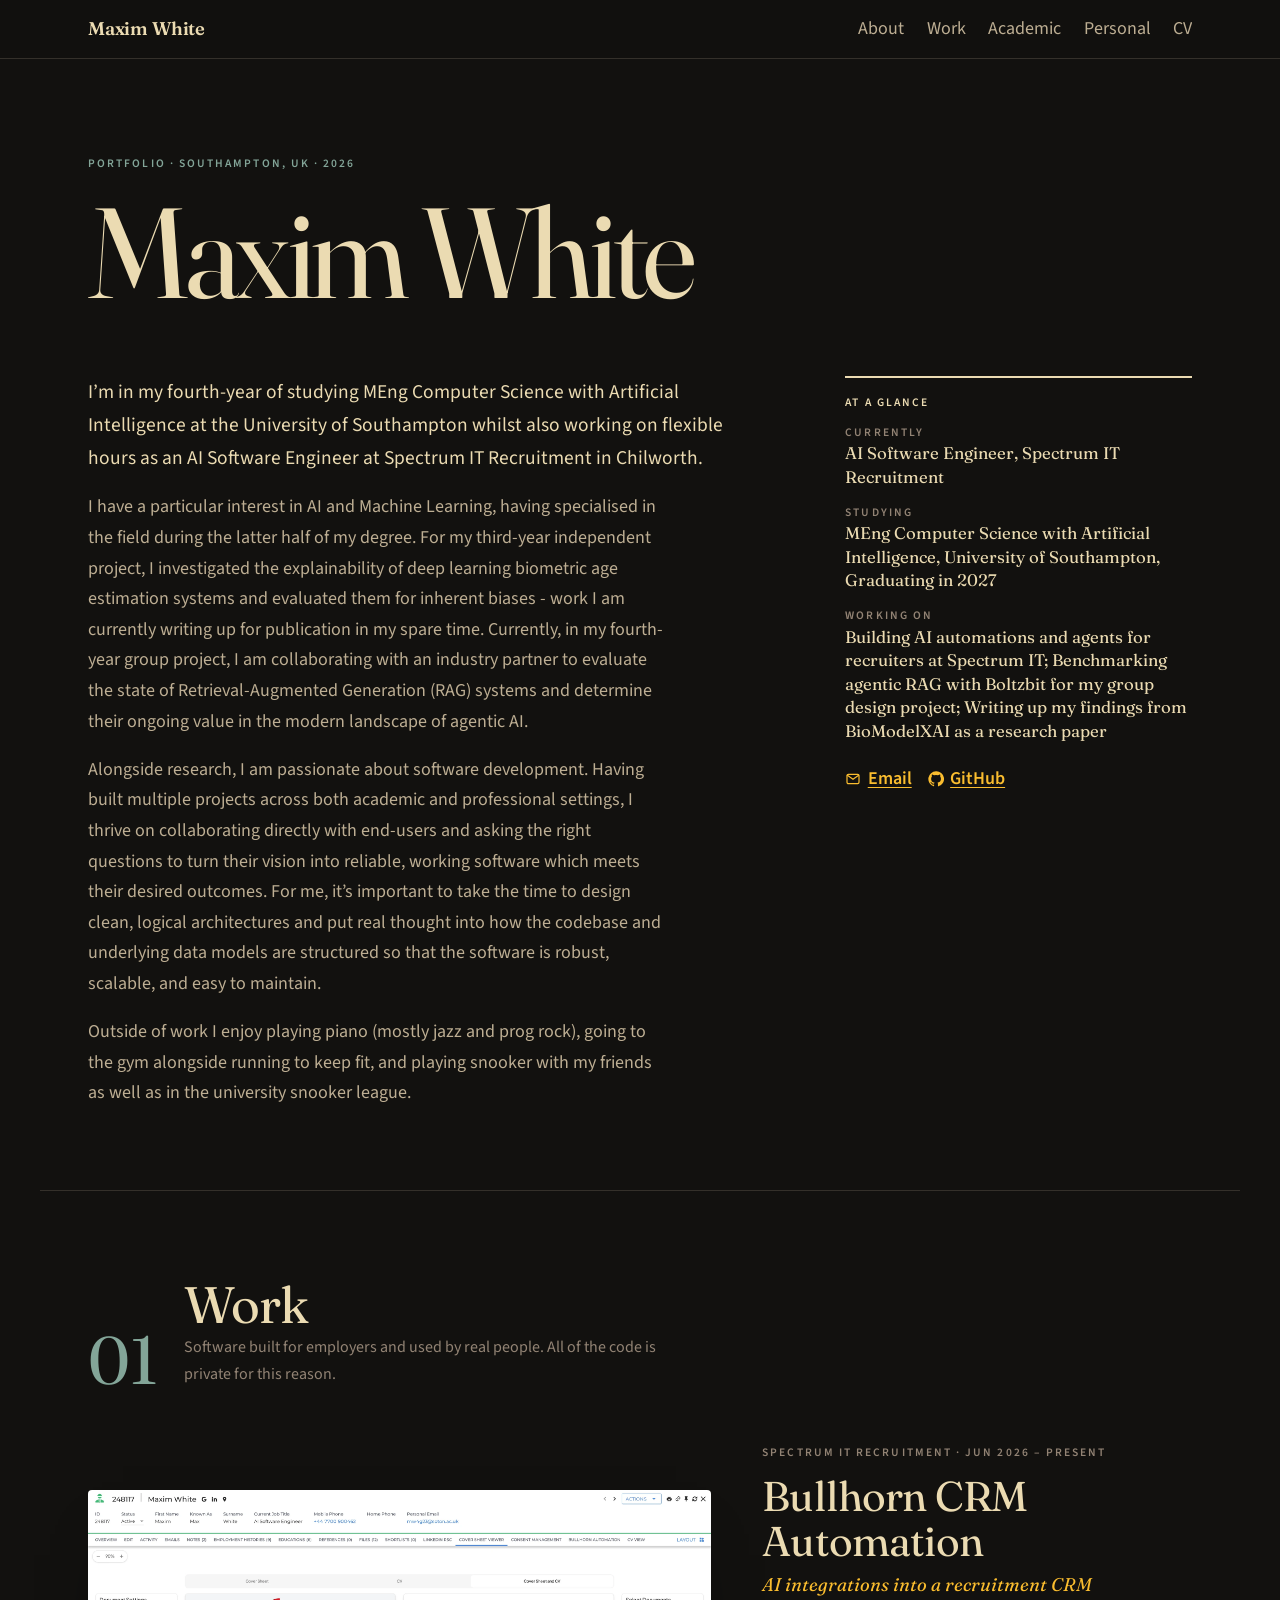
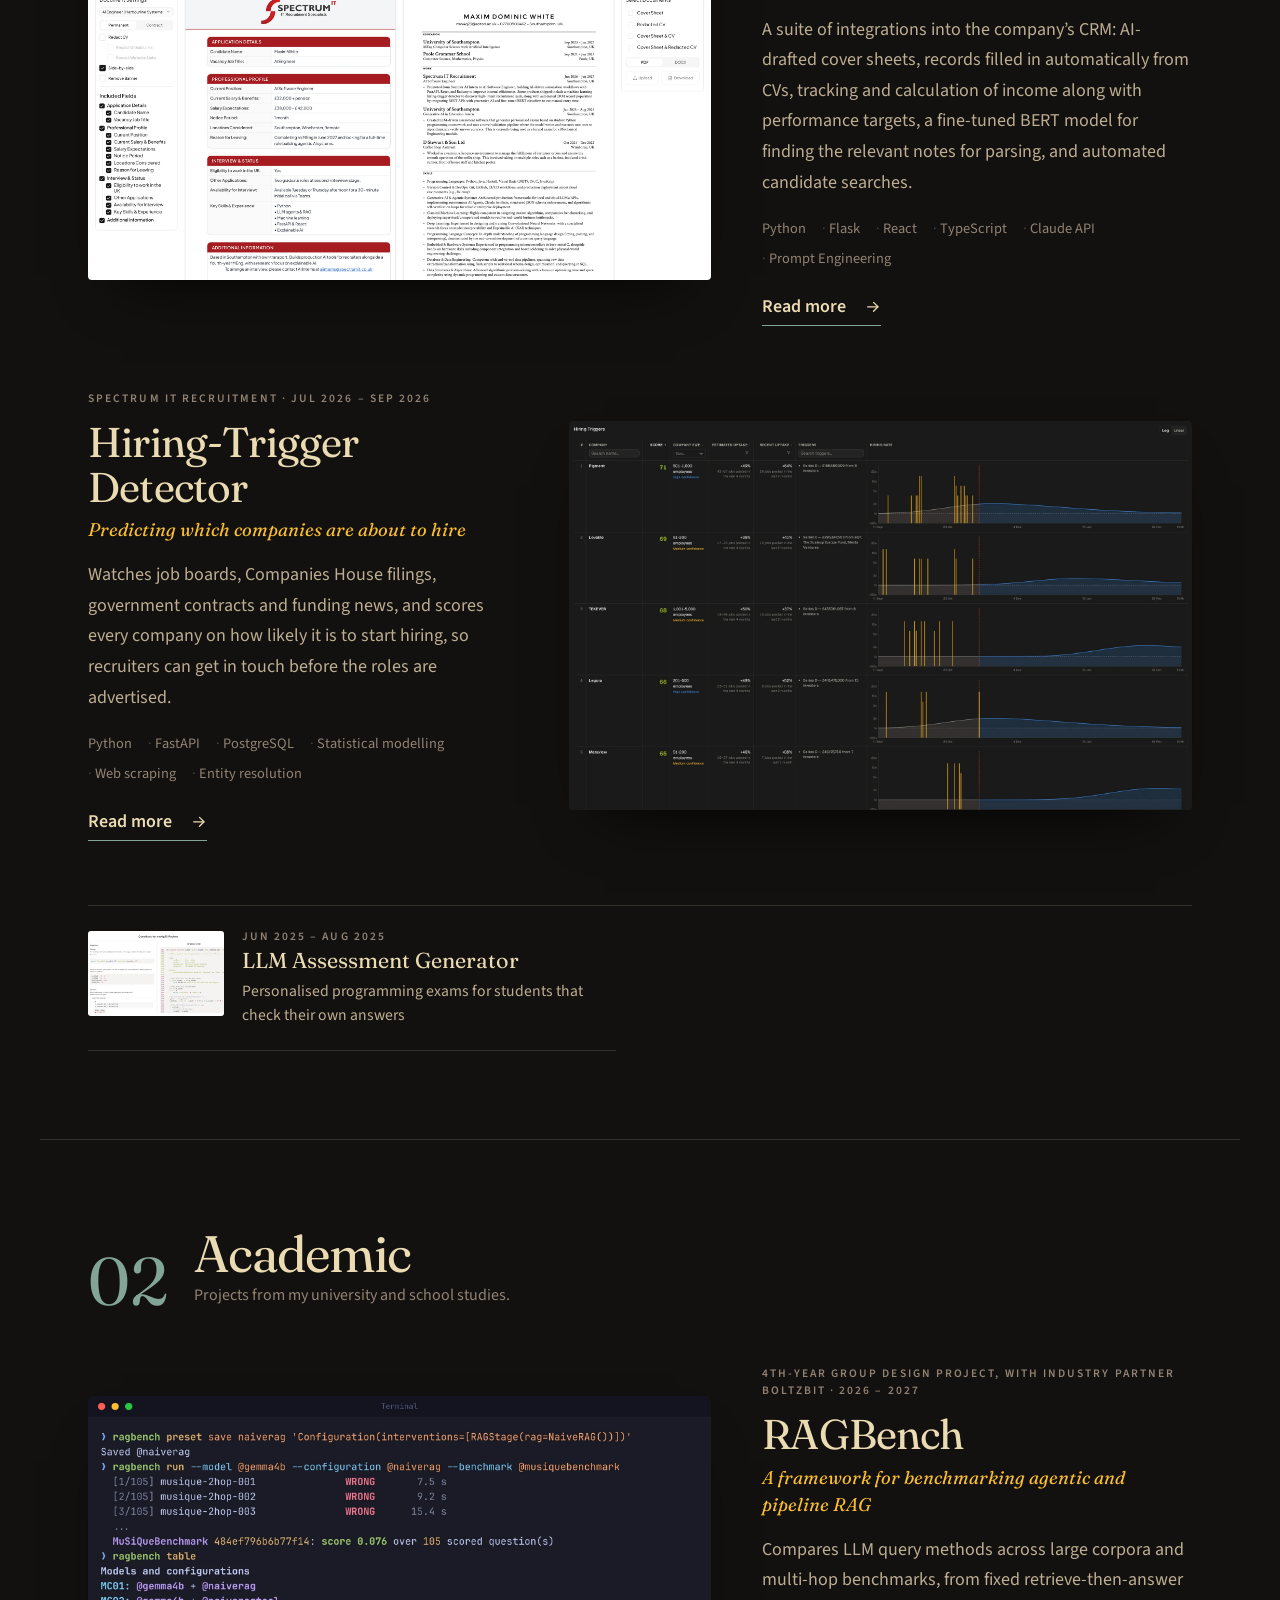
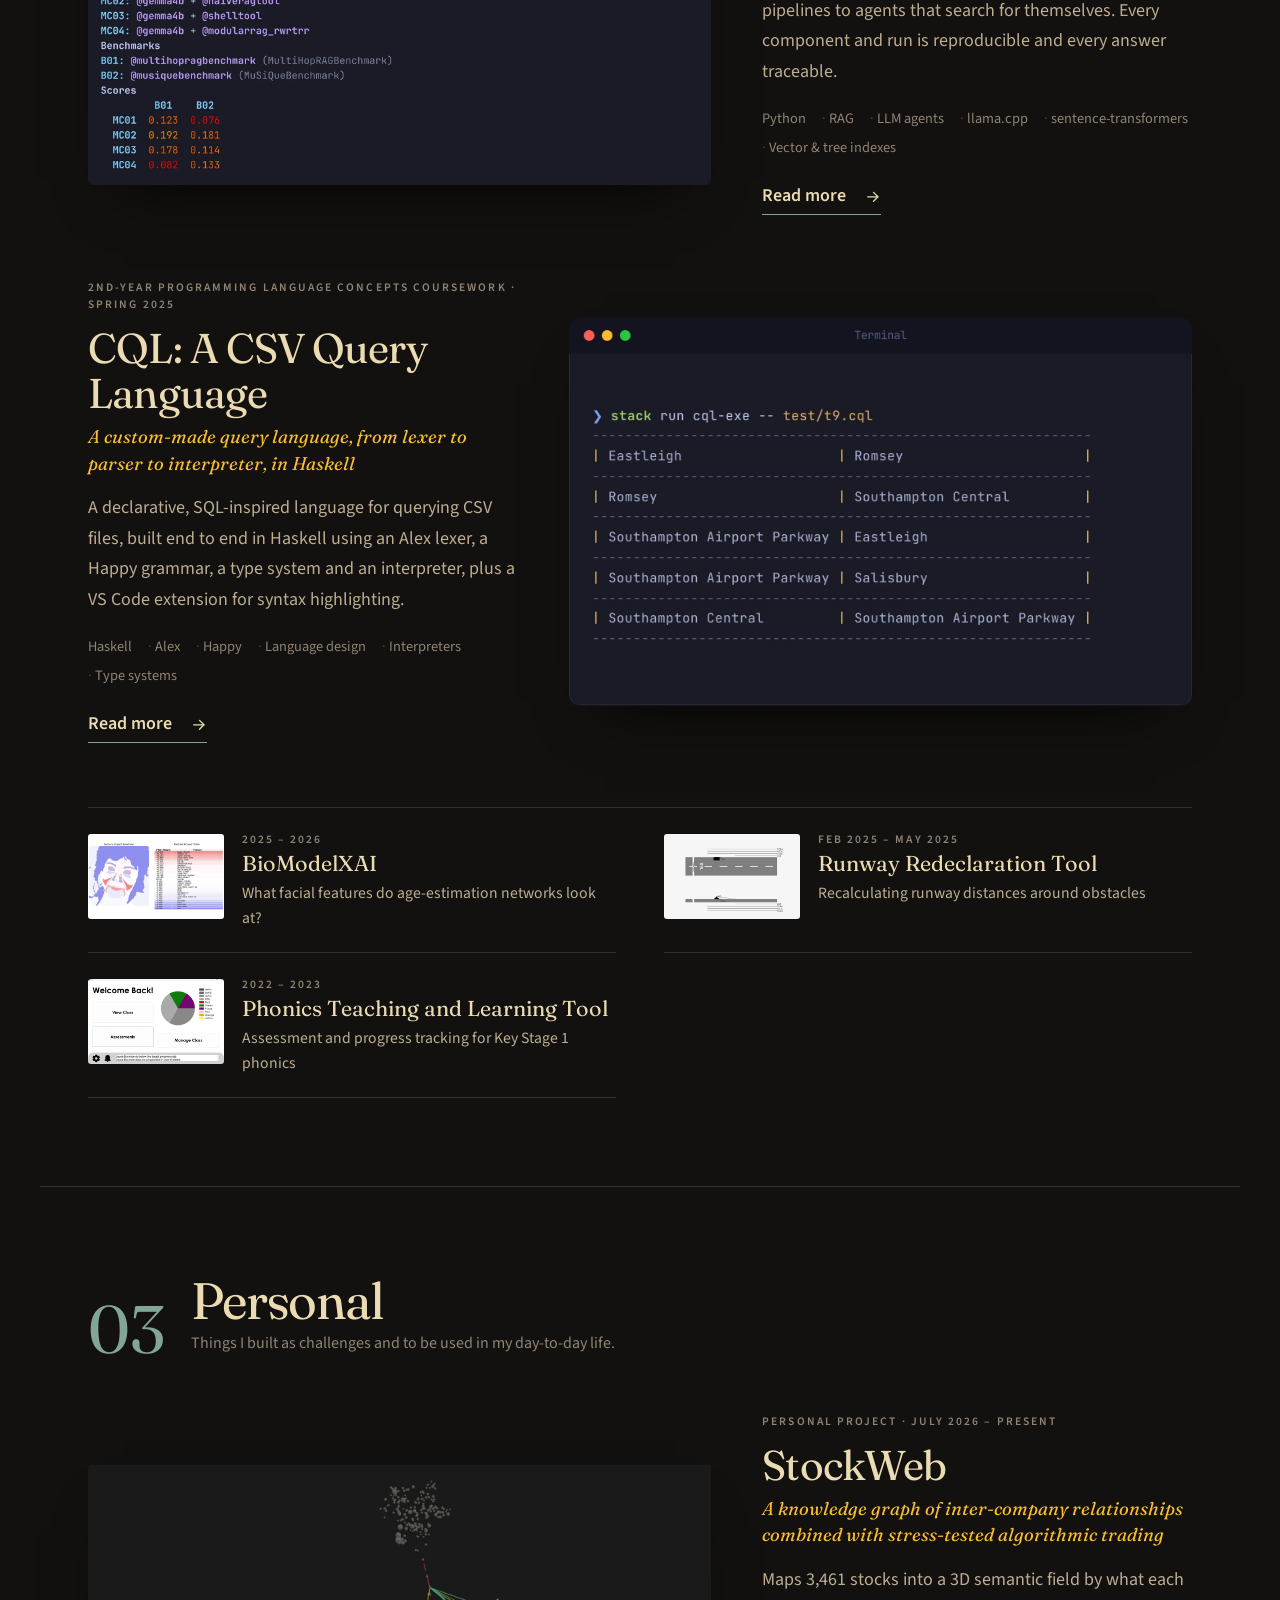
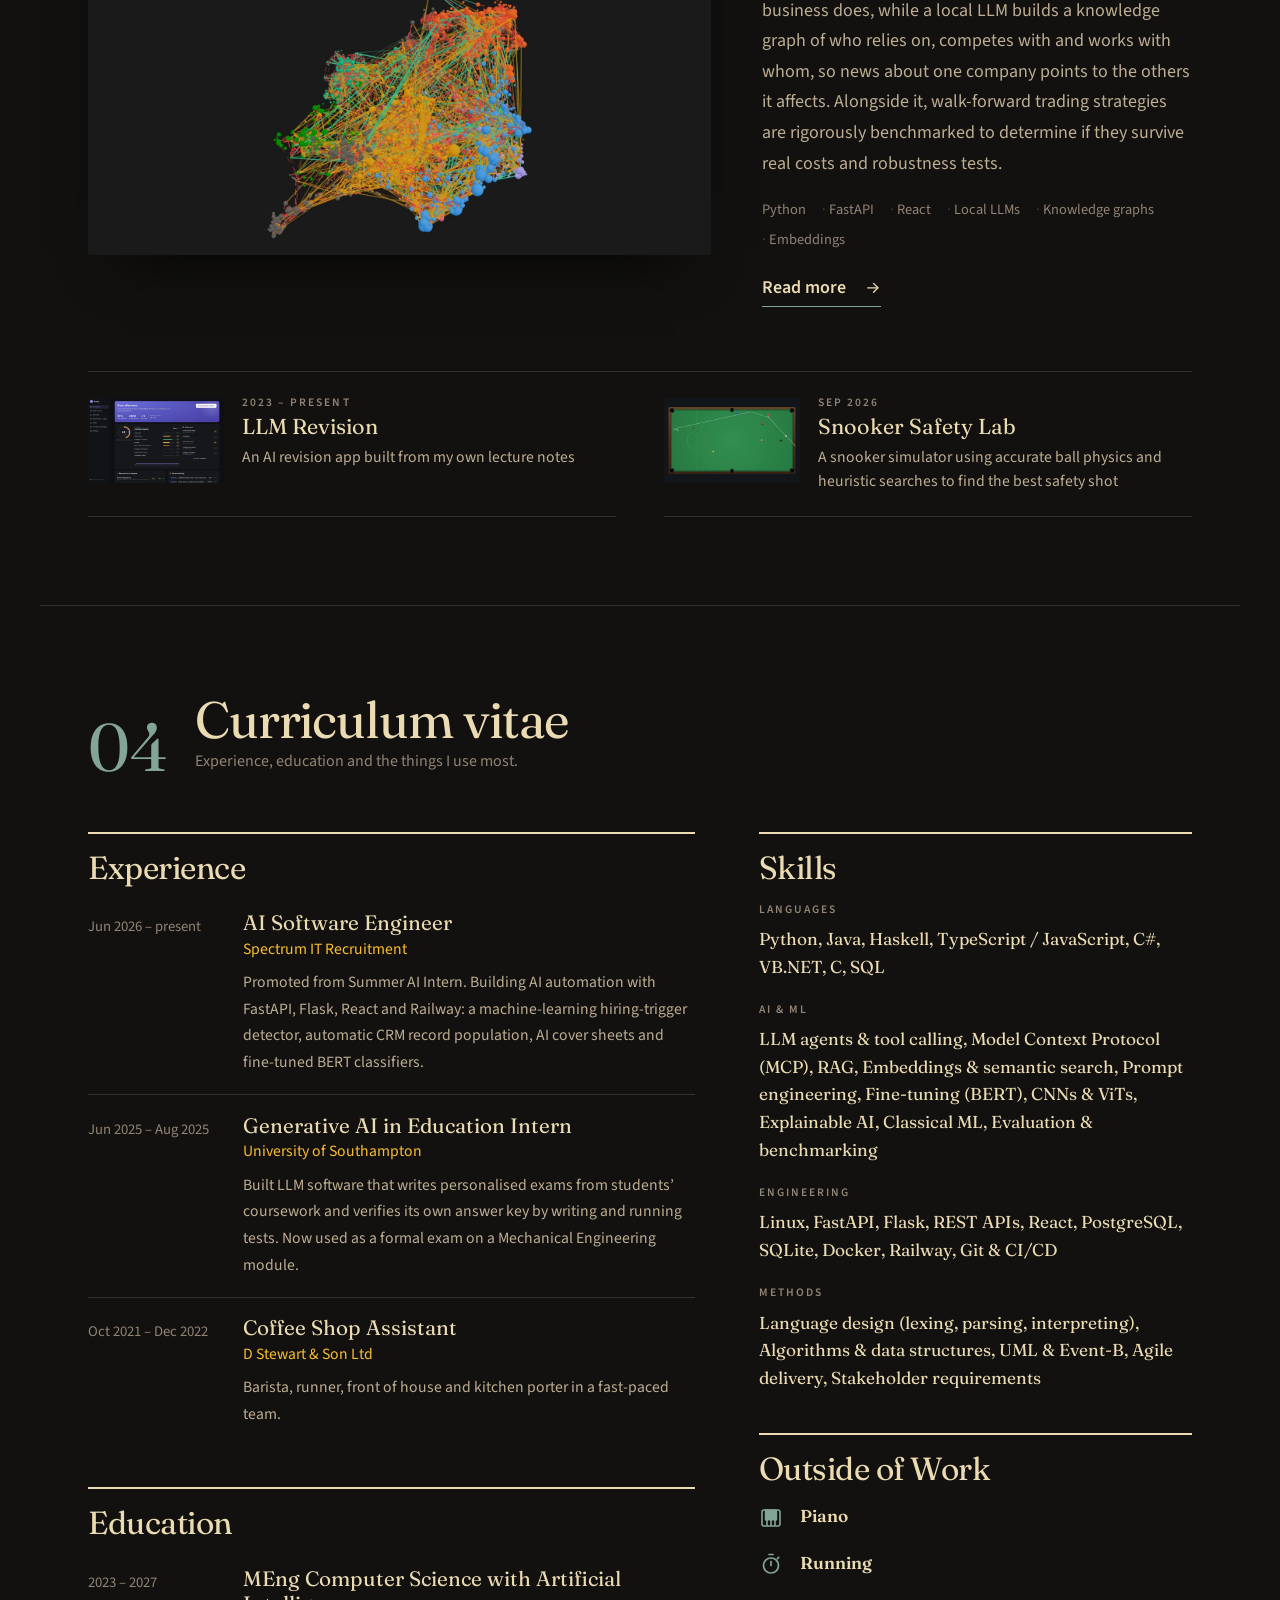
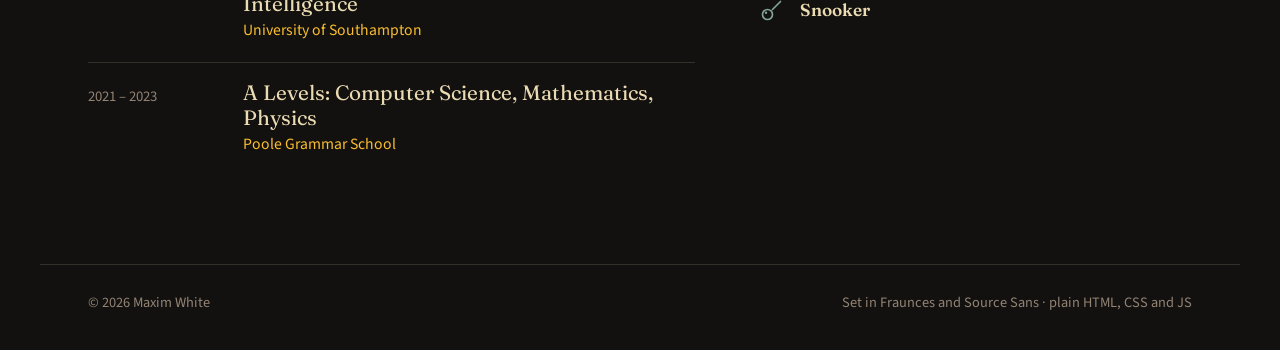
==== commit 1eedbcbf: "Added version 5SNq6Hao" ====
--- a/docs/b5nbkK8d/index.html
+++ b/docs/b5nbkK8d/index.html
@@ -157,7 +157,7 @@
   <div class="chapter-head" data-reveal><span class="num">04</span><h2>Curriculum vitae</h2><div class="blurb"><p>Experience, education and the things I use most.</p></div></div>
   <div class="cv">
     <div class="cv-col"><div class="cv-group" data-reveal><h3>Experience</h3><div class="cv-item"><div class="when">Jun 2026 – present</div><div><h4>AI Software Engineer</h4><div class="org">Spectrum IT Recruitment</div><p>Promoted from Summer AI Intern. Building AI automation with FastAPI, Flask, React and Railway: a machine-learning hiring-trigger detector, automatic CRM record population, AI cover sheets and fine-tuned BERT classifiers.</p></div></div><div class="cv-item"><div class="when">Jun 2025 – Aug 2025</div><div><h4>Generative AI in Education Intern</h4><div class="org">University of Southampton</div><p>Built LLM software that writes personalised exams from students&rsquo; coursework and verifies its own answer key by writing and running tests. Now used as a formal exam on a Mechanical Engineering module.</p></div></div><div class="cv-item"><div class="when">Oct 2021 – Dec 2022</div><div><h4>Coffee Shop Assistant</h4><div class="org">D Stewart &amp; Son Ltd</div><p>Barista, runner, front of house and kitchen porter in a fast-paced team.</p></div></div></div><div class="cv-group" data-reveal><h3>Education</h3><div class="cv-item"><div class="when">2023 – 2027</div><div><h4>MEng Computer Science with Artificial Intelligence</h4><div class="org">University of Southampton</div></div></div><div class="cv-item"><div class="when">2021 – 2023</div><div><h4>A Levels: Computer Science, Mathematics, Physics</h4><div class="org">Poole Grammar School</div></div></div></div></div>
-    <div class="cv-col"><div class="cv-group skills" data-reveal><h3>Skills</h3><h4 class="sc">Languages</h4><p>Python, Java, Haskell, TypeScript / JavaScript, C#, VB.NET, C, SQL</p><h4 class="sc">AI &amp; ML</h4><p>LLM agents &amp; tool calling, RAG, Embeddings &amp; semantic search, Prompt engineering, Fine-tuning (BERT), CNNs &amp; ViTs, Explainable AI, Classical ML, Evaluation &amp; benchmarking</p><h4 class="sc">Engineering</h4><p>FastAPI, Flask, REST APIs, React, PostgreSQL, SQLite, Docker, Railway, Git &amp; CI/CD</p><h4 class="sc">Methods</h4><p>Language design (lexing, parsing, interpreting), Algorithms &amp; data structures, UML &amp; Event-B, Agile delivery, Stakeholder requirements</p></div><div class="cv-group hob" data-reveal><h3>Outside of Work</h3><div><svg viewBox="0 0 24 24" aria-hidden="true" fill="none" stroke="currentColor" stroke-width="1.6" stroke-linejoin="round"><rect x="3" y="4" width="18" height="16" rx="2"/><path d="M8 20v-6M12 20v-6M16 20v-6"/><rect x="6.6" y="4" width="2.6" height="10" rx=".6" fill="currentColor"/><rect x="10.7" y="4" width="2.6" height="10" rx=".6" fill="currentColor"/><rect x="14.8" y="4" width="2.6" height="10" rx=".6" fill="currentColor"/></svg><span><b>Piano</b></span></div><div><svg viewBox="0 0 24 24" aria-hidden="true" fill="none" stroke="currentColor" stroke-width="1.7" stroke-linecap="round" stroke-linejoin="round"><circle cx="12" cy="13.5" r="7.5"/><path d="M12 13.5V9.5M10 2.5h4M18.4 6.6l1.3-1.3"/></svg><span><b>Running</b></span></div><div><svg viewBox="0 0 24 24" aria-hidden="true" fill="none" stroke="currentColor" stroke-width="1.7" stroke-linecap="round"><circle cx="8.5" cy="15.5" r="5"/><circle cx="7" cy="13.8" r="1.2" fill="currentColor" stroke="none"/><path d="M13.5 10.5 21.5 2.5"/></svg><span><b>Snooker</b></span></div></div></div>
+    <div class="cv-col"><div class="cv-group skills" data-reveal><h3>Skills</h3><h4 class="sc">Languages</h4><p>Python, Java, Haskell, TypeScript / JavaScript, C#, VB.NET, C, SQL</p><h4 class="sc">AI &amp; ML</h4><p>LLM agents &amp; tool calling, Model Context Protocol (MCP), RAG, Embeddings &amp; semantic search, Prompt engineering, Fine-tuning (BERT), CNNs &amp; ViTs, Explainable AI, Classical ML, Evaluation &amp; benchmarking</p><h4 class="sc">Engineering</h4><p>Linux, FastAPI, Flask, REST APIs, React, PostgreSQL, SQLite, Docker, Railway, Git &amp; CI/CD</p><h4 class="sc">Methods</h4><p>Language design (lexing, parsing, interpreting), Algorithms &amp; data structures, UML &amp; Event-B, Agile delivery, Stakeholder requirements</p></div><div class="cv-group hob" data-reveal><h3>Outside of Work</h3><div><svg viewBox="0 0 24 24" aria-hidden="true" fill="none" stroke="currentColor" stroke-width="1.6" stroke-linejoin="round"><rect x="3" y="4" width="18" height="16" rx="2"/><path d="M8 20v-6M12 20v-6M16 20v-6"/><rect x="6.6" y="4" width="2.6" height="10" rx=".6" fill="currentColor"/><rect x="10.7" y="4" width="2.6" height="10" rx=".6" fill="currentColor"/><rect x="14.8" y="4" width="2.6" height="10" rx=".6" fill="currentColor"/></svg><span><b>Piano</b></span></div><div><svg viewBox="0 0 24 24" aria-hidden="true" fill="none" stroke="currentColor" stroke-width="1.7" stroke-linecap="round" stroke-linejoin="round"><circle cx="12" cy="13.5" r="7.5"/><path d="M12 13.5V9.5M10 2.5h4M18.4 6.6l1.3-1.3"/></svg><span><b>Running</b></span></div><div><svg viewBox="0 0 24 24" aria-hidden="true" fill="none" stroke="currentColor" stroke-width="1.7" stroke-linecap="round"><circle cx="8.5" cy="15.5" r="5"/><circle cx="7" cy="13.8" r="1.2" fill="currentColor" stroke="none"/><path d="M13.5 10.5 21.5 2.5"/></svg><span><b>Snooker</b></span></div></div></div>
   </div>
 </section>
 </main>
@@ -199,7 +199,7 @@
 <p class="kicker sc">Work · Jul 2026 – Sep 2026</p>
 <h1 class="r-title" tabindex="-1">Hiring-Trigger Detector</h1>
 <div class="standfirst"><p>Watches job boards, Companies House filings, government contracts and funding news, and scores every company on how likely it is to start hiring, so recruiters can get in touch before the roles are advertised.</p></div>
-<dl class="facts"><div><dt class="sc">Context</dt><dd>Spectrum IT Recruitment</dd></div><div><dt class="sc">When</dt><dd>Jul 2026 – Sep 2026</dd></div><div><dt class="sc">Team</dt><dd>Built alongside one other engineer</dd></div><div><dt class="sc">Built with</dt><dd>Python, FastAPI, PostgreSQL, Statistical modelling, Web scraping, Entity resolution, Monitoring, Data Visualisation, React, Railway</dd></div></dl>
+<dl class="facts"><div><dt class="sc">Context</dt><dd>Spectrum IT Recruitment</dd></div><div><dt class="sc">When</dt><dd>Jul 2026 – Sep 2026</dd></div><div><dt class="sc">Team</dt><dd>Built alongside one other engineer</dd></div><div><dt class="sc">Built with</dt><dd>Python, FastAPI, PostgreSQL, Statistical modelling, Web scraping, Entity resolution, Authentication &amp; RBAC, Monitoring, Data Visualisation, React, Railway</dd></div></dl>
 <div class="prose"><p>The motivation behind this project was that a company that has just raised a Series A, filed new share capital or won a government contract is likely to start hiring soon, and a recruiter who calls first has the advantage. This requires mass data collection, parsing, filtering and weighting to turn it into a rankings table.</p>
 <figure class="fig"><button type="button" class="fig-open" aria-label="Open figure 1 full screen"><img src="assets/projects/hiring-triggers/hiring-triggers-table.webp" alt="The Hiring Triggers page: every company scored on how likely it is to start hiring, with the triggers behind it and its modelled hiring rate against its own normal pace." width="2400" height="1500" loading="lazy" decoding="async"></button><figcaption><b>Fig. 1</b><span class="cap">The Hiring Triggers page: every company scored on how likely it is to start hiring, with the triggers behind it and its modelled hiring rate against its own normal pace.</span><span class="k sc">Screenshot</span></figcaption></figure>
 <p>For predictions it uses a single rate model in the same family as CRFs - one log-linear rate per company per day, Negative Binomial counts, an offset for the company&rsquo;s own normal hiring rate, and lag windows shaped from data. Every day the model&rsquo;s weights are adjusted so it is constantly learning and improving in accuracy.</p>
@@ -209,6 +209,7 @@
 <li>Each signal type has a learnable lag window, and every company has a basal hiring rate from a size prior, so each individual trigger&rsquo;s model weight refers to the uplift in hiring rate over this company&rsquo;s normal rate.</li>
 <li>Weights update online every night, gated by a recency-weighted surprise test instead of a fixed threshold.</li>
 <li>Entity resolution: company names scraped from each source are matched to a single Companies House record by ranking up to 100 candidate matches per name, and duplicate companies are merged across every linked table.</li>
+<li>I built its login system: bcrypt-hashed passwords, httpOnly session cookies, admin and user roles with per-service access, admin-only pages and settings, forced password changes after a reset, and a time-limited typed confirmation before any database reset.</li>
 <li>Information is presented through a React dashboard with job-posting breakdowns, company details and a health check monitoring every scraper and the database.</li>
 </ul></section><section class="extra"><h2 class="sc">Gallery</h2><div class="prose"><figure class="fig"><button type="button" class="fig-open" aria-label="Open figure 3 full screen"><img src="assets/projects/hiring-triggers/job-postings.webp" alt="The Job Postings page: tech roles posted in the last week, by company, with where they're hiring and which job boards they post on." width="2400" height="1500" loading="lazy" decoding="async"></button><figcaption><b>Fig. 3</b><span class="cap">The Job Postings page: tech roles posted in the last week, by company, with where they're hiring and which job boards they post on.</span><span class="k sc">Screenshot</span></figcaption></figure>
 <figure class="fig"><button type="button" class="fig-open" aria-label="Open figure 4 full screen"><img src="assets/projects/hiring-triggers/funding-overview.webp" alt="Funding broken down by round type, sector and tech type, recalculated from whatever the table is filtered to." width="2400" height="1500" loading="lazy" decoding="async"></button><figcaption><b>Fig. 4</b><span class="cap">Funding broken down by round type, sector and tech type, recalculated from whatever the table is filtered to.</span><span class="k sc">Screenshot</span></figcaption></figure></div></section>
